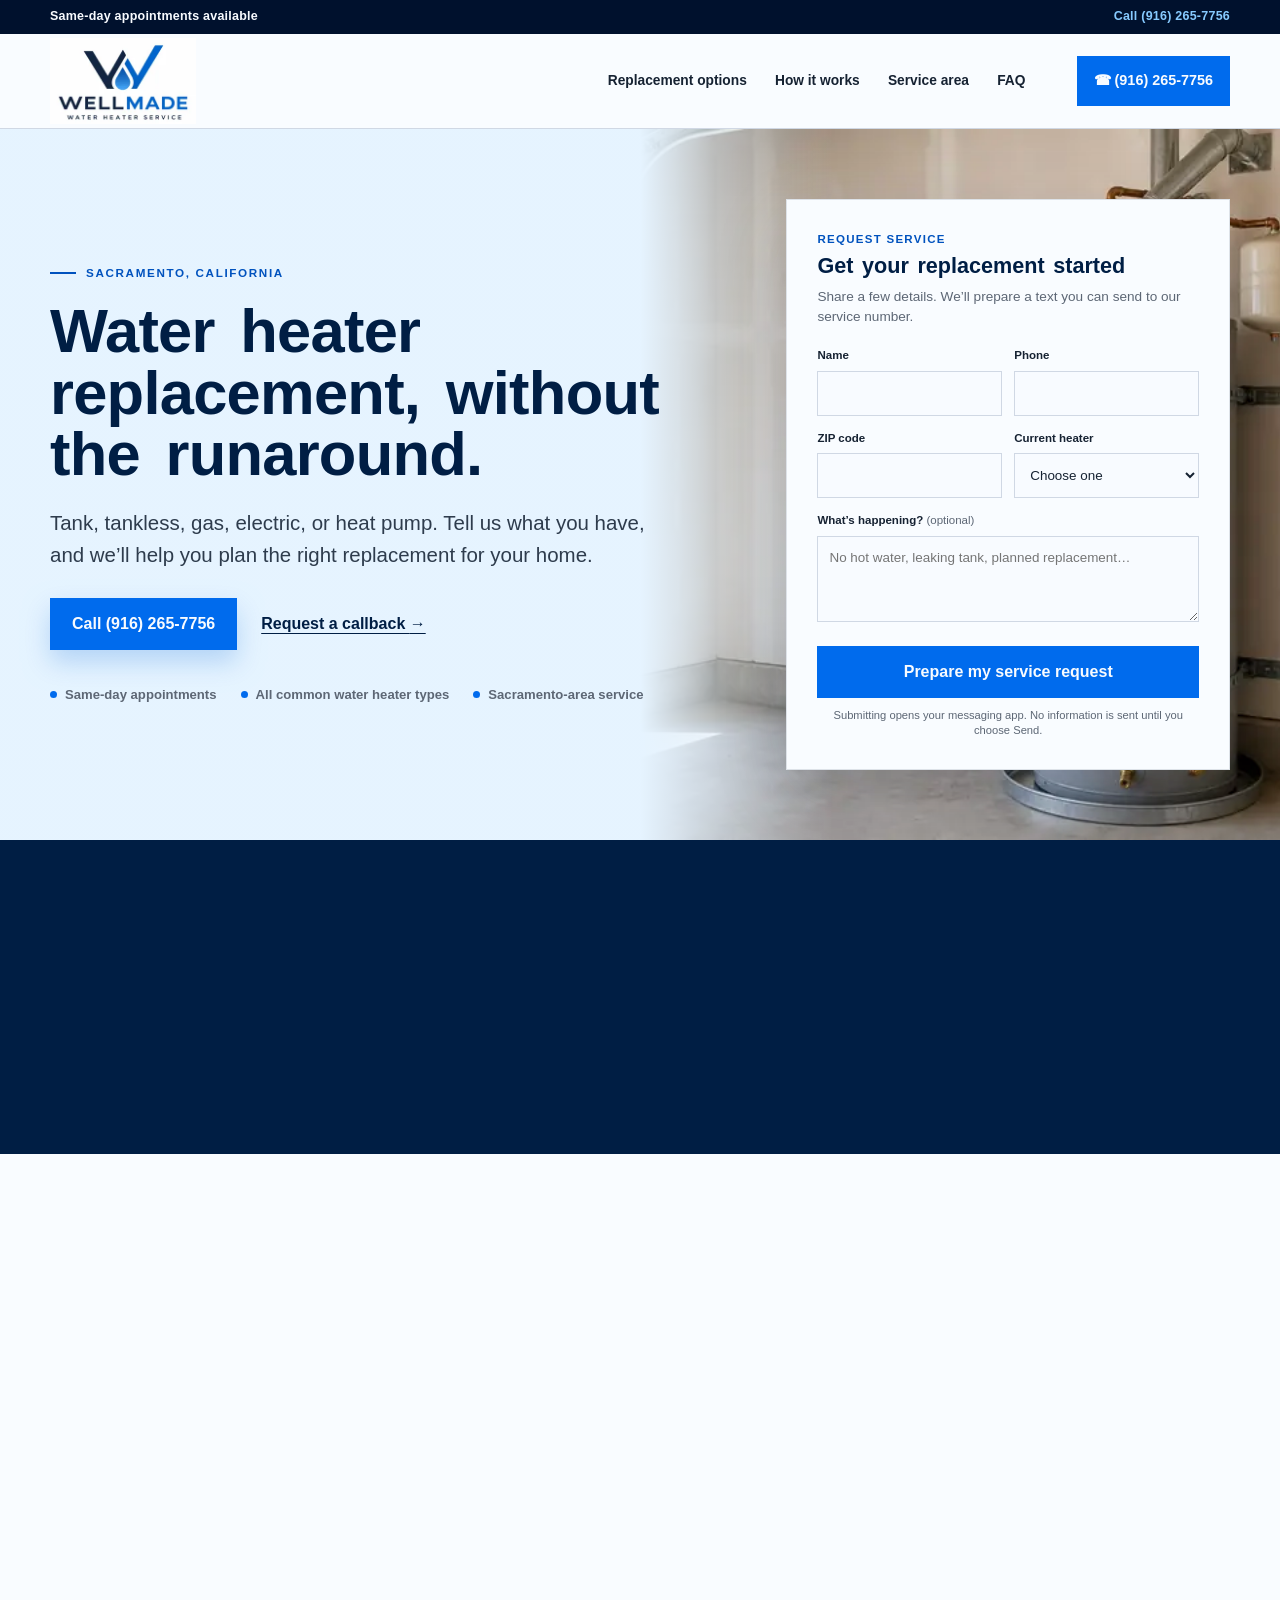
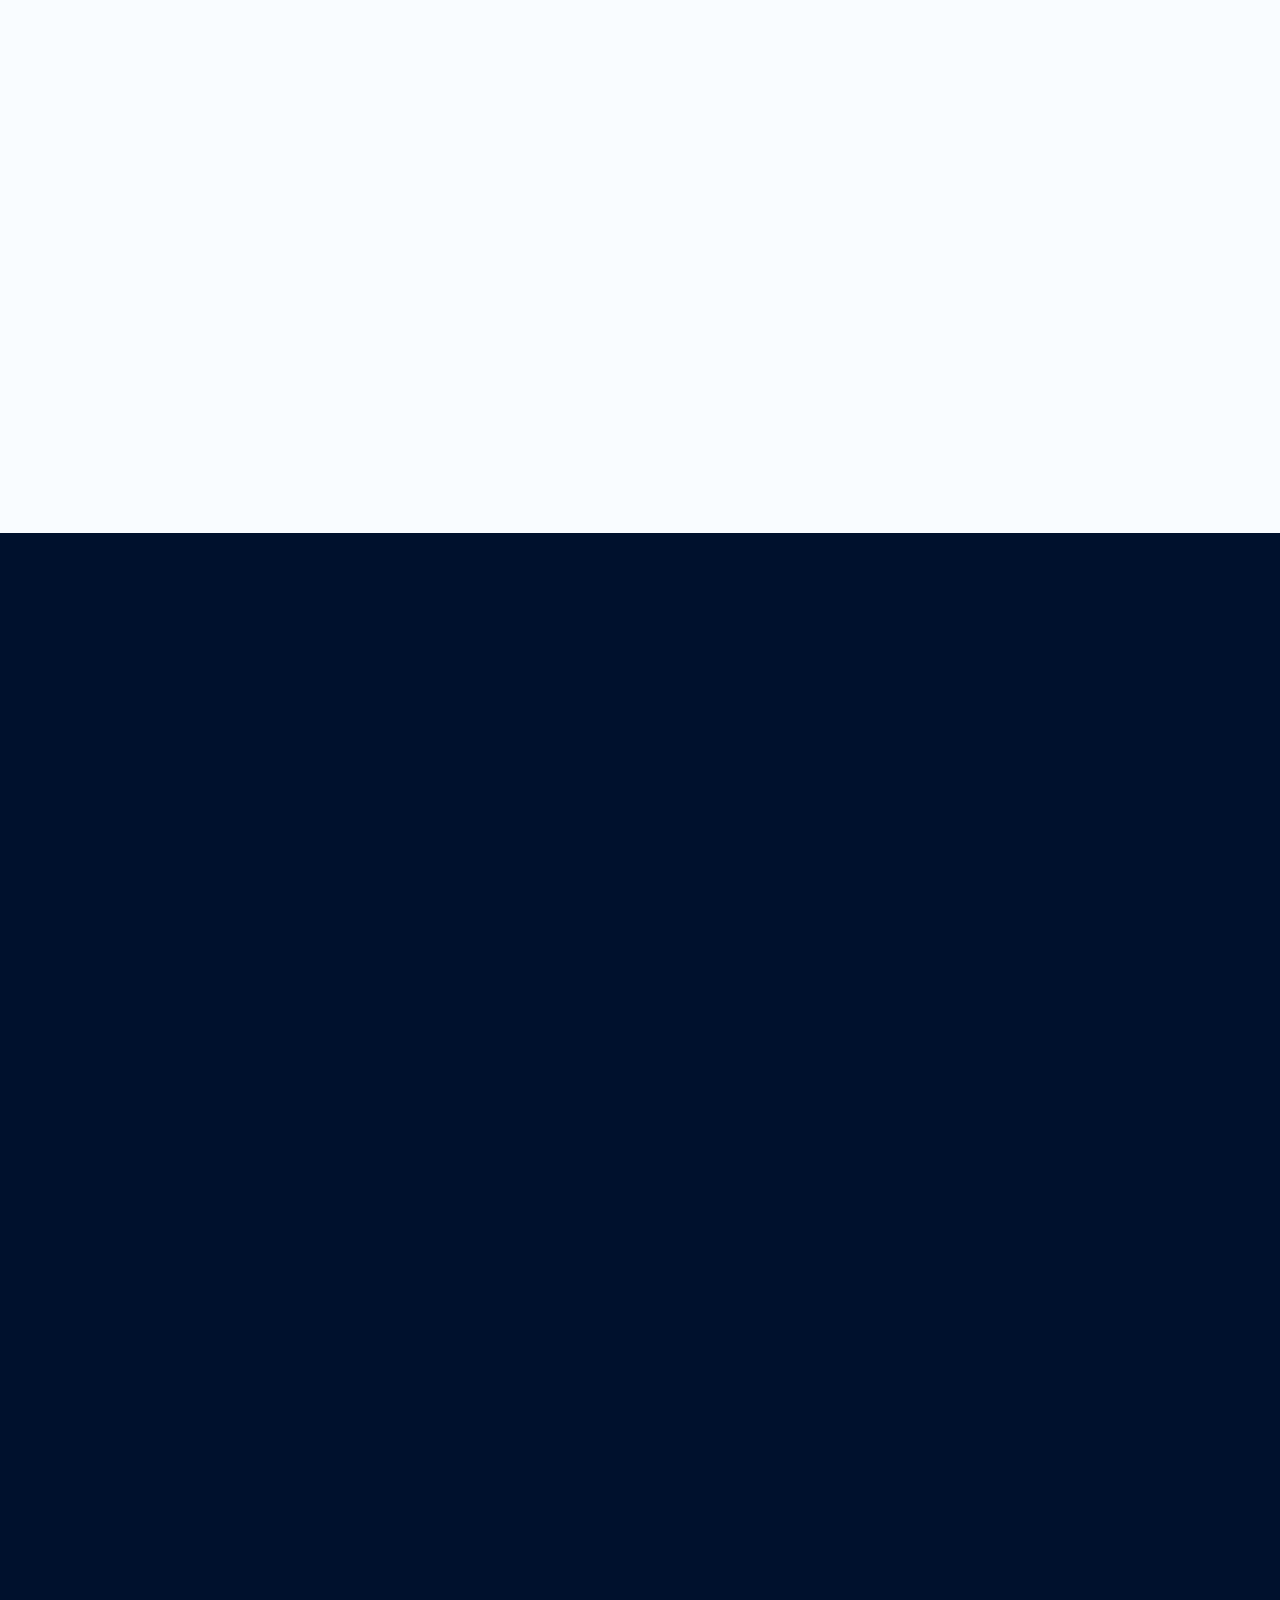
==== index.html @ f8473eed "Reduce above-fold rendering work" ====
<!doctype html>
<html lang="en">
<head>
  <meta charset="utf-8">
  <meta name="viewport" content="width=device-width, initial-scale=1">
  <title>Water Heater Replacement Sacramento, CA | Same-Day Service</title>
  <meta name="description" content="Need a new water heater in Sacramento? Wellmade replaces tank, tankless, gas, electric, and heat pump water heaters. Same-day appointments available. Call (916) 265-7756.">
  <link rel="canonical" href="https://replacewaterheaters.com/">
  <meta name="robots" content="index,follow,max-image-preview:large">
  <meta property="og:type" content="website">
  <meta property="og:title" content="Water Heater Replacement in Sacramento | Wellmade">
  <meta property="og:description" content="Straightforward water heater replacement with same-day appointments available in the Sacramento area.">
  <meta property="og:url" content="https://replacewaterheaters.com/">
  <meta property="og:image" content="https://replacewaterheaters.com/assets/water-heater-hero-1536.webp">
  <meta name="theme-color" content="#075bd8">
  <link rel="icon" type="image/png" href="/assets/favicon.png">
  <link rel="preload" href="/assets/water-heater-hero-800.webp" as="image" type="image/webp" media="(max-width: 760px)" fetchpriority="high">
  <link rel="preload" href="/assets/water-heater-hero-1536.webp" as="image" type="image/webp" media="(min-width: 761px)" fetchpriority="high">
  <link rel="stylesheet" href="/styles.css">
  <script type="application/ld+json">
  {
    "@context": "https://schema.org",
    "@type": "HomeAndConstructionBusiness",
    "name": "Wellmade Water Heater Service",
    "url": "https://replacewaterheaters.com/",
    "logo": "https://replacewaterheaters.com/assets/wellmade-water-heater-logo.png",
    "image": "https://replacewaterheaters.com/assets/water-heater-hero.png",
    "telephone": "+1-916-265-7756",
    "areaServed": [
      {"@type":"City","name":"Sacramento"},
      {"@type":"City","name":"Roseville"},
      {"@type":"City","name":"Folsom"},
      {"@type":"City","name":"Rancho Cordova"}
    ],
    "knowsAbout": ["Water heater replacement", "Water heater installation", "Tankless water heaters", "Gas water heaters", "Electric water heaters", "Heat pump water heaters"],
    "contactPoint": {
      "@type": "ContactPoint",
      "telephone": "+1-916-265-7756",
      "contactType": "customer service",
      "areaServed": "US-CA",
      "availableLanguage": "English"
    }
  }
  </script>
  <script type="application/ld+json">
  {
    "@context": "https://schema.org",
    "@type": "FAQPage",
    "mainEntity": [
      {
        "@type": "Question",
        "name": "Can you replace a water heater the same day in Sacramento?",
        "acceptedAnswer": {"@type":"Answer","text":"Same-day appointments are available based on scheduling and equipment availability. Call early or send a request with your current water heater type and ZIP code."}
      },
      {
        "@type": "Question",
        "name": "What types of water heaters do you replace?",
        "acceptedAnswer": {"@type":"Answer","text":"Wellmade replaces traditional tank, tankless, gas, electric, and heat pump water heaters for Sacramento-area homes."}
      },
      {
        "@type": "Question",
        "name": "What affects water heater replacement cost?",
        "acceptedAnswer": {"@type":"Answer","text":"Cost depends on the heater type and capacity, installation location, existing connections, venting or electrical requirements, removal, and any work needed for the new installation."}
      },
      {
        "@type": "Question",
        "name": "Do you remove the old water heater?",
        "acceptedAnswer": {"@type":"Answer","text":"Old-unit removal can be included with the replacement. Confirm access and removal details when requesting your estimate."}
      }
    ]
  }
  </script>
</head>
<body>
  <a class="skip-link" href="#main">Skip to main content</a>

  <div class="service-bar">
    <div class="shell service-bar__inner">
      <span>Same-day appointments available</span>
      <a href="tel:+19162657756">Call (916) 265-7756</a>
    </div>
  </div>

  <header class="site-header">
    <div class="shell header-inner">
      <a class="brand" href="/" aria-label="Wellmade Water Heater Service home">
        <img src="/assets/wellmade-water-heater-logo-300.webp" alt="Wellmade Water Heater Service" width="300" height="300">
      </a>
      <nav class="desktop-nav" aria-label="Primary navigation">
        <a href="#options">Replacement options</a>
        <a href="#process">How it works</a>
        <a href="#service-area">Service area</a>
        <a href="#faq">FAQ</a>
      </nav>
      <a class="header-call" href="tel:+19162657756" aria-label="Call (916) 265-7756">
        <span aria-hidden="true">☎</span> (916) 265-7756
      </a>
    </div>
  </header>

  <main id="main">
    <section class="hero" aria-labelledby="hero-title">
      <picture class="hero__image">
        <source media="(max-width: 760px)" srcset="/assets/water-heater-hero-800.webp" type="image/webp">
        <img src="/assets/water-heater-hero-1536.webp" alt="New residential water heater installed in a clean garage" width="1536" height="1024" fetchpriority="high">
      </picture>
      <div class="shell hero__grid">
        <div class="hero__copy">
          <p class="eyebrow"><span></span>Sacramento, California</p>
          <h1 id="hero-title">Water heater replacement, without the runaround.</h1>
          <p class="hero__lead">Tank, tankless, gas, electric, or heat pump. Tell us what you have, and we’ll help you plan the right replacement for your home.</p>
          <div class="hero__actions">
            <a class="button button--primary" href="tel:+19162657756">Call (916) 265-7756</a>
            <a class="text-link" href="#request">Request a callback <span aria-hidden="true">→</span></a>
          </div>
          <ul class="hero__facts" aria-label="Service highlights">
            <li>Same-day appointments</li>
            <li>All common water heater types</li>
            <li>Sacramento-area service</li>
          </ul>
        </div>

        <form class="request-form" id="request" novalidate>
          <div class="form-heading">
            <p class="form-kicker">Request service</p>
            <h2>Get your replacement started</h2>
            <p>Share a few details. We’ll prepare a text you can send to our service number.</p>
          </div>
          <div class="field-row">
            <div class="field">
              <label for="name">Name</label>
              <input id="name" name="name" autocomplete="name" required>
            </div>
            <div class="field">
              <label for="phone">Phone</label>
              <input id="phone" name="phone" type="tel" inputmode="tel" autocomplete="tel" required>
            </div>
          </div>
          <div class="field-row">
            <div class="field">
              <label for="zip">ZIP code</label>
              <input id="zip" name="zip" inputmode="numeric" autocomplete="postal-code" pattern="[0-9]{5}" required>
            </div>
            <div class="field">
              <label for="heater">Current heater</label>
              <select id="heater" name="heater" required>
                <option value="">Choose one</option>
                <option>Gas tank</option>
                <option>Electric tank</option>
                <option>Tankless</option>
                <option>Heat pump</option>
                <option>Not sure</option>
              </select>
            </div>
          </div>
          <div class="field">
            <label for="message">What’s happening? <span>(optional)</span></label>
            <textarea id="message" name="message" rows="3" placeholder="No hot water, leaking tank, planned replacement…"></textarea>
          </div>
          <p class="form-error" id="form-error" role="alert" hidden>Please complete the required fields and enter a 5-digit ZIP code.</p>
          <button class="button button--submit" type="submit">Prepare my service request</button>
          <p class="form-note">Submitting opens your messaging app. No information is sent until you choose Send.</p>
        </form>
      </div>
    </section>

    <section class="intent-strip" aria-label="Water heater replacement services">
      <div class="shell intent-strip__grid">
        <p>One focused service</p>
        <strong>Remove the old unit</strong>
        <strong>Install the replacement</strong>
        <strong>Test the new system</strong>
      </div>
    </section>

    <section class="section options" id="options">
      <div class="shell">
        <div class="section-heading section-heading--split">
          <div>
            <p class="eyebrow"><span></span>Replacement options</p>
            <h2>The right water heater for the way your home uses hot water.</h2>
          </div>
          <p>Replacement is not always a like-for-like decision. Household size, available utilities, installation space, and how quickly you need hot water all shape the right choice.</p>
        </div>

        <div class="option-list">
          <article class="option-row">
            <span class="option-number">01</span>
            <div><h3>Gas tank</h3><p>A familiar option for many Sacramento homes, with quick recovery and straightforward capacity choices.</p></div>
            <span class="option-tag">Traditional</span>
          </article>
          <article class="option-row">
            <span class="option-number">02</span>
            <div><h3>Electric tank</h3><p>A practical replacement where electric service and installation space already support the unit.</p></div>
            <span class="option-tag">Simple setup</span>
          </article>
          <article class="option-row">
            <span class="option-number">03</span>
            <div><h3>Tankless</h3><p>Hot water on demand with a compact footprint. The existing gas, venting, electrical, and water connections determine installation scope.</p></div>
            <span class="option-tag">On demand</span>
          </article>
          <article class="option-row">
            <span class="option-number">04</span>
            <div><h3>Heat pump</h3><p>An efficient electric option that needs the right room volume, clearances, condensate routing, and electrical supply.</p></div>
            <span class="option-tag">High efficiency</span>
          </article>
        </div>
      </div>
    </section>

    <section class="section process" id="process">
      <div class="shell process__grid">
        <div class="process__intro">
          <p class="eyebrow eyebrow--light"><span></span>How it works</p>
          <h2>From cold water to a clear replacement plan.</h2>
          <p>Start with the information you already have. A photo of the current unit and its surrounding connections can help make the first conversation more useful.</p>
          <a class="button button--light" href="tel:+19162657756">Talk through your replacement</a>
        </div>
        <ol class="steps">
          <li><span>1</span><div><h3>Tell us about the current unit</h3><p>Share the heater type, location, ZIP code, and whether it is leaking or no longer producing hot water.</p></div></li>
          <li><span>2</span><div><h3>Review the replacement scope</h3><p>We look at access, connections, venting or electrical needs, removal, and the type of replacement you want.</p></div></li>
          <li><span>3</span><div><h3>Replace and test</h3><p>The old unit is disconnected and removed, the replacement is installed, and the system is checked before use.</p></div></li>
        </ol>
      </div>
    </section>

    <section class="section cost" id="cost">
      <div class="shell cost__grid">
        <div>
          <p class="eyebrow"><span></span>Replacement cost</p>
          <h2>What changes the price of a water heater replacement?</h2>
        </div>
        <div class="cost__content">
          <p>The equipment is only one part of the job. Two homes using the same water heater can have different installation requirements.</p>
          <ul class="check-list">
            <li>Tank, tankless, gas, electric, or heat pump</li>
            <li>Capacity and household hot-water demand</li>
            <li>Garage, closet, attic, exterior, or utility-room access</li>
            <li>Existing water, gas, venting, drain, and electrical connections</li>
            <li>Old-unit removal and site preparation</li>
          </ul>
          <p class="cost__callout">For a useful first conversation, have a photo of the current unit, its data label, and the full installation area ready.</p>
        </div>
      </div>
    </section>

    <section class="section service-area" id="service-area">
      <div class="shell service-area__grid">
        <div class="service-area__copy">
          <p class="eyebrow eyebrow--light"><span></span>Service area</p>
          <h2>Water heater replacement across the Sacramento area.</h2>
          <p>Call to confirm current scheduling for your ZIP code. We serve Sacramento and surrounding communities based on daily route availability.</p>
          <a class="button button--light" href="tel:+19162657756">Check availability</a>
        </div>
        <div class="city-list" aria-label="Cities served">
          <span>Sacramento</span><span>Roseville</span><span>Folsom</span><span>Rancho Cordova</span>
          <span>Citrus Heights</span><span>Rocklin</span><span>Carmichael</span><span>Fair Oaks</span>
          <span>Orangevale</span><span>Elk Grove</span><span>Lincoln</span><span>Granite Bay</span>
        </div>
      </div>
    </section>

    <section class="section faq" id="faq">
      <div class="shell faq__grid">
        <div>
          <p class="eyebrow"><span></span>Common questions</p>
          <h2>Before you schedule.</h2>
        </div>
        <div class="faq-list">
          <details>
            <summary>Can you replace a water heater the same day?</summary>
            <p>Same-day appointments are available based on scheduling and equipment availability. Call early or send your current heater type and ZIP code through the request form.</p>
          </details>
          <details>
            <summary>What types of water heaters do you replace?</summary>
            <p>We replace traditional tank, tankless, gas, electric, and heat pump water heaters for Sacramento-area homes.</p>
          </details>
          <details>
            <summary>What affects replacement cost?</summary>
            <p>Heater type and capacity, installation location, existing connections, venting or electrical requirements, removal, and required site preparation all affect the scope.</p>
          </details>
          <details>
            <summary>Do you remove the old water heater?</summary>
            <p>Old-unit removal can be included with the replacement. Confirm access and removal details when requesting your estimate.</p>
          </details>
          <details>
            <summary>What should I send with my request?</summary>
            <p>Your name, phone, ZIP code, heater type, and a short description are enough to start. Photos of the unit, data label, connections, and surrounding space are also useful.</p>
          </details>
        </div>
      </div>
    </section>

    <section class="final-cta">
      <div class="shell final-cta__inner">
        <div>
          <p class="eyebrow eyebrow--light"><span></span>Need hot water back?</p>
          <h2>Start with one call.</h2>
        </div>
        <a class="final-cta__phone" href="tel:+19162657756"><span>Call now</span>(916) 265-7756</a>
      </div>
    </section>
  </main>

  <footer class="site-footer">
    <div class="shell footer__grid">
      <div class="footer-brand">
        <img src="/assets/wellmade-water-heater-logo-300.webp" alt="Wellmade Water Heater Service" width="300" height="300" loading="lazy" decoding="async">
        <p>Water heater replacement in Sacramento and surrounding communities.</p>
      </div>
      <div><h2>Services</h2><a href="#options">Tank replacements</a><a href="#options">Tankless replacements</a><a href="#options">Heat pump replacements</a></div>
      <div><h2>Contact</h2><a href="tel:+19162657756">(916) 265-7756</a><a href="#request">Request service</a></div>
    </div>
    <div class="shell footer-bottom"><span>© <span id="year">2026</span> Wellmade Water Heater Service</span><a href="/sitemap.xml">Sitemap</a></div>
  </footer>

  <div class="mobile-cta" aria-label="Quick contact">
    <a href="tel:+19162657756">Call now</a>
    <a href="#request">Request service</a>
  </div>

  <script src="/script.js" defer></script>
</body>
</html>
---- styles.css ----
:root {
  --navy: oklch(24% 0.08 254);
  --navy-deep: oklch(18% 0.065 254);
  --blue: oklch(55% 0.22 255);
  --blue-dark: oklch(46% 0.19 255);
  --sky: oklch(96% 0.025 250);
  --ink: oklch(25% 0.035 255);
  --muted: oklch(51% 0.025 255);
  --line: oklch(88% 0.018 255);
  --paper: oklch(99% 0.006 255);
  --white: oklch(98.8% 0.006 255);
  --success: oklch(49% 0.12 155);
  --shell: min(1180px, calc(100vw - 40px));
  --shadow: 0 24px 70px oklch(18% 0.05 255 / 0.16);
}

* { box-sizing: border-box; }
html { scroll-behavior: smooth; }
body { margin: 0; font-family: Arial, Helvetica, sans-serif; color: var(--ink); background: var(--paper); line-height: 1.6; }
img { display: block; max-width: 100%; }
a { color: inherit; }
button, input, select, textarea { font: inherit; }
button, a { -webkit-tap-highlight-color: transparent; }
:focus-visible { outline: 3px solid oklch(76% 0.16 250); outline-offset: 3px; }
.shell { width: var(--shell); margin-inline: auto; }
.skip-link { position: fixed; z-index: 100; left: 16px; top: 12px; padding: 10px 14px; background: var(--paper); color: var(--navy); transform: translateY(-150%); }
.skip-link:focus { transform: translateY(0); }

.service-bar { background: var(--navy-deep); color: var(--white); font-size: 0.78rem; font-weight: 600; letter-spacing: 0.02em; }
.service-bar__inner { min-height: 34px; display: flex; justify-content: space-between; align-items: center; }
.service-bar a { color: oklch(82% 0.12 250); text-decoration: none; }
.site-header { position: relative; z-index: 20; background: var(--paper); border-bottom: 1px solid var(--line); }
.header-inner { height: 94px; display: flex; align-items: center; gap: clamp(20px, 4vw, 52px); }
.brand { position: relative; flex: 0 0 150px; width: 150px; height: 86px; overflow: hidden; color: var(--navy); text-decoration: none; }
.brand img { position: absolute; width: 146px; height: 146px; max-width: none; left: 0; top: -27px; }
.desktop-nav { display: flex; align-items: center; gap: clamp(16px, 2.2vw, 30px); margin-left: auto; }
.desktop-nav a { font-size: 0.86rem; font-weight: 600; text-decoration: none; color: var(--ink); }
.desktop-nav a:hover { color: var(--blue-dark); }
.header-call { flex: 0 0 auto; padding: 13px 17px; background: var(--blue); color: var(--white); text-decoration: none; font-weight: 700; font-size: 0.9rem; }

.hero { min-height: 680px; position: relative; overflow: hidden; background: linear-gradient(90deg, var(--sky) 0 55%, transparent 55%); }
.hero__image { position: absolute; inset: 0 0 0 50%; overflow: hidden; }
.hero__image img { width: 100%; height: 100%; object-fit: cover; object-position: center; }
.hero__image::after { content: ""; position: absolute; inset: 0; background: linear-gradient(90deg, var(--sky) 0%, transparent 30%); }
.hero__grid { min-height: 680px; position: relative; display: grid; grid-template-columns: minmax(0, 1.05fr) minmax(370px, 0.72fr); align-items: center; gap: clamp(40px, 7vw, 100px); padding-block: 70px; }
.hero__copy { max-width: 650px; }
.eyebrow { display: flex; align-items: center; gap: 10px; margin: 0 0 18px; color: var(--blue-dark); font-size: 0.73rem; font-weight: 800; letter-spacing: 0.14em; text-transform: uppercase; }
.eyebrow span { width: 26px; height: 2px; background: currentColor; }
.eyebrow--light { color: oklch(95% 0.025 250); }
h1, h2, h3, p { margin-top: 0; }
h1 { max-width: 680px; margin-bottom: 22px; color: var(--navy); font-size: clamp(2.4rem, 4.8vw, 4.3rem); line-height: 1; letter-spacing: -0.012em; word-spacing: 0.15em; font-weight: 800; text-wrap: balance; }
.hero__lead { max-width: 610px; margin-bottom: 28px; color: oklch(35% 0.035 255); font-size: clamp(1.05rem, 1.7vw, 1.28rem); line-height: 1.55; }
.hero__actions { display: flex; align-items: center; gap: 24px; flex-wrap: wrap; }
.button { min-height: 52px; display: inline-flex; align-items: center; justify-content: center; border: 0; padding: 13px 22px; font-weight: 700; text-decoration: none; cursor: pointer; transition: transform 180ms cubic-bezier(.22,1,.36,1), background 180ms ease; }
.button:hover { transform: translateY(-2px); }
.button--primary { background: var(--blue); color: var(--white); box-shadow: 0 12px 26px oklch(51% 0.2 255 / 0.22); }
.button--primary:hover, .button--submit:hover { background: var(--blue-dark); }
.text-link { color: var(--navy); font-weight: 700; text-underline-offset: 4px; }
.hero__facts { display: flex; flex-wrap: wrap; gap: 14px 24px; margin: 34px 0 0; padding: 0; list-style: none; font-size: 0.82rem; font-weight: 600; color: var(--muted); }
.hero__facts li { display: flex; gap: 8px; align-items: center; }
.hero__facts li::before { content: ""; width: 7px; height: 7px; background: var(--blue); border-radius: 50%; }

.request-form { align-self: center; padding: 30px; background: var(--paper); box-shadow: var(--shadow); border: 1px solid oklch(91% 0.01 255); }
.form-kicker { margin-bottom: 5px; color: var(--blue-dark); font-size: 0.72rem; font-weight: 800; letter-spacing: 0.11em; text-transform: uppercase; }
.form-heading h2 { margin-bottom: 8px; font-size: 1.35rem; line-height: 1.18; color: var(--navy); letter-spacing: 0; word-spacing: 0.12em; }
.form-heading > p:last-child { margin-bottom: 20px; color: var(--muted); font-size: 0.85rem; line-height: 1.45; }
.field-row { display: grid; grid-template-columns: 1fr 1fr; gap: 12px; }
.field { margin-bottom: 13px; }
.field label { display: block; margin-bottom: 6px; font-size: 0.72rem; font-weight: 700; color: var(--ink); }
.field label span { color: var(--muted); font-weight: 500; }
.field input, .field select, .field textarea { width: 100%; min-height: 45px; border: 1px solid var(--line); border-radius: 0; background: var(--white); color: var(--ink); padding: 10px 11px; font-size: 0.84rem; }
.field textarea { resize: vertical; }
.field input:focus, .field select:focus, .field textarea:focus { border-color: var(--blue); outline: 2px solid oklch(87% 0.07 250); outline-offset: 0; }
.button--submit { width: 100%; margin-top: 3px; background: var(--blue); color: var(--white); }
.form-note { margin: 10px 0 0; color: var(--muted); font-size: 0.7rem; line-height: 1.4; text-align: center; }
.form-error { margin: 0 0 10px; color: oklch(48% 0.19 25); font-size: 0.78rem; font-weight: 600; }

.intent-strip { background: var(--navy); color: var(--white); }
.intent-strip__grid { min-height: 90px; display: grid; grid-template-columns: 1.1fr repeat(3, 1fr); align-items: center; gap: 20px; }
.intent-strip p { margin: 0; color: oklch(78% 0.08 250); font-size: 0.72rem; font-weight: 800; letter-spacing: 0.12em; text-transform: uppercase; }
.intent-strip strong { padding-left: 20px; border-left: 1px solid oklch(60% 0.05 255 / 0.45); font-size: 0.87rem; }

.intent-strip, .section, .final-cta, .site-footer { content-visibility: auto; contain-intrinsic-size: auto 800px; }
.section { padding-block: clamp(80px, 10vw, 140px); }
.section-heading--split { display: grid; grid-template-columns: minmax(0, 1.15fr) minmax(300px, 0.65fr); gap: 8vw; align-items: end; margin-bottom: 58px; }
.section-heading h2, .cost h2, .faq h2 { margin-bottom: 0; color: var(--navy); font-size: clamp(2rem, 3.8vw, 3.65rem); line-height: 1.07; letter-spacing: -0.008em; word-spacing: 0.17em; text-wrap: balance; }
.section-heading--split > p { margin: 0; color: var(--muted); font-size: 1rem; }
.option-list { border-top: 1px solid var(--line); }
.option-row { display: grid; grid-template-columns: 70px minmax(0, 1fr) auto; gap: 28px; align-items: center; padding: 30px 0; border-bottom: 1px solid var(--line); }
.option-number { color: var(--blue); font-size: 0.78rem; font-weight: 800; }
.option-row h3 { margin-bottom: 4px; color: var(--navy); font-size: 1.25rem; }
.option-row p { max-width: 670px; margin: 0; color: var(--muted); font-size: 0.92rem; }
.option-tag { padding: 6px 10px; background: var(--sky); color: var(--blue-dark); font-size: 0.7rem; font-weight: 800; text-transform: uppercase; letter-spacing: 0.08em; }

.process { background: var(--navy-deep); color: var(--white); }
.process__grid { display: grid; grid-template-columns: 0.8fr 1fr; gap: 9vw; }
.process__intro h2, .service-area h2 { margin-bottom: 22px; font-size: clamp(2.1rem, 4vw, 3.8rem); line-height: 1.07; letter-spacing: -0.008em; word-spacing: 0.17em; color: var(--white); }
.process__intro > p:not(.eyebrow), .service-area__copy > p:not(.eyebrow) { color: oklch(95% 0.015 255); max-width: 520px; }
.button--light { margin-top: 14px; background: var(--white); color: var(--navy); }
.steps { margin: 0; padding: 0; list-style: none; }
.steps li { display: grid; grid-template-columns: 54px 1fr; gap: 20px; padding: 28px 0; border-top: 1px solid oklch(55% 0.05 255 / 0.38); }
.steps li:last-child { border-bottom: 1px solid oklch(55% 0.05 255 / 0.38); }
.steps li > span { width: 38px; height: 38px; display: grid; place-items: center; background: var(--blue); font-size: 0.8rem; font-weight: 800; }
.steps h3 { margin-bottom: 6px; font-size: 1.08rem; }
.steps p { margin: 0; color: oklch(75% 0.025 255); font-size: 0.9rem; }

.cost { background: var(--sky); }
.cost__grid { display: grid; grid-template-columns: 0.9fr 1fr; gap: 9vw; }
.cost__content > p { color: var(--muted); font-size: 1rem; }
.check-list { margin: 30px 0; padding: 0; list-style: none; border-top: 1px solid var(--line); }
.check-list li { position: relative; padding: 15px 0 15px 28px; border-bottom: 1px solid var(--line); font-weight: 600; font-size: 0.9rem; }
.check-list li::before { content: "✓"; position: absolute; left: 0; color: var(--blue); font-weight: 800; }
.cost__callout { padding: 22px; background: var(--paper); color: var(--ink) !important; font-weight: 600; border: 1px solid var(--line); }

.service-area { background: var(--blue-dark); color: var(--white); }
.service-area__grid { display: grid; grid-template-columns: 0.8fr 1fr; gap: 8vw; align-items: center; }
.city-list { display: grid; grid-template-columns: repeat(3, 1fr); border-top: 1px solid oklch(80% 0.08 250 / 0.45); border-left: 1px solid oklch(80% 0.08 250 / 0.45); }
.city-list span { padding: 18px 14px; border-right: 1px solid oklch(80% 0.08 250 / 0.45); border-bottom: 1px solid oklch(80% 0.08 250 / 0.45); font-size: 0.82rem; font-weight: 700; }

.faq__grid { display: grid; grid-template-columns: 0.65fr 1fr; gap: 9vw; }
.faq-list { border-top: 1px solid var(--line); }
.faq details { border-bottom: 1px solid var(--line); }
.faq summary { position: relative; padding: 22px 44px 22px 0; cursor: pointer; list-style: none; color: var(--navy); font-weight: 700; }
.faq summary::-webkit-details-marker { display: none; }
.faq summary::after { content: "+"; position: absolute; right: 4px; top: 17px; color: var(--blue); font-size: 1.5rem; font-weight: 400; }
.faq details[open] summary::after { content: "−"; }
.faq details p { max-width: 650px; padding: 0 42px 22px 0; margin: 0; color: var(--muted); font-size: 0.9rem; }

.final-cta { padding-block: 65px; background: var(--navy); color: var(--white); }
.final-cta__inner { display: flex; align-items: end; justify-content: space-between; gap: 30px; }
.final-cta h2 { margin: 0; font-size: clamp(2.15rem, 4.3vw, 4.3rem); line-height: 1.04; letter-spacing: -0.008em; word-spacing: 0.17em; }
.final-cta__phone { text-decoration: none; color: var(--white); font-size: clamp(1.5rem, 3vw, 2.7rem); font-weight: 800; letter-spacing: -0.03em; text-align: right; }
.final-cta__phone span { display: block; margin-bottom: 2px; color: oklch(78% 0.1 250); font-size: 0.7rem; letter-spacing: 0.12em; text-transform: uppercase; }

.site-footer { padding: 58px 0 26px; background: var(--paper); }
.footer__grid { display: grid; grid-template-columns: 1.7fr 1fr 1fr; gap: 50px; }
.footer-brand img { width: 150px; height: 92px; object-fit: contain; object-position: left center; }
.footer-brand p { max-width: 330px; color: var(--muted); font-size: 0.85rem; }
.footer__grid h2 { margin-bottom: 14px; color: var(--navy); font-size: 0.78rem; letter-spacing: 0.1em; text-transform: uppercase; }
.footer__grid > div:not(.footer-brand) { display: flex; flex-direction: column; align-items: flex-start; }
.footer__grid a { margin-bottom: 8px; color: var(--muted); font-size: 0.83rem; text-underline-offset: 4px; }
.footer-bottom { display: flex; justify-content: space-between; gap: 20px; padding-top: 25px; margin-top: 36px; border-top: 1px solid var(--line); color: var(--muted); font-size: 0.72rem; }
.mobile-cta { display: none; }

@media (max-width: 980px) {
  .desktop-nav { display: none; }
  .header-call { margin-left: auto; }
  .hero { background: var(--sky); }
  .hero__image { inset: 0 0 0 58%; opacity: 0.55; }
  .hero__grid { grid-template-columns: minmax(0, 1fr) minmax(340px, 0.72fr); gap: 30px; }
  h1 { font-size: clamp(2.4rem, 5.2vw, 3.7rem); }
  .process__grid, .service-area__grid { gap: 5vw; }
}

@media (max-width: 760px) {
  :root { --shell: min(100% - 30px, 620px); }
  body { padding-bottom: 62px; }
  .service-bar__inner { justify-content: center; }
  .service-bar__inner span { display: none; }
  .header-inner { height: 84px; }
  .brand { flex-basis: 134px; width: 134px; height: 80px; }
  .brand img { width: 130px; height: 130px; top: -25px; }
  .header-call { padding: 10px 12px; font-size: 0; }
  .header-call span { font-size: 1.1rem; }
  .hero { min-height: auto; background: var(--sky); }
  .hero__image { position: relative; inset: auto; height: 320px; opacity: 1; }
  .hero__image img { object-position: 63% center; }
  .hero__image::after { background: linear-gradient(0deg, var(--sky), transparent 35%); }
  .hero__grid { min-height: auto; display: flex; flex-direction: column; align-items: stretch; padding: 0 0 48px; margin-top: -38px; }
  .hero__copy { position: relative; z-index: 2; }
  h1 { font-size: clamp(2.25rem, 9.5vw, 3.5rem); }
  .hero__lead { font-size: 1rem; }
  .hero__actions .button { width: 100%; }
  .text-link { width: 100%; text-align: center; }
  .hero__facts { gap: 10px; flex-direction: column; }
  .request-form { padding: 24px 18px; }
  .field-row { grid-template-columns: 1fr; gap: 0; }
  .intent-strip__grid { min-height: auto; padding-block: 22px; display: grid; grid-template-columns: 1fr; gap: 10px; }
  .intent-strip strong { padding: 8px 0; border-left: 0; border-top: 1px solid oklch(60% 0.05 255 / 0.4); }
  .section { padding-block: 76px; }
  .section-heading--split, .process__grid, .cost__grid, .service-area__grid, .faq__grid { grid-template-columns: 1fr; gap: 42px; }
  .section-heading--split { margin-bottom: 40px; }
  .section-heading h2, .cost h2, .faq h2, .process__intro h2, .service-area h2 { font-size: clamp(2rem, 9.5vw, 3.1rem); }
  .option-row { grid-template-columns: 40px 1fr; gap: 16px; align-items: start; }
  .option-tag { grid-column: 2; justify-self: start; }
  .city-list { grid-template-columns: repeat(2, 1fr); }
  .final-cta__inner { align-items: flex-start; flex-direction: column; }
  .final-cta__phone { text-align: left; }
  .footer__grid { grid-template-columns: 1fr 1fr; }
  .footer-brand { grid-column: 1 / -1; }
  .mobile-cta { position: fixed; z-index: 50; inset: auto 0 0; height: 62px; display: grid; grid-template-columns: 1fr 1fr; background: var(--paper); box-shadow: 0 -10px 30px oklch(20% 0.04 255 / 0.15); }
  .mobile-cta a { display: grid; place-items: center; text-decoration: none; font-size: 0.82rem; font-weight: 800; }
  .mobile-cta a:first-child { background: var(--blue); color: var(--white); }
  .mobile-cta a:last-child { color: var(--navy); }
}

@media (prefers-reduced-motion: reduce) {
  html { scroll-behavior: auto; }
  *, *::before, *::after { scroll-behavior: auto !important; transition-duration: 0.01ms !important; }
}
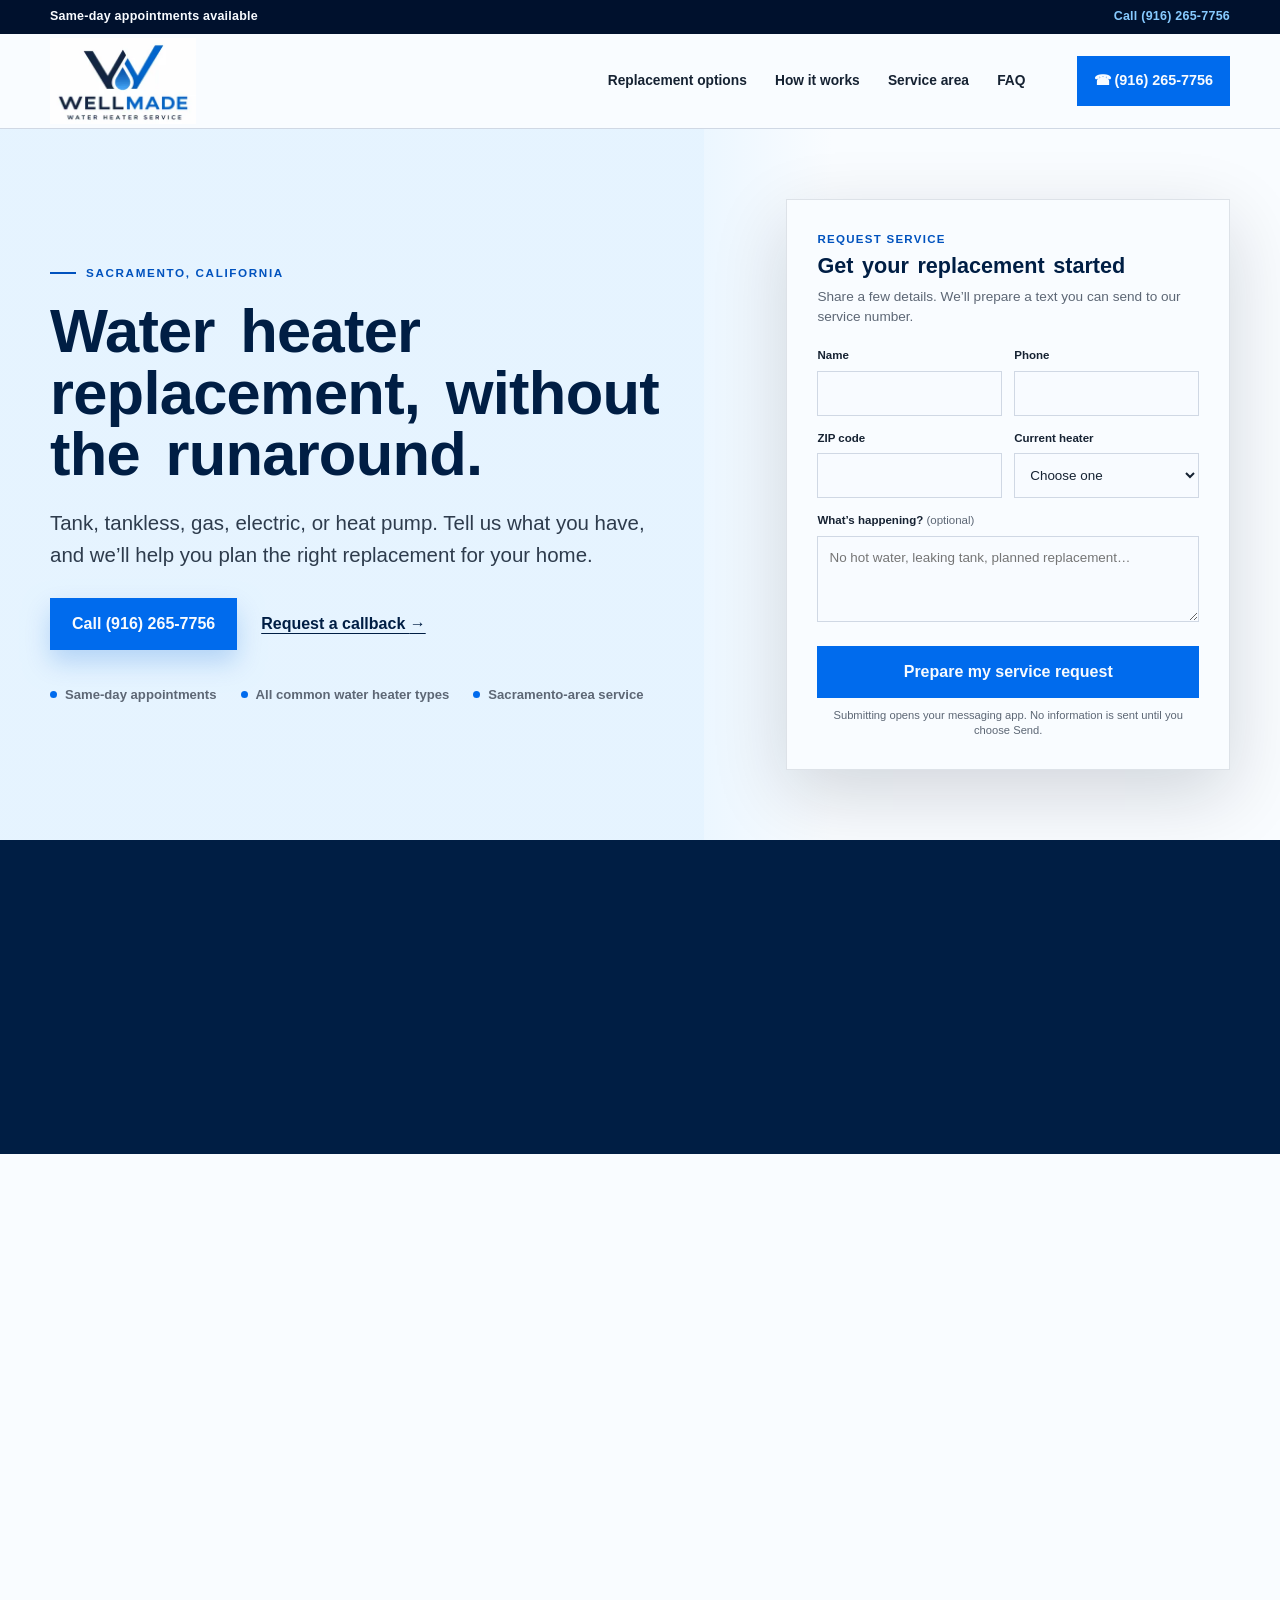
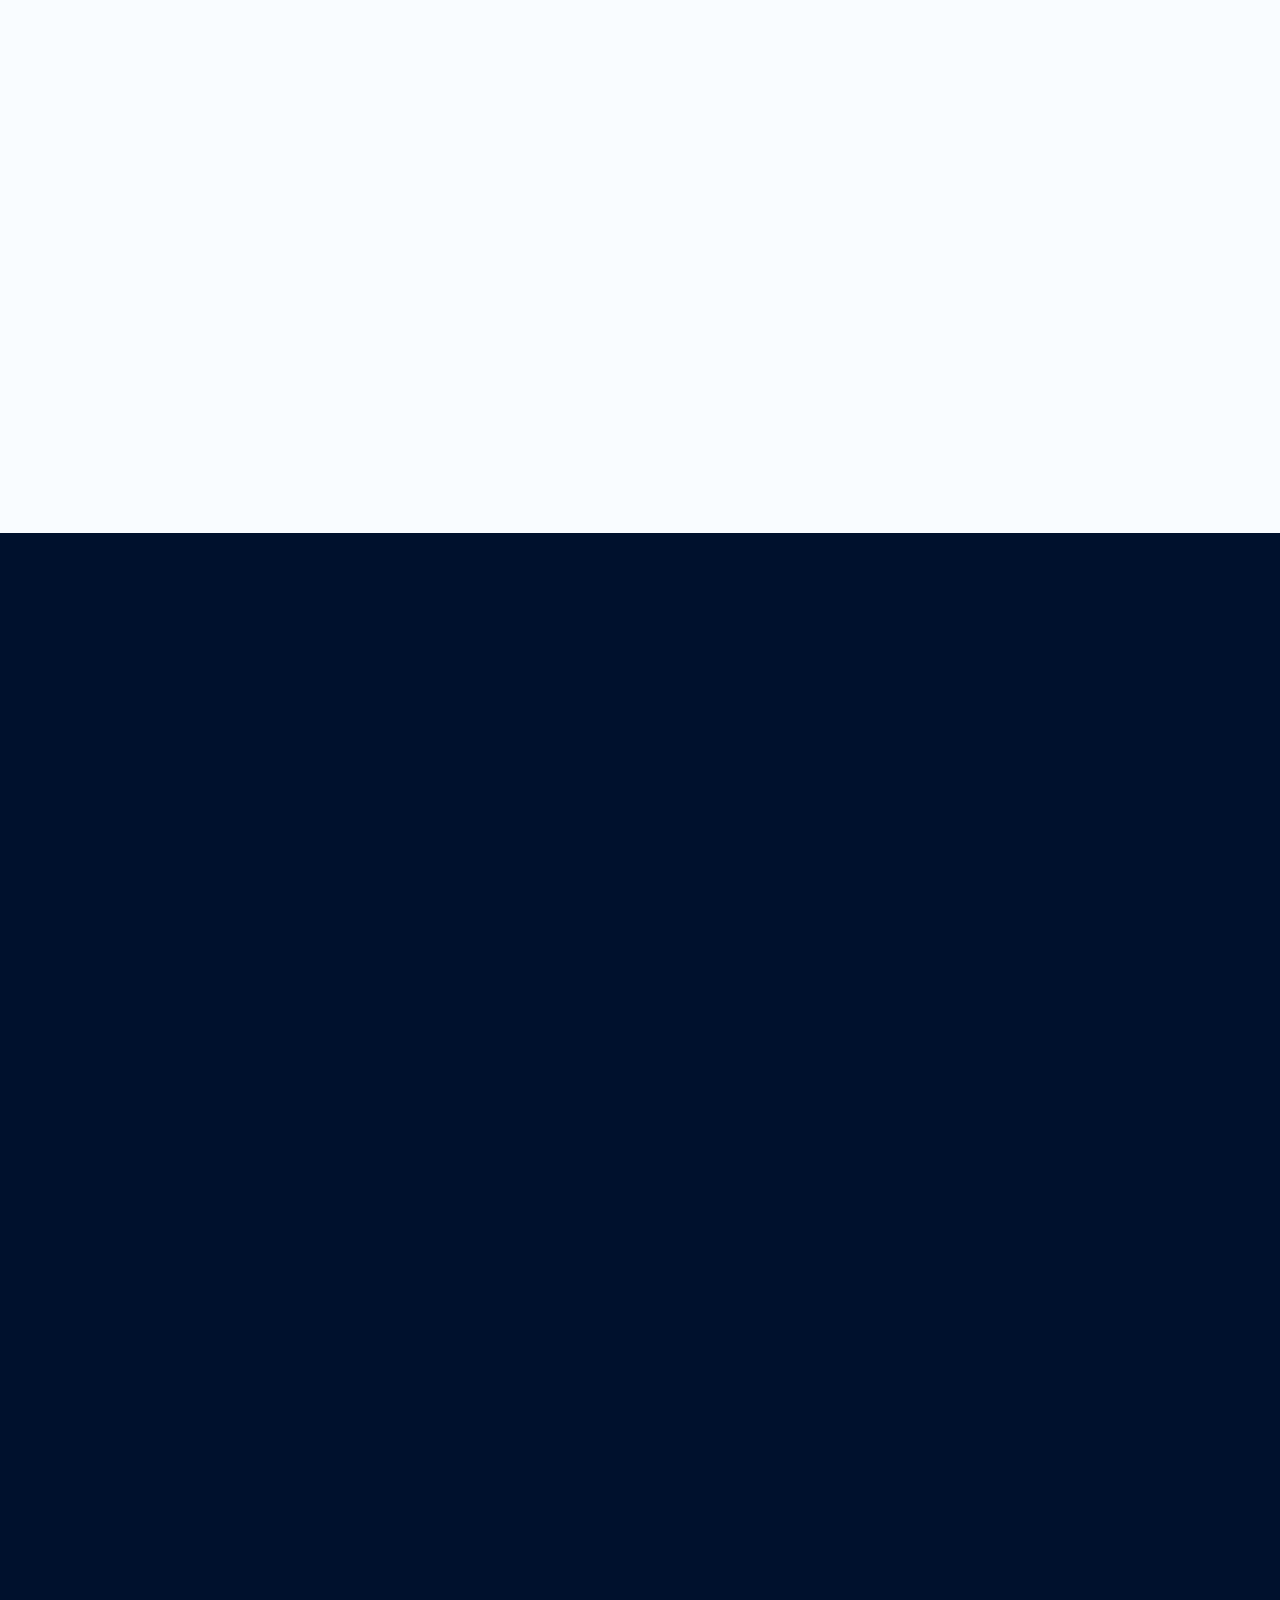
==== commit 23467d3e: "Inline critical above-fold styles" ====
--- a/index.html
+++ b/index.html
@@ -16,7 +16,16 @@
   <link rel="icon" type="image/png" href="/assets/favicon.png">
   <link rel="preload" href="/assets/water-heater-hero-800.webp" as="image" type="image/webp" media="(max-width: 760px)" fetchpriority="high">
   <link rel="preload" href="/assets/water-heater-hero-1536.webp" as="image" type="image/webp" media="(min-width: 761px)" fetchpriority="high">
-  <link rel="stylesheet" href="/styles.css">
+  <style>
+    :root{--navy:oklch(24% .08 254);--navy-deep:oklch(18% .065 254);--blue:oklch(55% .22 255);--blue-dark:oklch(46% .19 255);--sky:oklch(96% .025 250);--ink:oklch(25% .035 255);--muted:oklch(51% .025 255);--line:oklch(88% .018 255);--paper:oklch(99% .006 255);--white:oklch(98.8% .006 255);--shell:min(1180px,calc(100vw - 40px));--shadow:0 24px 70px oklch(18% .05 255/.16)}
+    *{box-sizing:border-box}html{scroll-behavior:smooth}body{margin:0;font-family:Arial,Helvetica,sans-serif;color:var(--ink);background:var(--paper);line-height:1.6}img{display:block;max-width:100%}a{color:inherit}.shell{width:var(--shell);margin-inline:auto}.skip-link{position:fixed;z-index:100;left:16px;top:12px;transform:translateY(-150%)}
+    .service-bar{background:var(--navy-deep);color:var(--white);font-size:.78rem;font-weight:600}.service-bar__inner{min-height:34px;display:flex;justify-content:space-between;align-items:center}.service-bar a{color:oklch(82% .12 250);text-decoration:none}.site-header{position:relative;z-index:20;background:var(--paper);border-bottom:1px solid var(--line)}.header-inner{height:94px;display:flex;align-items:center;gap:clamp(20px,4vw,52px)}.brand{position:relative;flex:0 0 150px;width:150px;height:86px;overflow:hidden}.brand img{position:absolute;width:146px;height:146px;max-width:none;left:0;top:-27px}.desktop-nav{display:flex;align-items:center;gap:clamp(16px,2.2vw,30px);margin-left:auto}.desktop-nav a{font-size:.86rem;font-weight:600;text-decoration:none}.header-call{flex:0 0 auto;padding:13px 17px;background:var(--blue);color:var(--white);text-decoration:none;font-weight:700;font-size:.9rem}
+    .hero{min-height:680px;position:relative;overflow:hidden;background:linear-gradient(90deg,var(--sky) 0 55%,transparent 55%)}.hero__image{position:absolute;inset:0 0 0 50%;overflow:hidden}.hero__image img{width:100%;height:100%;object-fit:cover;object-position:center}.hero__image:after{content:"";position:absolute;inset:0;background:linear-gradient(90deg,var(--sky),transparent 30%)}.hero__grid{min-height:680px;position:relative;display:grid;grid-template-columns:minmax(0,1.05fr) minmax(370px,.72fr);align-items:center;gap:clamp(40px,7vw,100px);padding-block:70px}.hero__copy{max-width:650px}.eyebrow{display:flex;align-items:center;gap:10px;margin:0 0 18px;color:var(--blue-dark);font-size:.73rem;font-weight:800;letter-spacing:.14em;text-transform:uppercase}.eyebrow span{width:26px;height:2px;background:currentColor}h1,p{margin-top:0}h1{max-width:680px;margin-bottom:22px;color:var(--navy);font-size:clamp(2.4rem,4.8vw,4.3rem);line-height:1;letter-spacing:-.012em;word-spacing:.15em;font-weight:800;text-wrap:balance}.hero__lead{max-width:610px;margin-bottom:28px;color:oklch(35% .035 255);font-size:clamp(1.05rem,1.7vw,1.28rem);line-height:1.55}.hero__actions{display:flex;align-items:center;gap:24px;flex-wrap:wrap}.button{min-height:52px;display:inline-flex;align-items:center;justify-content:center;border:0;padding:13px 22px;font-weight:700;text-decoration:none}.button--primary{background:var(--blue);color:var(--white);box-shadow:0 12px 26px oklch(51% .2 255/.22)}.text-link{color:var(--navy);font-weight:700;text-underline-offset:4px}.hero__facts{display:flex;flex-wrap:wrap;gap:14px 24px;margin:34px 0 0;padding:0;list-style:none;font-size:.82rem;font-weight:600;color:var(--muted)}
+    .request-form{align-self:center;padding:30px;background:var(--paper);box-shadow:var(--shadow);border:1px solid oklch(91% .01 255)}.request-form input,.request-form select,.request-form textarea{width:100%;min-height:45px}.field-row{display:grid;grid-template-columns:1fr 1fr;gap:12px}.field{margin-bottom:13px}.field label{display:block;margin-bottom:6px;font-size:.72rem;font-weight:700}.button--submit{width:100%;background:var(--blue);color:var(--white)}
+    .mobile-cta{display:none}@media(max-width:980px){.desktop-nav{display:none}.header-call{margin-left:auto}.hero{background:var(--sky)}.hero__image{inset:0 0 0 58%;opacity:.55}.hero__grid{grid-template-columns:minmax(0,1fr) minmax(340px,.72fr);gap:30px}}@media(max-width:760px){:root{--shell:min(100% - 30px,620px)}body{padding-bottom:62px}.service-bar__inner{justify-content:center}.service-bar__inner span{display:none}.header-inner{height:84px}.brand{flex-basis:134px;width:134px;height:80px}.brand img{width:130px;height:130px;top:-25px}.header-call{padding:10px 12px;font-size:0}.header-call span{font-size:1.1rem}.hero{min-height:auto}.hero__image{position:relative;inset:auto;height:320px;opacity:1}.hero__image img{object-position:63% center}.hero__image:after{background:linear-gradient(0deg,var(--sky),transparent 35%)}.hero__grid{min-height:auto;display:flex;flex-direction:column;align-items:stretch;padding:0 0 48px;margin-top:-38px}.hero__copy{position:relative;z-index:2}h1{font-size:clamp(2.25rem,9.5vw,3.5rem)}.hero__lead{font-size:1rem}.hero__actions .button{width:100%}.text-link{width:100%;text-align:center}.hero__facts{gap:10px;flex-direction:column}.request-form{padding:24px 18px}.field-row{grid-template-columns:1fr;gap:0}.mobile-cta{position:fixed;z-index:50;inset:auto 0 0;height:62px;display:grid;grid-template-columns:1fr 1fr;background:var(--paper)}.mobile-cta a{display:grid;place-items:center;text-decoration:none;font-size:.82rem;font-weight:800}.mobile-cta a:first-child{background:var(--blue);color:var(--white)}}
+  </style>
+  <link rel="preload" href="/styles.css" as="style" onload="this.onload=null;this.rel='stylesheet'">
+  <noscript><link rel="stylesheet" href="/styles.css"></noscript>
   <script type="application/ld+json">
   {
     "@context": "https://schema.org",
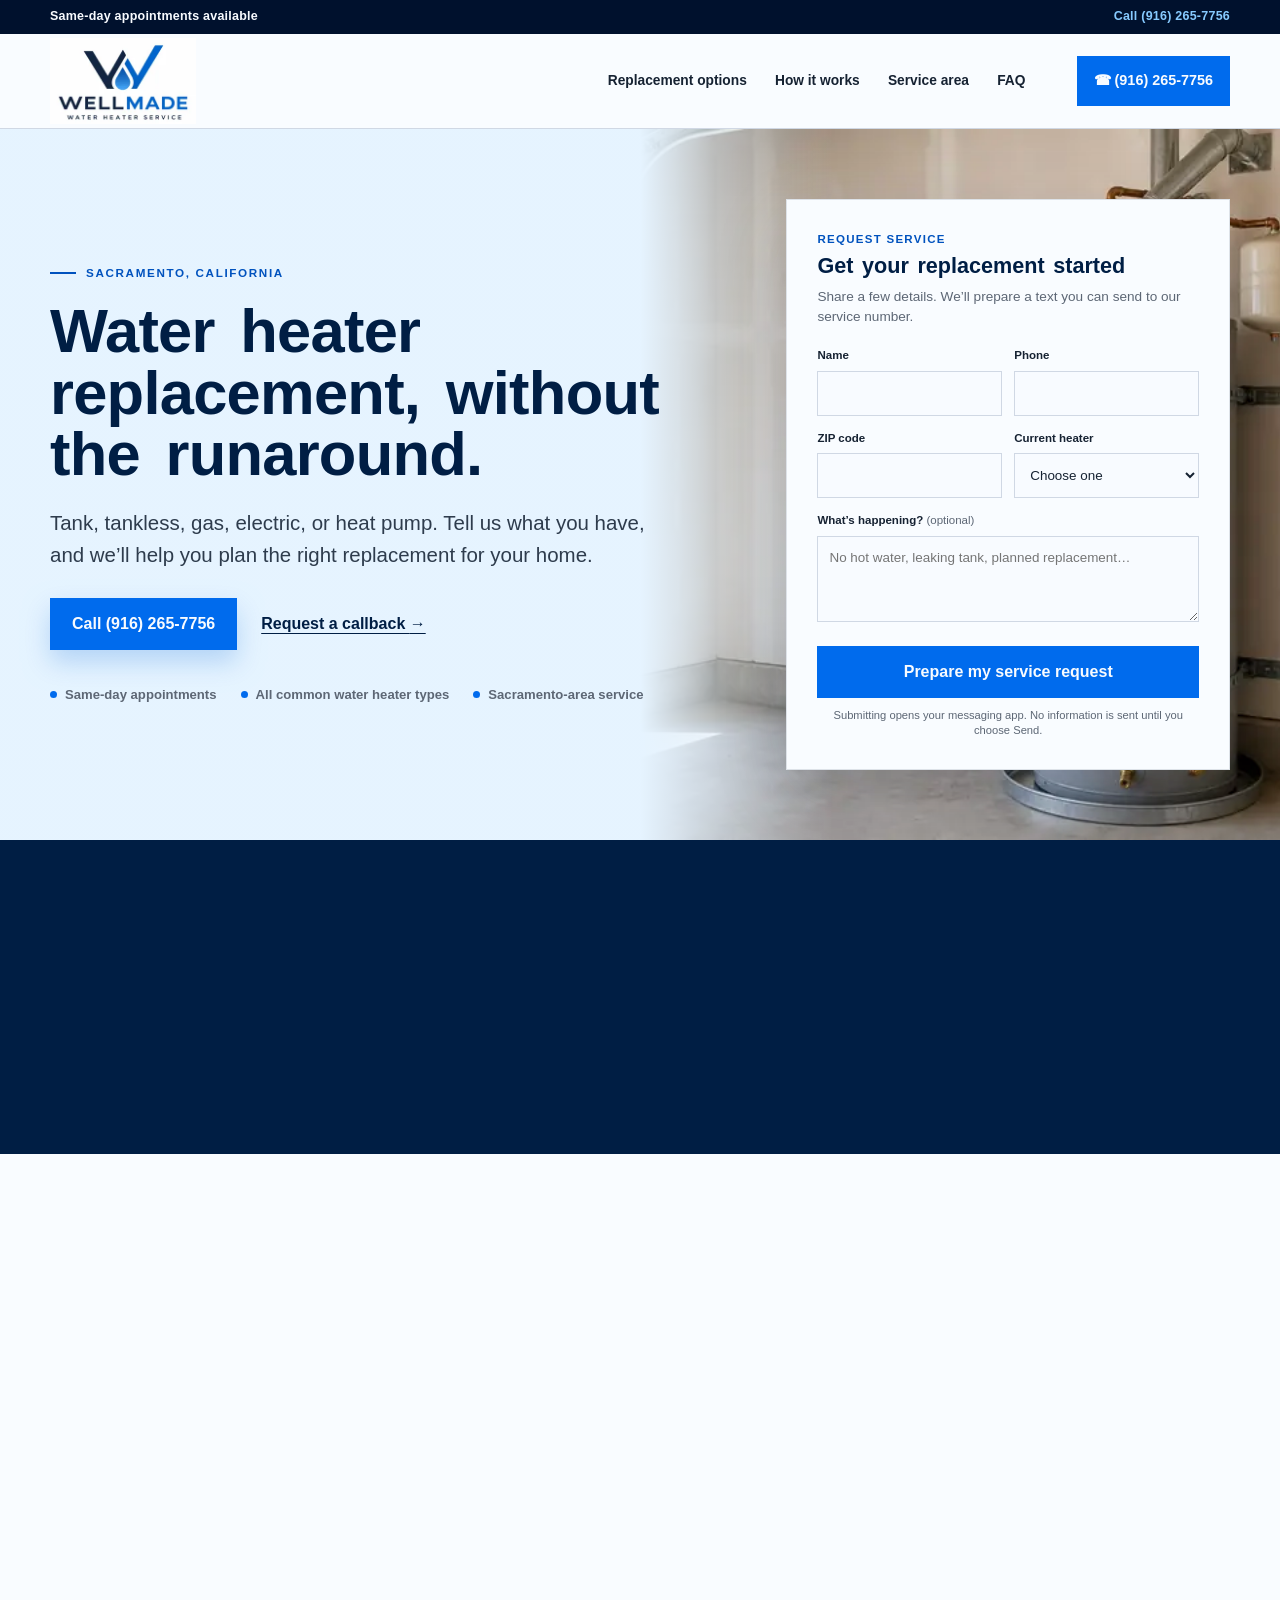
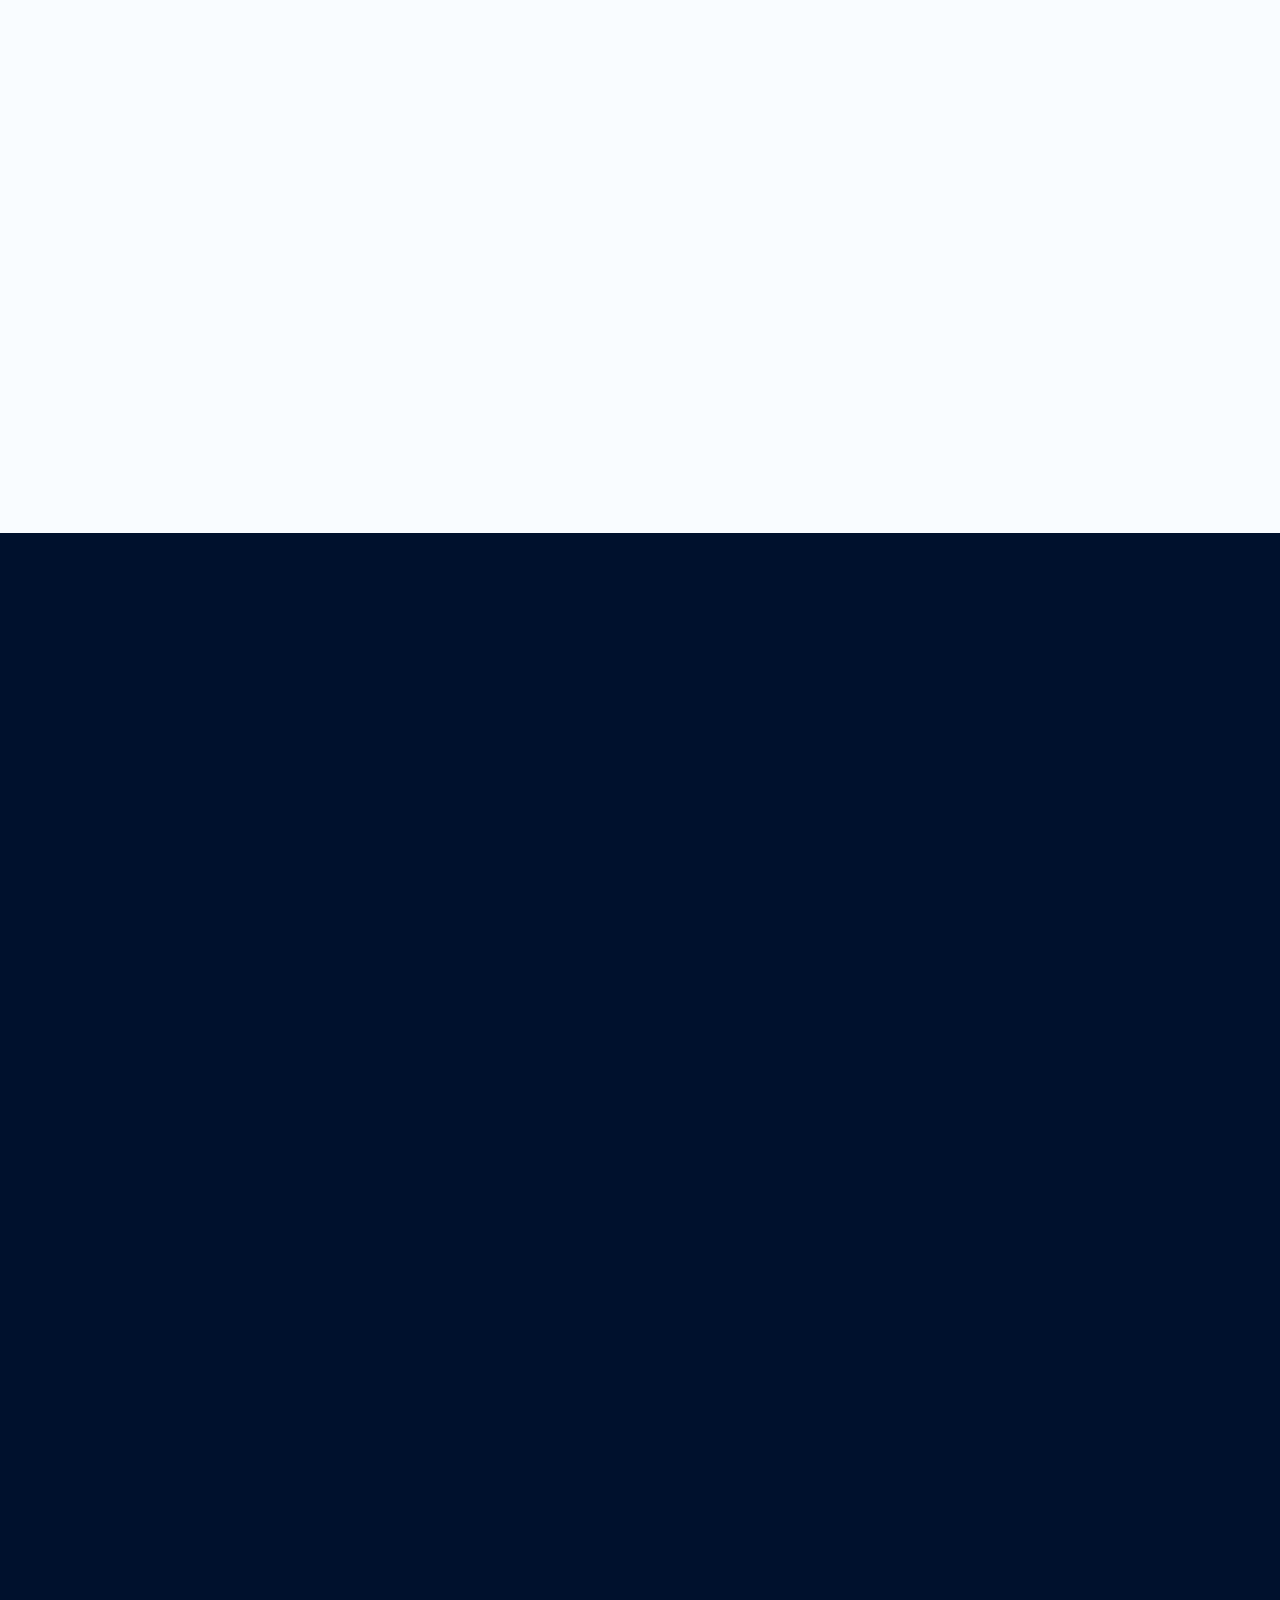
==== commit c2809e58: "Preserve CTA contrast during critical render" ====
--- a/index.html
+++ b/index.html
@@ -20,7 +20,7 @@
     :root{--navy:oklch(24% .08 254);--navy-deep:oklch(18% .065 254);--blue:oklch(55% .22 255);--blue-dark:oklch(46% .19 255);--sky:oklch(96% .025 250);--ink:oklch(25% .035 255);--muted:oklch(51% .025 255);--line:oklch(88% .018 255);--paper:oklch(99% .006 255);--white:oklch(98.8% .006 255);--shell:min(1180px,calc(100vw - 40px));--shadow:0 24px 70px oklch(18% .05 255/.16)}
     *{box-sizing:border-box}html{scroll-behavior:smooth}body{margin:0;font-family:Arial,Helvetica,sans-serif;color:var(--ink);background:var(--paper);line-height:1.6}img{display:block;max-width:100%}a{color:inherit}.shell{width:var(--shell);margin-inline:auto}.skip-link{position:fixed;z-index:100;left:16px;top:12px;transform:translateY(-150%)}
     .service-bar{background:var(--navy-deep);color:var(--white);font-size:.78rem;font-weight:600}.service-bar__inner{min-height:34px;display:flex;justify-content:space-between;align-items:center}.service-bar a{color:oklch(82% .12 250);text-decoration:none}.site-header{position:relative;z-index:20;background:var(--paper);border-bottom:1px solid var(--line)}.header-inner{height:94px;display:flex;align-items:center;gap:clamp(20px,4vw,52px)}.brand{position:relative;flex:0 0 150px;width:150px;height:86px;overflow:hidden}.brand img{position:absolute;width:146px;height:146px;max-width:none;left:0;top:-27px}.desktop-nav{display:flex;align-items:center;gap:clamp(16px,2.2vw,30px);margin-left:auto}.desktop-nav a{font-size:.86rem;font-weight:600;text-decoration:none}.header-call{flex:0 0 auto;padding:13px 17px;background:var(--blue);color:var(--white);text-decoration:none;font-weight:700;font-size:.9rem}
-    .hero{min-height:680px;position:relative;overflow:hidden;background:linear-gradient(90deg,var(--sky) 0 55%,transparent 55%)}.hero__image{position:absolute;inset:0 0 0 50%;overflow:hidden}.hero__image img{width:100%;height:100%;object-fit:cover;object-position:center}.hero__image:after{content:"";position:absolute;inset:0;background:linear-gradient(90deg,var(--sky),transparent 30%)}.hero__grid{min-height:680px;position:relative;display:grid;grid-template-columns:minmax(0,1.05fr) minmax(370px,.72fr);align-items:center;gap:clamp(40px,7vw,100px);padding-block:70px}.hero__copy{max-width:650px}.eyebrow{display:flex;align-items:center;gap:10px;margin:0 0 18px;color:var(--blue-dark);font-size:.73rem;font-weight:800;letter-spacing:.14em;text-transform:uppercase}.eyebrow span{width:26px;height:2px;background:currentColor}h1,p{margin-top:0}h1{max-width:680px;margin-bottom:22px;color:var(--navy);font-size:clamp(2.4rem,4.8vw,4.3rem);line-height:1;letter-spacing:-.012em;word-spacing:.15em;font-weight:800;text-wrap:balance}.hero__lead{max-width:610px;margin-bottom:28px;color:oklch(35% .035 255);font-size:clamp(1.05rem,1.7vw,1.28rem);line-height:1.55}.hero__actions{display:flex;align-items:center;gap:24px;flex-wrap:wrap}.button{min-height:52px;display:inline-flex;align-items:center;justify-content:center;border:0;padding:13px 22px;font-weight:700;text-decoration:none}.button--primary{background:var(--blue);color:var(--white);box-shadow:0 12px 26px oklch(51% .2 255/.22)}.text-link{color:var(--navy);font-weight:700;text-underline-offset:4px}.hero__facts{display:flex;flex-wrap:wrap;gap:14px 24px;margin:34px 0 0;padding:0;list-style:none;font-size:.82rem;font-weight:600;color:var(--muted)}
+    .hero{min-height:680px;position:relative;overflow:hidden;background:linear-gradient(90deg,var(--sky) 0 55%,transparent 55%)}.hero__image{position:absolute;inset:0 0 0 50%;overflow:hidden}.hero__image img{width:100%;height:100%;object-fit:cover;object-position:center}.hero__image:after{content:"";position:absolute;inset:0;background:linear-gradient(90deg,var(--sky),transparent 30%)}.hero__grid{min-height:680px;position:relative;display:grid;grid-template-columns:minmax(0,1.05fr) minmax(370px,.72fr);align-items:center;gap:clamp(40px,7vw,100px);padding-block:70px}.hero__copy{max-width:650px}.eyebrow{display:flex;align-items:center;gap:10px;margin:0 0 18px;color:var(--blue-dark);font-size:.73rem;font-weight:800;letter-spacing:.14em;text-transform:uppercase}.eyebrow span{width:26px;height:2px;background:currentColor}h1,p{margin-top:0}h1{max-width:680px;margin-bottom:22px;color:var(--navy);font-size:clamp(2.4rem,4.8vw,4.3rem);line-height:1;letter-spacing:-.012em;word-spacing:.15em;font-weight:800;text-wrap:balance}.hero__lead{max-width:610px;margin-bottom:28px;color:oklch(35% .035 255);font-size:clamp(1.05rem,1.7vw,1.28rem);line-height:1.55}.hero__actions{display:flex;align-items:center;gap:24px;flex-wrap:wrap}.button{min-height:52px;display:inline-flex;align-items:center;justify-content:center;border:0;padding:13px 22px;font-weight:700;text-decoration:none}.button--primary{background:var(--blue);color:var(--white);box-shadow:0 12px 26px oklch(51% .2 255/.22)}.button--light{background:var(--white);color:var(--navy)}.text-link{color:var(--navy);font-weight:700;text-underline-offset:4px}.hero__facts{display:flex;flex-wrap:wrap;gap:14px 24px;margin:34px 0 0;padding:0;list-style:none;font-size:.82rem;font-weight:600;color:var(--muted)}
     .request-form{align-self:center;padding:30px;background:var(--paper);box-shadow:var(--shadow);border:1px solid oklch(91% .01 255)}.request-form input,.request-form select,.request-form textarea{width:100%;min-height:45px}.field-row{display:grid;grid-template-columns:1fr 1fr;gap:12px}.field{margin-bottom:13px}.field label{display:block;margin-bottom:6px;font-size:.72rem;font-weight:700}.button--submit{width:100%;background:var(--blue);color:var(--white)}
     .mobile-cta{display:none}@media(max-width:980px){.desktop-nav{display:none}.header-call{margin-left:auto}.hero{background:var(--sky)}.hero__image{inset:0 0 0 58%;opacity:.55}.hero__grid{grid-template-columns:minmax(0,1fr) minmax(340px,.72fr);gap:30px}}@media(max-width:760px){:root{--shell:min(100% - 30px,620px)}body{padding-bottom:62px}.service-bar__inner{justify-content:center}.service-bar__inner span{display:none}.header-inner{height:84px}.brand{flex-basis:134px;width:134px;height:80px}.brand img{width:130px;height:130px;top:-25px}.header-call{padding:10px 12px;font-size:0}.header-call span{font-size:1.1rem}.hero{min-height:auto}.hero__image{position:relative;inset:auto;height:320px;opacity:1}.hero__image img{object-position:63% center}.hero__image:after{background:linear-gradient(0deg,var(--sky),transparent 35%)}.hero__grid{min-height:auto;display:flex;flex-direction:column;align-items:stretch;padding:0 0 48px;margin-top:-38px}.hero__copy{position:relative;z-index:2}h1{font-size:clamp(2.25rem,9.5vw,3.5rem)}.hero__lead{font-size:1rem}.hero__actions .button{width:100%}.text-link{width:100%;text-align:center}.hero__facts{gap:10px;flex-direction:column}.request-form{padding:24px 18px}.field-row{grid-template-columns:1fr;gap:0}.mobile-cta{position:fixed;z-index:50;inset:auto 0 0;height:62px;display:grid;grid-template-columns:1fr 1fr;background:var(--paper)}.mobile-cta a{display:grid;place-items:center;text-decoration:none;font-size:.82rem;font-weight:800}.mobile-cta a:first-child{background:var(--blue);color:var(--white)}}
   </style>
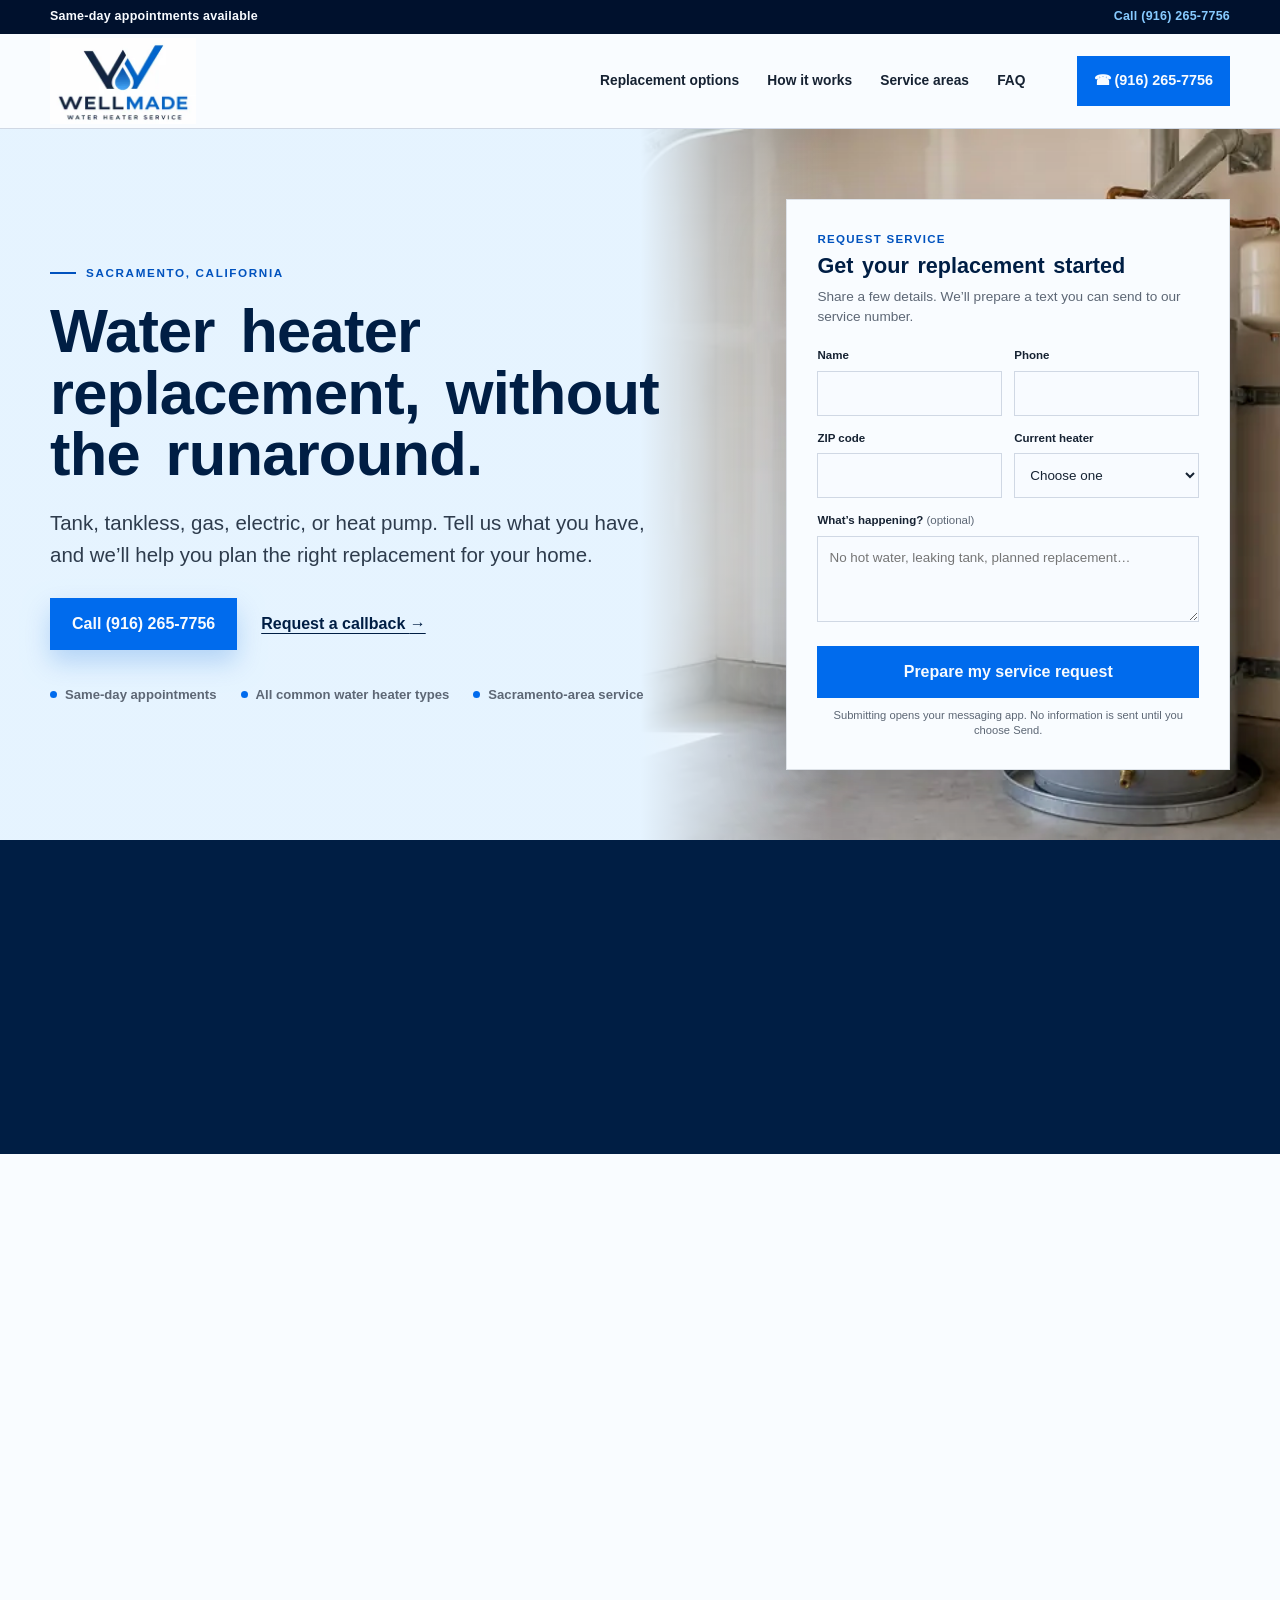
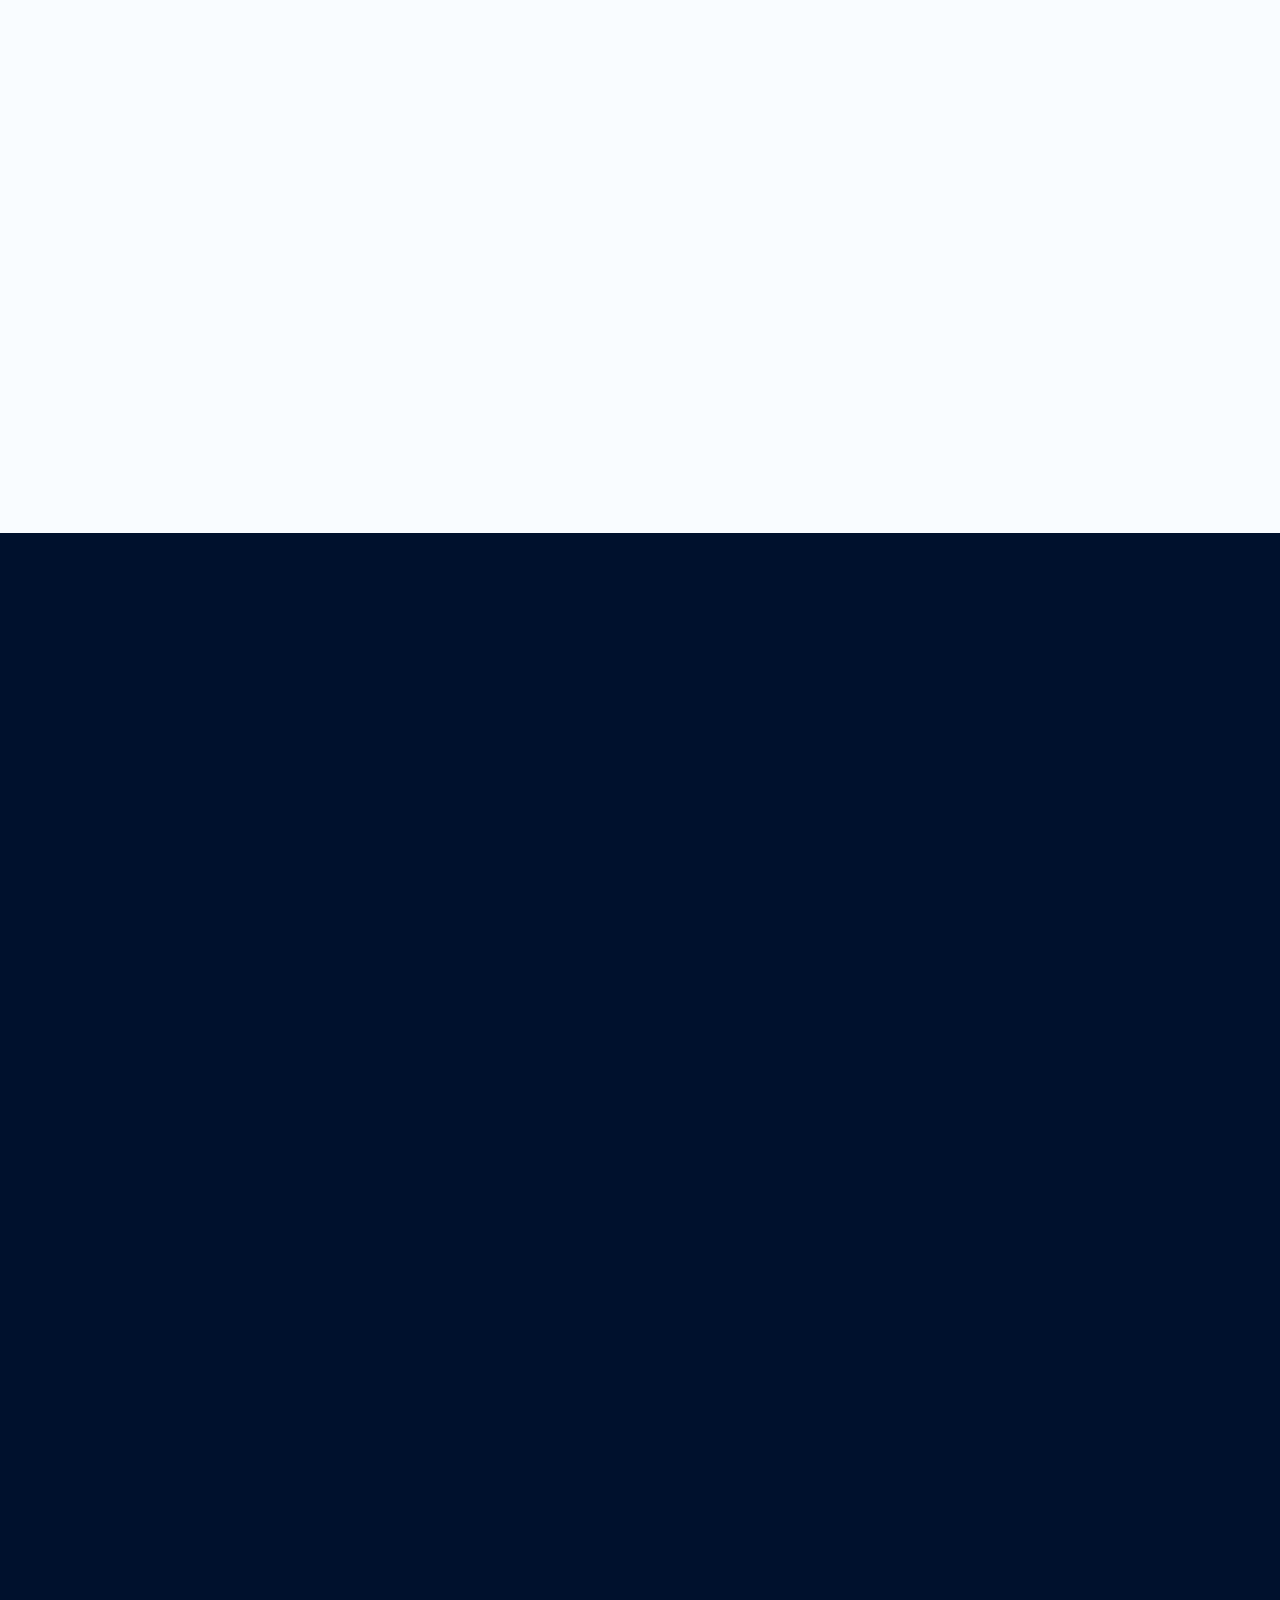
==== commit 2187ccc0: "Add Roseville and Folsom SEO landing pages" ====
--- a/index.html
+++ b/index.html
@@ -98,7 +98,7 @@
       <nav class="desktop-nav" aria-label="Primary navigation">
         <a href="#options">Replacement options</a>
         <a href="#process">How it works</a>
-        <a href="#service-area">Service area</a>
+        <a href="/service-areas/">Service areas</a>
         <a href="#faq">FAQ</a>
       </nav>
       <a class="header-call" href="tel:+19162657756" aria-label="Call (916) 265-7756">
@@ -259,7 +259,7 @@
           <p class="eyebrow eyebrow--light"><span></span>Service area</p>
           <h2>Water heater replacement across the Sacramento area.</h2>
           <p>Call to confirm current scheduling for your ZIP code. We serve Sacramento and surrounding communities based on daily route availability.</p>
-          <a class="button button--light" href="tel:+19162657756">Check availability</a>
+          <a class="button button--light" href="/service-areas/">Explore service areas</a>
         </div>
         <div class="city-list" aria-label="Cities served">
           <span>Sacramento</span><span>Roseville</span><span>Folsom</span><span>Rancho Cordova</span>
@@ -318,6 +318,7 @@
         <p>Water heater replacement in Sacramento and surrounding communities.</p>
       </div>
       <div><h2>Services</h2><a href="#options">Tank replacements</a><a href="#options">Tankless replacements</a><a href="#options">Heat pump replacements</a></div>
+      <div><h2>Service areas</h2><a href="/service-areas/roseville-ca/">Roseville</a><a href="/service-areas/folsom-ca/">Folsom</a><a href="/service-areas/">All service areas</a></div>
       <div><h2>Contact</h2><a href="tel:+19162657756">(916) 265-7756</a><a href="#request">Request service</a></div>
     </div>
     <div class="shell footer-bottom"><span>© <span id="year">2026</span> Wellmade Water Heater Service</span><a href="/sitemap.xml">Sitemap</a></div>
--- a/styles.css
+++ b/styles.css
@@ -133,7 +133,7 @@
 .final-cta__phone span { display: block; margin-bottom: 2px; color: oklch(78% 0.1 250); font-size: 0.7rem; letter-spacing: 0.12em; text-transform: uppercase; }
 
 .site-footer { padding: 58px 0 26px; background: var(--paper); }
-.footer__grid { display: grid; grid-template-columns: 1.7fr 1fr 1fr; gap: 50px; }
+.footer__grid { display: grid; grid-template-columns: 1.7fr repeat(3, 1fr); gap: 50px; }
 .footer-brand img { width: 150px; height: 92px; object-fit: contain; object-position: left center; }
 .footer-brand p { max-width: 330px; color: var(--muted); font-size: 0.85rem; }
 .footer__grid h2 { margin-bottom: 14px; color: var(--navy); font-size: 0.78rem; letter-spacing: 0.1em; text-transform: uppercase; }
@@ -141,6 +141,59 @@
 .footer__grid a { margin-bottom: 8px; color: var(--muted); font-size: 0.83rem; text-underline-offset: 4px; }
 .footer-bottom { display: flex; justify-content: space-between; gap: 20px; padding-top: 25px; margin-top: 36px; border-top: 1px solid var(--line); color: var(--muted); font-size: 0.72rem; }
 .mobile-cta { display: none; }
+
+/* Service-area and city landing pages */
+.page-hero { padding-block: clamp(72px, 9vw, 118px); background: var(--sky); }
+.breadcrumbs { margin: 0 0 28px; padding: 0; display: flex; flex-wrap: wrap; gap: 8px; list-style: none; color: var(--muted); font-size: 0.78rem; }
+.breadcrumbs li:not(:last-child)::after { content: "/"; margin-left: 8px; color: oklch(70% 0.02 255); }
+.breadcrumbs a { text-underline-offset: 3px; }
+.page-hero__grid { display: grid; grid-template-columns: minmax(0, 1.05fr) minmax(340px, 0.62fr); gap: clamp(46px, 8vw, 110px); align-items: center; }
+.page-hero__grid > *, .content-grid > * { min-width: 0; }
+.page-hero h1 { max-width: 760px; }
+.page-hero__copy > p:not(.eyebrow) { max-width: 660px; color: oklch(35% 0.035 255); font-size: clamp(1rem, 1.5vw, 1.18rem); }
+.page-hero__actions { display: flex; gap: 20px; flex-wrap: wrap; margin-top: 28px; align-items: center; }
+.page-hero__note { padding: 28px; background: var(--navy); color: var(--white); }
+.page-hero__note strong { display: block; margin-bottom: 8px; font-size: 1.15rem; }
+.page-hero__note p { margin: 0; color: oklch(87% 0.025 255); font-size: 0.9rem; }
+.content-grid { display: grid; grid-template-columns: minmax(0, 0.72fr) minmax(0, 1fr); gap: clamp(48px, 9vw, 120px); align-items: start; }
+.content-grid h2, .areas-heading h2 { color: var(--navy); font-size: clamp(2rem, 3.6vw, 3.45rem); line-height: 1.08; text-wrap: balance; }
+.prose { max-width: 72ch; }
+.prose h3 { margin: 32px 0 10px; color: var(--navy); font-size: 1.2rem; }
+.prose p, .prose li { color: var(--muted); }
+.prose strong { color: var(--ink); }
+.fact-list { margin: 0; padding: 0; list-style: none; border-top: 1px solid var(--line); }
+.fact-list li { padding: 18px 0; border-bottom: 1px solid var(--line); }
+.fact-list strong { display: block; color: var(--navy); }
+.local-detail { background: var(--navy-deep); color: var(--white); }
+.local-detail .content-grid h2 { color: var(--white); }
+.local-detail .prose p, .local-detail .prose li { color: oklch(84% 0.025 255); }
+.local-detail .prose strong { color: var(--white); }
+.source-note { margin-top: 22px; font-size: 0.78rem; }
+.source-note a { color: oklch(84% 0.12 250); text-underline-offset: 3px; }
+.area-directory { display: grid; grid-template-columns: repeat(auto-fit, minmax(270px, 1fr)); border-top: 1px solid var(--line); border-left: 1px solid var(--line); }
+.area-link { min-height: 230px; display: flex; flex-direction: column; justify-content: space-between; gap: 28px; padding: 30px; border-right: 1px solid var(--line); border-bottom: 1px solid var(--line); text-decoration: none; transition: background 180ms ease, color 180ms ease; }
+.area-link:hover { background: var(--navy); color: var(--white); }
+.area-link__place { color: var(--blue-dark); font-size: 0.72rem; font-weight: 800; letter-spacing: 0.12em; text-transform: uppercase; }
+.area-link:hover .area-link__place { color: oklch(82% 0.12 250); }
+.area-link h2 { margin: 0; color: inherit; font-size: 1.55rem; line-height: 1.15; }
+.area-link p { margin: 8px 0 0; color: var(--muted); font-size: 0.88rem; }
+.area-link:hover p { color: oklch(84% 0.025 255); }
+.area-link__arrow { font-size: 1.35rem; }
+.area-link--pending { cursor: default; }
+.area-link--pending:hover { background: inherit; color: inherit; }
+.related-links { display: flex; flex-wrap: wrap; gap: 10px; margin-top: 26px; }
+.related-links a { padding: 9px 12px; border: 1px solid var(--line); color: var(--navy); font-size: 0.82rem; font-weight: 700; text-decoration: none; }
+.related-links a:hover { border-color: var(--blue); color: var(--blue-dark); }
+.page-form { background: var(--paper); }
+
+@media (max-width: 760px) {
+  body { overflow-x: hidden; }
+  .page-hero { padding-block: 48px 64px; }
+  .page-hero__grid, .content-grid { width: 100%; max-width: 100%; grid-template-columns: minmax(0, 1fr); gap: 38px; }
+  .page-hero__copy, .page-hero__copy > p, .page-hero h1 { width: 100%; max-width: 100%; overflow-wrap: break-word; }
+  .page-hero__actions .button, .page-hero__actions .text-link { width: 100%; text-align: center; }
+  .area-link { min-height: 190px; }
+}
 
 @media (max-width: 980px) {
   .desktop-nav { display: none; }
--- a/styles.css
+++ b/styles.css
@@ -133,7 +133,7 @@
 .final-cta__phone span { display: block; margin-bottom: 2px; color: oklch(78% 0.1 250); font-size: 0.7rem; letter-spacing: 0.12em; text-transform: uppercase; }
 
 .site-footer { padding: 58px 0 26px; background: var(--paper); }
-.footer__grid { display: grid; grid-template-columns: 1.7fr 1fr 1fr; gap: 50px; }
+.footer__grid { display: grid; grid-template-columns: 1.7fr repeat(3, 1fr); gap: 50px; }
 .footer-brand img { width: 150px; height: 92px; object-fit: contain; object-position: left center; }
 .footer-brand p { max-width: 330px; color: var(--muted); font-size: 0.85rem; }
 .footer__grid h2 { margin-bottom: 14px; color: var(--navy); font-size: 0.78rem; letter-spacing: 0.1em; text-transform: uppercase; }
@@ -141,6 +141,59 @@
 .footer__grid a { margin-bottom: 8px; color: var(--muted); font-size: 0.83rem; text-underline-offset: 4px; }
 .footer-bottom { display: flex; justify-content: space-between; gap: 20px; padding-top: 25px; margin-top: 36px; border-top: 1px solid var(--line); color: var(--muted); font-size: 0.72rem; }
 .mobile-cta { display: none; }
+
+/* Service-area and city landing pages */
+.page-hero { padding-block: clamp(72px, 9vw, 118px); background: var(--sky); }
+.breadcrumbs { margin: 0 0 28px; padding: 0; display: flex; flex-wrap: wrap; gap: 8px; list-style: none; color: var(--muted); font-size: 0.78rem; }
+.breadcrumbs li:not(:last-child)::after { content: "/"; margin-left: 8px; color: oklch(70% 0.02 255); }
+.breadcrumbs a { text-underline-offset: 3px; }
+.page-hero__grid { display: grid; grid-template-columns: minmax(0, 1.05fr) minmax(340px, 0.62fr); gap: clamp(46px, 8vw, 110px); align-items: center; }
+.page-hero__grid > *, .content-grid > * { min-width: 0; }
+.page-hero h1 { max-width: 760px; }
+.page-hero__copy > p:not(.eyebrow) { max-width: 660px; color: oklch(35% 0.035 255); font-size: clamp(1rem, 1.5vw, 1.18rem); }
+.page-hero__actions { display: flex; gap: 20px; flex-wrap: wrap; margin-top: 28px; align-items: center; }
+.page-hero__note { padding: 28px; background: var(--navy); color: var(--white); }
+.page-hero__note strong { display: block; margin-bottom: 8px; font-size: 1.15rem; }
+.page-hero__note p { margin: 0; color: oklch(87% 0.025 255); font-size: 0.9rem; }
+.content-grid { display: grid; grid-template-columns: minmax(0, 0.72fr) minmax(0, 1fr); gap: clamp(48px, 9vw, 120px); align-items: start; }
+.content-grid h2, .areas-heading h2 { color: var(--navy); font-size: clamp(2rem, 3.6vw, 3.45rem); line-height: 1.08; text-wrap: balance; }
+.prose { max-width: 72ch; }
+.prose h3 { margin: 32px 0 10px; color: var(--navy); font-size: 1.2rem; }
+.prose p, .prose li { color: var(--muted); }
+.prose strong { color: var(--ink); }
+.fact-list { margin: 0; padding: 0; list-style: none; border-top: 1px solid var(--line); }
+.fact-list li { padding: 18px 0; border-bottom: 1px solid var(--line); }
+.fact-list strong { display: block; color: var(--navy); }
+.local-detail { background: var(--navy-deep); color: var(--white); }
+.local-detail .content-grid h2 { color: var(--white); }
+.local-detail .prose p, .local-detail .prose li { color: oklch(84% 0.025 255); }
+.local-detail .prose strong { color: var(--white); }
+.source-note { margin-top: 22px; font-size: 0.78rem; }
+.source-note a { color: oklch(84% 0.12 250); text-underline-offset: 3px; }
+.area-directory { display: grid; grid-template-columns: repeat(auto-fit, minmax(270px, 1fr)); border-top: 1px solid var(--line); border-left: 1px solid var(--line); }
+.area-link { min-height: 230px; display: flex; flex-direction: column; justify-content: space-between; gap: 28px; padding: 30px; border-right: 1px solid var(--line); border-bottom: 1px solid var(--line); text-decoration: none; transition: background 180ms ease, color 180ms ease; }
+.area-link:hover { background: var(--navy); color: var(--white); }
+.area-link__place { color: var(--blue-dark); font-size: 0.72rem; font-weight: 800; letter-spacing: 0.12em; text-transform: uppercase; }
+.area-link:hover .area-link__place { color: oklch(82% 0.12 250); }
+.area-link h2 { margin: 0; color: inherit; font-size: 1.55rem; line-height: 1.15; }
+.area-link p { margin: 8px 0 0; color: var(--muted); font-size: 0.88rem; }
+.area-link:hover p { color: oklch(84% 0.025 255); }
+.area-link__arrow { font-size: 1.35rem; }
+.area-link--pending { cursor: default; }
+.area-link--pending:hover { background: inherit; color: inherit; }
+.related-links { display: flex; flex-wrap: wrap; gap: 10px; margin-top: 26px; }
+.related-links a { padding: 9px 12px; border: 1px solid var(--line); color: var(--navy); font-size: 0.82rem; font-weight: 700; text-decoration: none; }
+.related-links a:hover { border-color: var(--blue); color: var(--blue-dark); }
+.page-form { background: var(--paper); }
+
+@media (max-width: 760px) {
+  body { overflow-x: hidden; }
+  .page-hero { padding-block: 48px 64px; }
+  .page-hero__grid, .content-grid { width: 100%; max-width: 100%; grid-template-columns: minmax(0, 1fr); gap: 38px; }
+  .page-hero__copy, .page-hero__copy > p, .page-hero h1 { width: 100%; max-width: 100%; overflow-wrap: break-word; }
+  .page-hero__actions .button, .page-hero__actions .text-link { width: 100%; text-align: center; }
+  .area-link { min-height: 190px; }
+}
 
 @media (max-width: 980px) {
   .desktop-nav { display: none; }
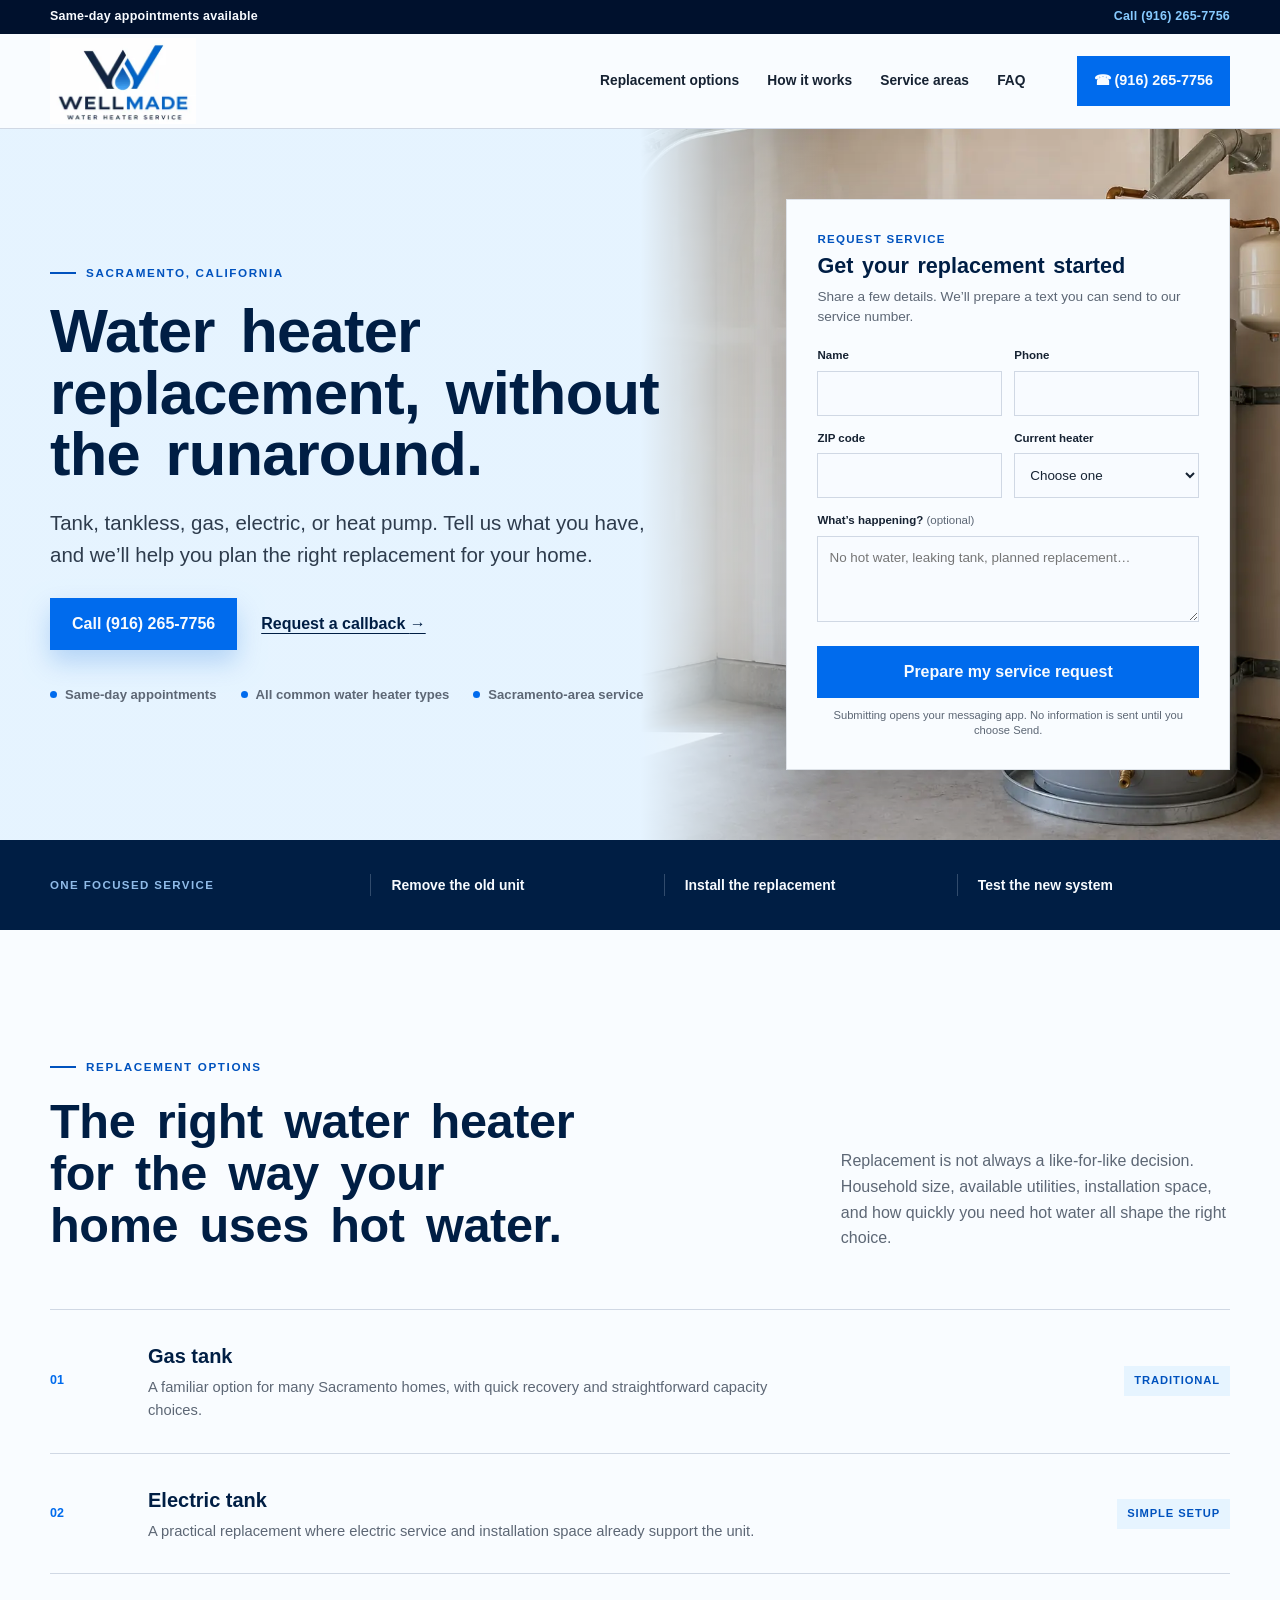
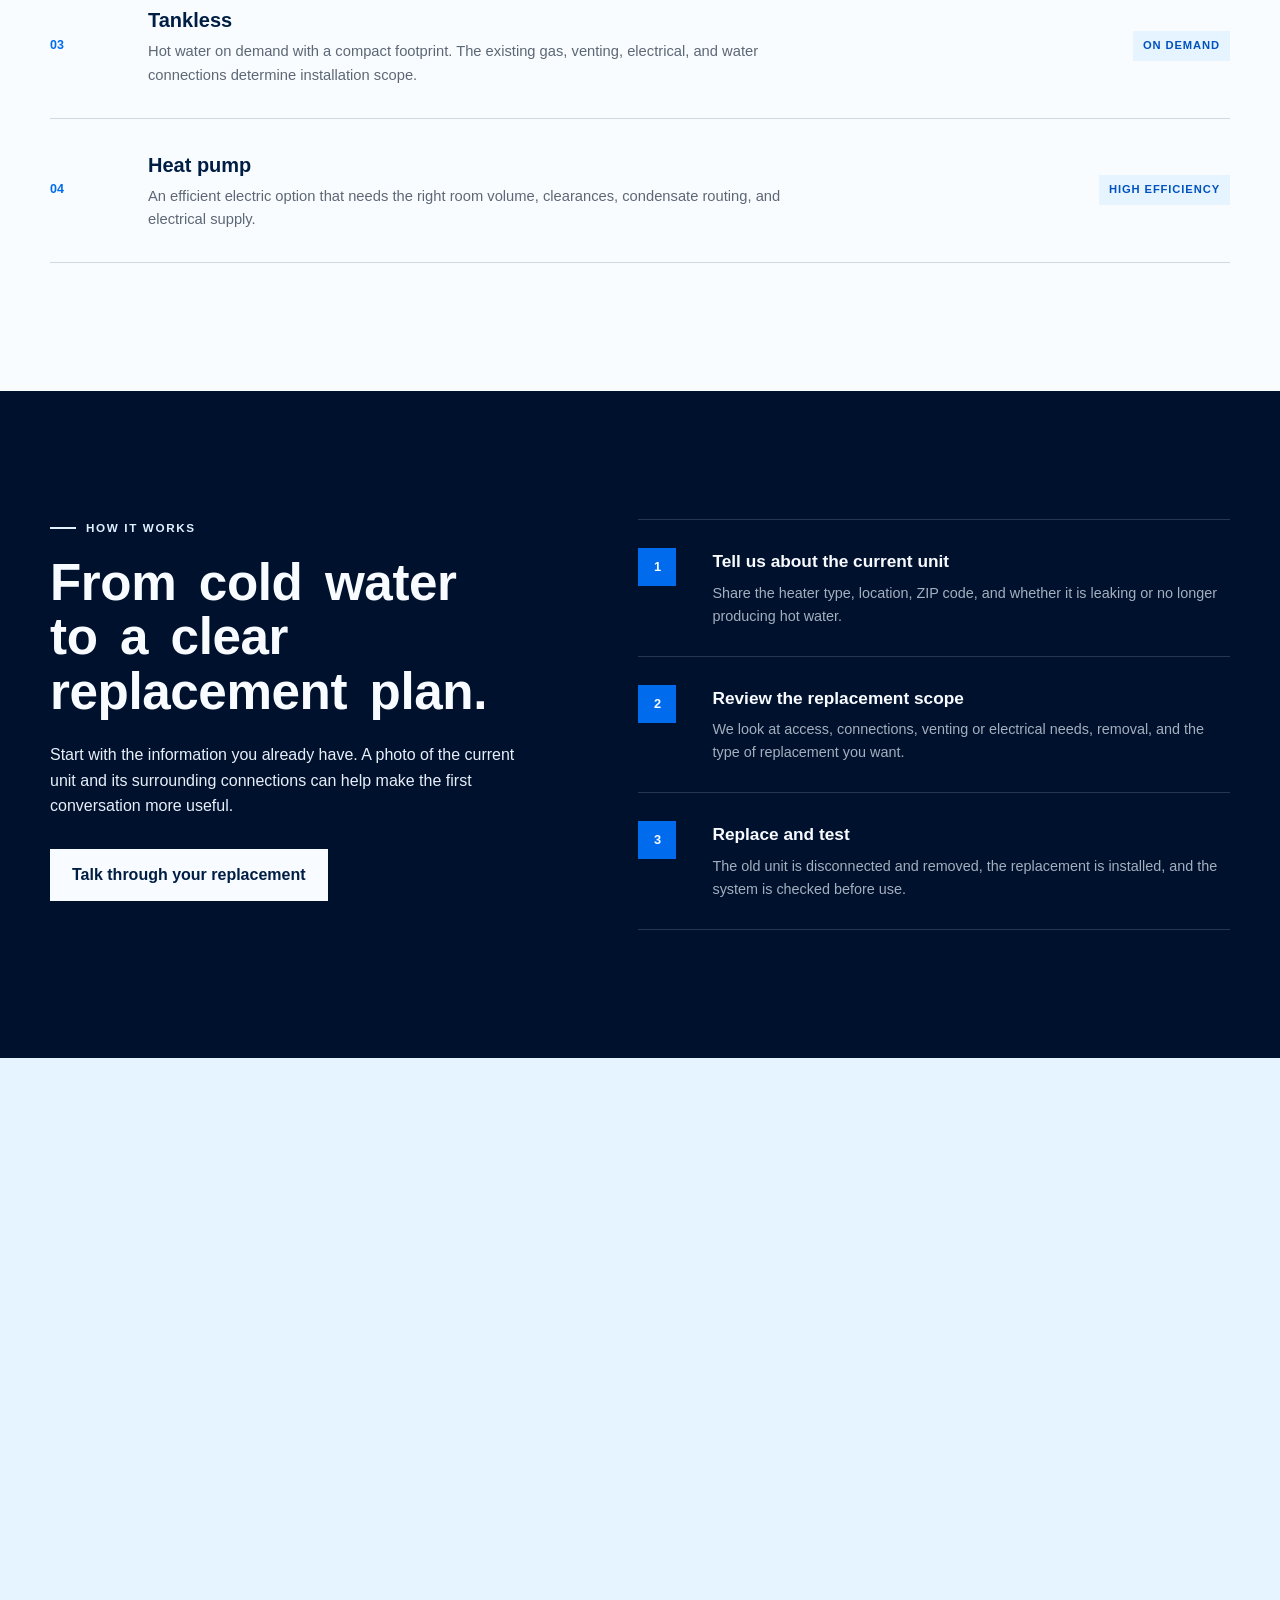
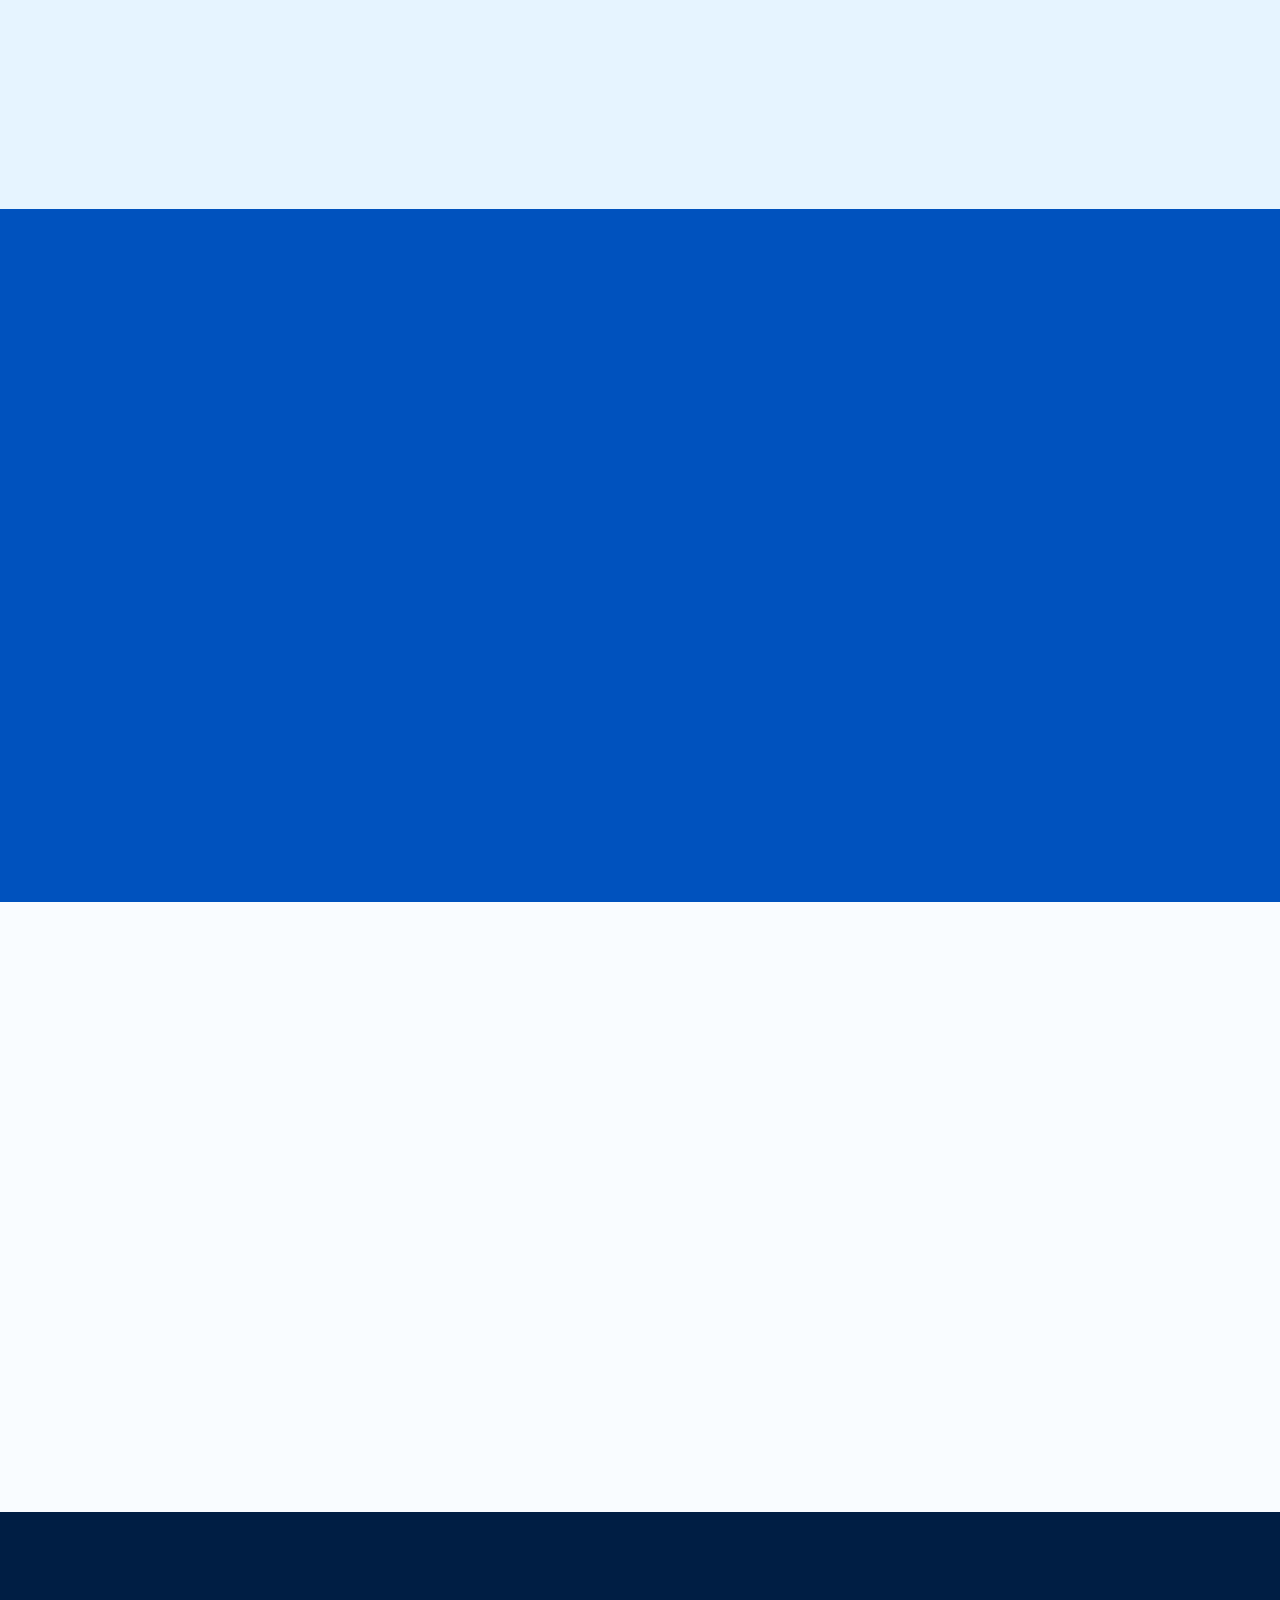
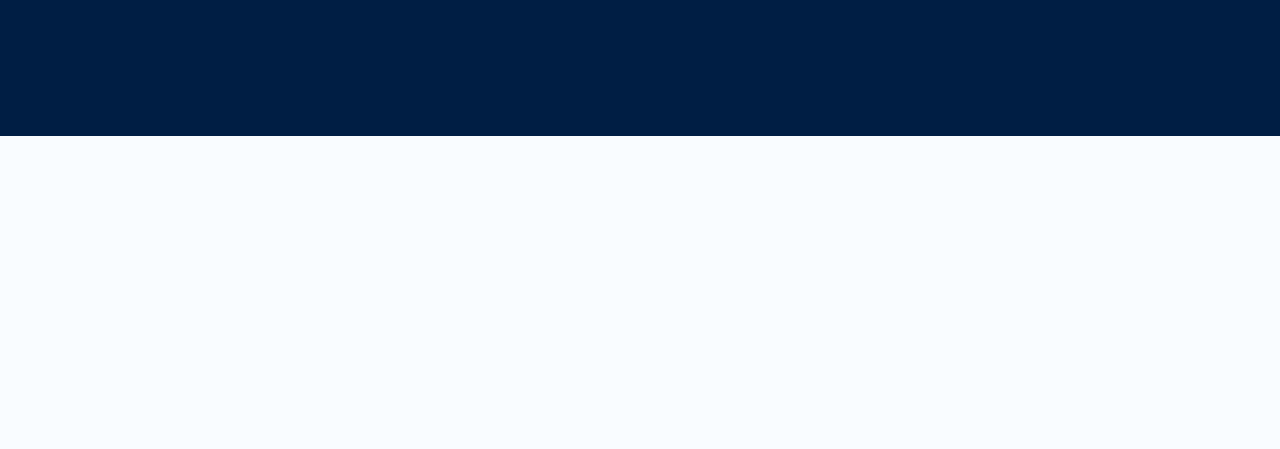
==== commit 6035f661: "Enforce replacement-only water heater SEO intent" ====
--- a/index.html
+++ b/index.html
@@ -4,7 +4,7 @@
   <meta charset="utf-8">
   <meta name="viewport" content="width=device-width, initial-scale=1">
   <title>Water Heater Replacement Sacramento, CA | Same-Day Service</title>
-  <meta name="description" content="Need a new water heater in Sacramento? Wellmade replaces tank, tankless, gas, electric, and heat pump water heaters. Same-day appointments available. Call (916) 265-7756.">
+  <meta name="description" content="Need to replace a water heater in Sacramento? Wellmade replaces tank, tankless, gas, electric, and heat pump water heaters. Same-day appointments available. Call (916) 265-7756.">
   <link rel="canonical" href="https://replacewaterheaters.com/">
   <meta name="robots" content="index,follow,max-image-preview:large">
   <meta property="og:type" content="website">
@@ -41,7 +41,7 @@
       {"@type":"City","name":"Folsom"},
       {"@type":"City","name":"Rancho Cordova"}
     ],
-    "knowsAbout": ["Water heater replacement", "Water heater installation", "Tankless water heaters", "Gas water heaters", "Electric water heaters", "Heat pump water heaters"],
+    "knowsAbout": ["Water heater replacement", "Water heater installation", "Tankless water heater replacement", "Gas water heater replacement", "Electric water heater replacement", "Heat pump water heater replacement"],
     "contactPoint": {
       "@type": "ContactPoint",
       "telephone": "+1-916-265-7756",
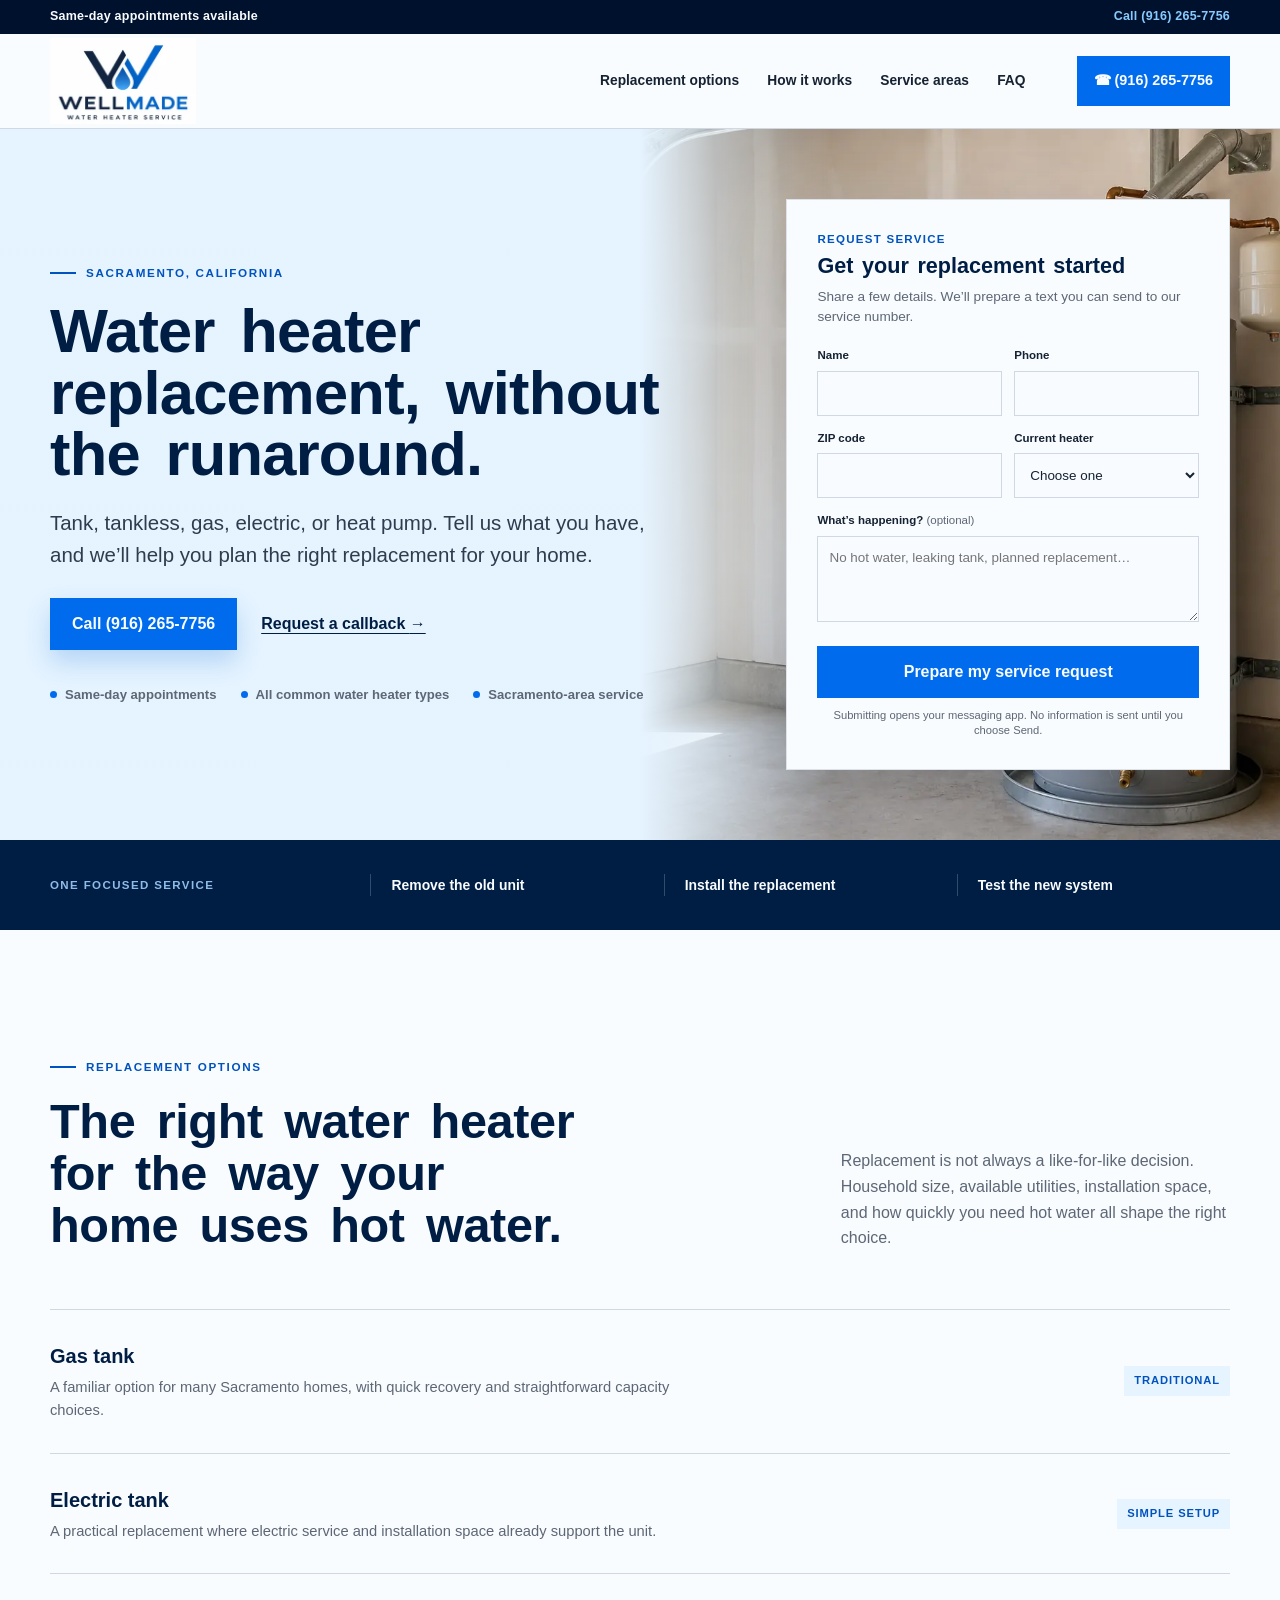
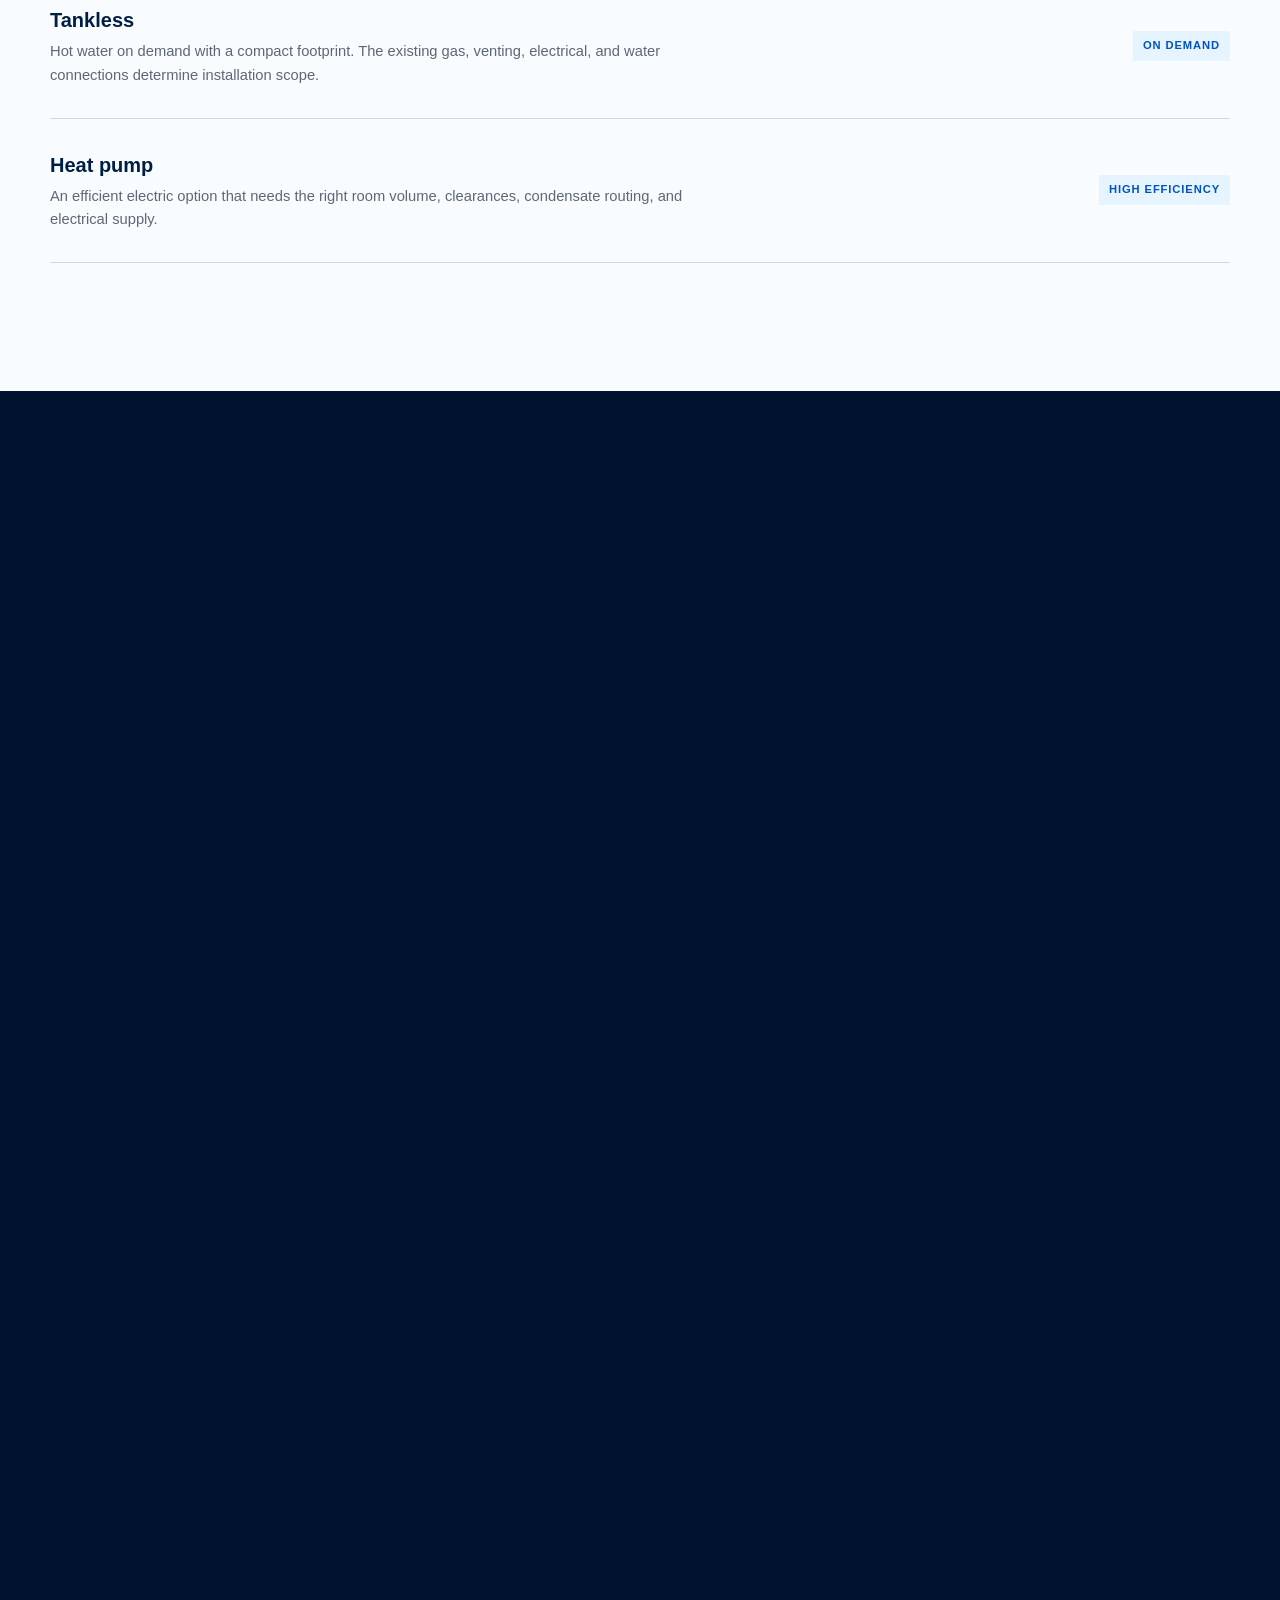
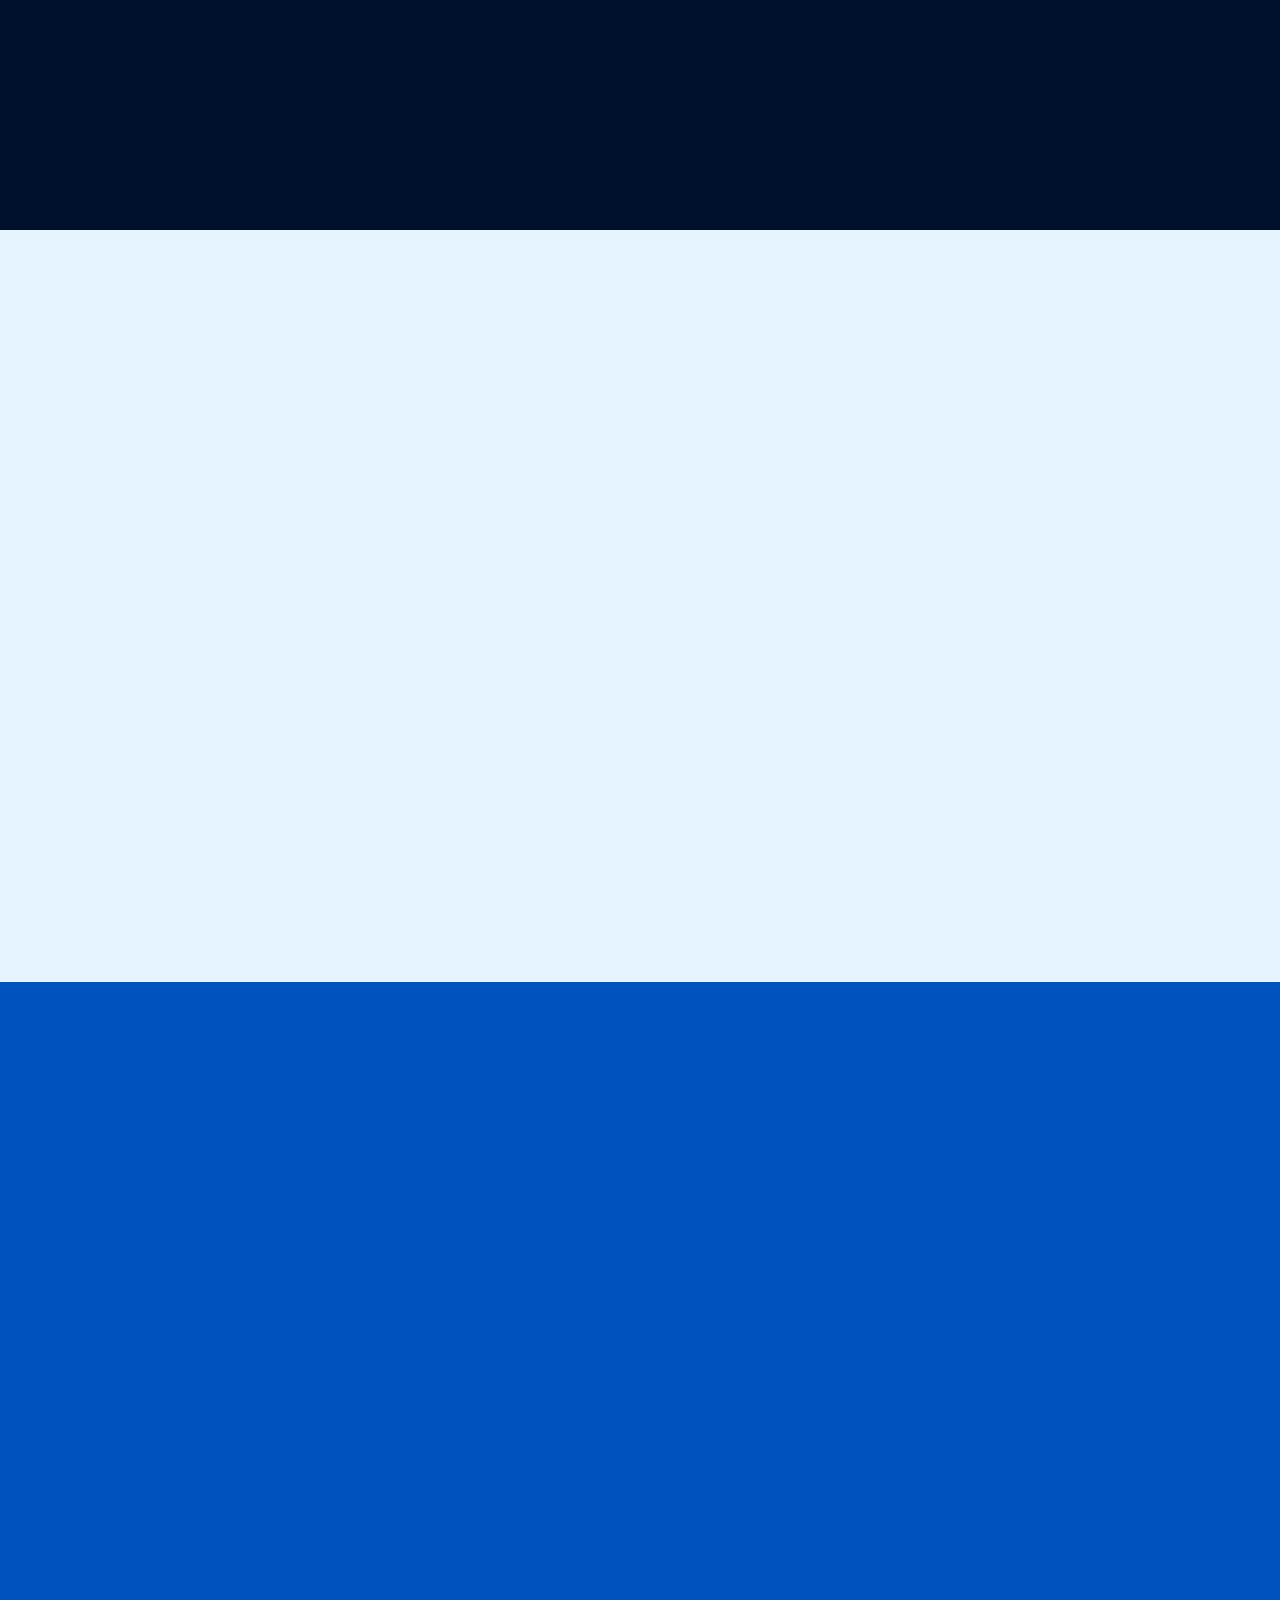
==== commit 382d7913: "Rebuild city pages with distinct layouts" ====
--- a/index.html
+++ b/index.html
@@ -194,22 +194,18 @@
 
         <div class="option-list">
           <article class="option-row">
-            <span class="option-number">01</span>
             <div><h3>Gas tank</h3><p>A familiar option for many Sacramento homes, with quick recovery and straightforward capacity choices.</p></div>
             <span class="option-tag">Traditional</span>
           </article>
           <article class="option-row">
-            <span class="option-number">02</span>
             <div><h3>Electric tank</h3><p>A practical replacement where electric service and installation space already support the unit.</p></div>
             <span class="option-tag">Simple setup</span>
           </article>
           <article class="option-row">
-            <span class="option-number">03</span>
             <div><h3>Tankless</h3><p>Hot water on demand with a compact footprint. The existing gas, venting, electrical, and water connections determine installation scope.</p></div>
             <span class="option-tag">On demand</span>
           </article>
           <article class="option-row">
-            <span class="option-number">04</span>
             <div><h3>Heat pump</h3><p>An efficient electric option that needs the right room volume, clearances, condensate routing, and electrical supply.</p></div>
             <span class="option-tag">High efficiency</span>
           </article>
@@ -226,9 +222,9 @@
           <a class="button button--light" href="tel:+19162657756">Talk through your replacement</a>
         </div>
         <ol class="steps">
-          <li><span>1</span><div><h3>Tell us about the current unit</h3><p>Share the heater type, location, ZIP code, and whether it is leaking or no longer producing hot water.</p></div></li>
-          <li><span>2</span><div><h3>Review the replacement scope</h3><p>We look at access, connections, venting or electrical needs, removal, and the type of replacement you want.</p></div></li>
-          <li><span>3</span><div><h3>Replace and test</h3><p>The old unit is disconnected and removed, the replacement is installed, and the system is checked before use.</p></div></li>
+          <li><div><h3>Tell us about the current unit</h3><p>Share the heater type, location, ZIP code, and whether it is leaking or no longer producing hot water.</p></div></li>
+          <li><div><h3>Review the replacement scope</h3><p>We look at access, connections, venting or electrical needs, removal, and the type of replacement you want.</p></div></li>
+          <li><div><h3>Replace and test</h3><p>The old unit is disconnected and removed, the replacement is installed, and the system is checked before use.</p></div></li>
         </ol>
       </div>
     </section>
--- a/styles.css
+++ b/styles.css
@@ -86,8 +86,7 @@
 .section-heading h2, .cost h2, .faq h2 { margin-bottom: 0; color: var(--navy); font-size: clamp(2rem, 3.8vw, 3.65rem); line-height: 1.07; letter-spacing: -0.008em; word-spacing: 0.17em; text-wrap: balance; }
 .section-heading--split > p { margin: 0; color: var(--muted); font-size: 1rem; }
 .option-list { border-top: 1px solid var(--line); }
-.option-row { display: grid; grid-template-columns: 70px minmax(0, 1fr) auto; gap: 28px; align-items: center; padding: 30px 0; border-bottom: 1px solid var(--line); }
-.option-number { color: var(--blue); font-size: 0.78rem; font-weight: 800; }
+.option-row { display: grid; grid-template-columns: minmax(0, 1fr) auto; gap: 28px; align-items: center; padding: 30px 0; border-bottom: 1px solid var(--line); }
 .option-row h3 { margin-bottom: 4px; color: var(--navy); font-size: 1.25rem; }
 .option-row p { max-width: 670px; margin: 0; color: var(--muted); font-size: 0.92rem; }
 .option-tag { padding: 6px 10px; background: var(--sky); color: var(--blue-dark); font-size: 0.7rem; font-weight: 800; text-transform: uppercase; letter-spacing: 0.08em; }
@@ -98,9 +97,8 @@
 .process__intro > p:not(.eyebrow), .service-area__copy > p:not(.eyebrow) { color: oklch(95% 0.015 255); max-width: 520px; }
 .button--light { margin-top: 14px; background: var(--white); color: var(--navy); }
 .steps { margin: 0; padding: 0; list-style: none; }
-.steps li { display: grid; grid-template-columns: 54px 1fr; gap: 20px; padding: 28px 0; border-top: 1px solid oklch(55% 0.05 255 / 0.38); }
+.steps li { padding: 28px 0; border-top: 1px solid oklch(55% 0.05 255 / 0.38); }
 .steps li:last-child { border-bottom: 1px solid oklch(55% 0.05 255 / 0.38); }
-.steps li > span { width: 38px; height: 38px; display: grid; place-items: center; background: var(--blue); font-size: 0.8rem; font-weight: 800; }
 .steps h3 { margin-bottom: 6px; font-size: 1.08rem; }
 .steps p { margin: 0; color: oklch(75% 0.025 255); font-size: 0.9rem; }
 
@@ -127,9 +125,9 @@
 .faq details p { max-width: 650px; padding: 0 42px 22px 0; margin: 0; color: var(--muted); font-size: 0.9rem; }
 
 .final-cta { padding-block: 65px; background: var(--navy); color: var(--white); }
-.final-cta__inner { display: flex; align-items: end; justify-content: space-between; gap: 30px; }
+.final-cta__inner { display: grid; grid-template-columns: minmax(0, 1fr) max-content; align-items: end; gap: clamp(30px, 6vw, 90px); }
 .final-cta h2 { margin: 0; font-size: clamp(2.15rem, 4.3vw, 4.3rem); line-height: 1.04; letter-spacing: -0.008em; word-spacing: 0.17em; }
-.final-cta__phone { text-decoration: none; color: var(--white); font-size: clamp(1.5rem, 3vw, 2.7rem); font-weight: 800; letter-spacing: -0.03em; text-align: right; }
+.final-cta__phone { min-width: max-content; white-space: nowrap; text-decoration: none; color: var(--white); font-size: clamp(1.5rem, 3vw, 2.7rem); font-weight: 800; letter-spacing: -0.03em; text-align: right; }
 .final-cta__phone span { display: block; margin-bottom: 2px; color: oklch(78% 0.1 250); font-size: 0.7rem; letter-spacing: 0.12em; text-transform: uppercase; }
 
 .site-footer { padding: 58px 0 26px; background: var(--paper); }
@@ -186,6 +184,232 @@
 .related-links a:hover { border-color: var(--blue); color: var(--blue-dark); }
 .page-form { background: var(--paper); }
 
+/* Phase 1 city-page architecture families */
+.city-page .page-hero__note { box-shadow: var(--shadow); }
+.mini-choice, .location-toggle, .jurisdiction-split, .trade-tags { display: flex; flex-wrap: wrap; gap: 8px; margin-top: 20px; }
+.mini-choice span, .location-toggle span, .jurisdiction-split span, .trade-tags span { padding: 7px 10px; border: 1px solid oklch(72% 0.08 250 / .5); color: oklch(90% .04 250); font-size: .72rem; font-weight: 800; text-transform: uppercase; letter-spacing: .05em; }
+.mini-choice b { align-self: center; color: oklch(76% .08 250); font-size: .7rem; text-transform: uppercase; }
+.note-result { margin-top: 18px !important; padding-top: 16px; border-top: 1px solid oklch(65% .06 250 / .45); }
+.decision-fork h2, .scope-checker h2, .location-check h2, .authority-flow h2, .jurisdiction-resolver h2, .readiness h2 { max-width: 820px; margin-bottom: 48px; color: var(--navy); font-size: clamp(2rem, 3.8vw, 3.65rem); line-height: 1.07; text-wrap: balance; }
+.fork-grid { display: grid; grid-template-columns: 1fr 1fr; border: 1px solid var(--line); }
+.fork-grid article { min-width: 0; padding: clamp(28px, 5vw, 58px); }
+.fork-grid article + article { border-left: 1px solid var(--line); }
+.fork-grid .fork-card--accent { background: var(--navy); color: var(--white); }
+.fork-grid h3 { font-size: 1.55rem; line-height: 1.2; color: var(--navy); }
+.fork-grid .fork-card--accent h3 { color: var(--white); }
+.fork-grid p, .fork-grid li { color: var(--muted); font-size: .92rem; }
+.fork-grid .fork-card--accent p, .fork-grid .fork-card--accent li { color: oklch(84% .025 255); }
+.fork-grid ul { padding-left: 18px; }
+.permit-matrix { background: var(--sky); }
+.matrix { display: grid; border: 1px solid var(--line); background: var(--paper); }
+.matrix > div { display: grid; grid-template-columns: .65fr 1fr 1fr; }
+.matrix > div > * { min-width: 0; padding: 18px; border-right: 1px solid var(--line); border-bottom: 1px solid var(--line); }
+.matrix > div > *:last-child { border-right: 0; }
+.matrix__head { background: var(--navy); color: var(--white); }
+.photo-list { display: grid; grid-template-columns: 1fr 1fr; gap: 0; margin: 0; padding: 0; list-style: none; border-top: 1px solid var(--line); border-left: 1px solid var(--line); }
+.photo-list li { padding: 20px; border-right: 1px solid var(--line); border-bottom: 1px solid var(--line); }
+.photo-list b, .photo-list span { display: block; }
+.photo-list span { color: var(--muted); font-size: .82rem; }
+
+.checker-heading { display: grid; grid-template-columns: .5fr 1fr; gap: 8vw; align-items: start; }
+.question-stack { border-top: 1px solid var(--line); }
+.question-stack article { display: grid; grid-template-columns: 1fr auto; gap: 24px; align-items: center; padding: 24px 0; border-bottom: 1px solid var(--line); }
+.question-stack h3 { margin: 0 0 4px; color: var(--navy); }
+.question-stack p { margin: 0; color: var(--muted); font-size: .88rem; }
+.question-stack article > span { padding: 6px 10px; background: var(--sky); color: var(--blue-dark); font-size: .7rem; font-weight: 800; text-transform: uppercase; }
+.result-band, .la-requirements, .authority-packet, .trade-matrix { background: var(--navy-deep); color: var(--white); }
+.result-grid { display: grid; grid-template-columns: 1fr 1fr; border: 1px solid oklch(55% .05 255 / .5); }
+.result-grid article { padding: clamp(28px, 5vw, 52px); }
+.result-grid article + article { border-left: 1px solid oklch(55% .05 255 / .5); }
+.result-grid h2, .la-requirements h2, .authority-packet h2, .trade-matrix h2 { color: var(--white); font-size: clamp(1.8rem, 3vw, 3rem); line-height: 1.1; }
+.result-grid p, .la-requirements p, .authority-packet li, .trade-matrix p { color: oklch(84% .025 255); }
+.packet-grid, .variable-grid, .trade-grid { display: grid; grid-template-columns: repeat(3, 1fr); border-top: 1px solid var(--line); border-left: 1px solid var(--line); }
+.packet-grid article, .variable-grid article, .trade-grid article { padding: 26px; border-right: 1px solid var(--line); border-bottom: 1px solid var(--line); }
+.packet-grid h3, .variable-grid h3 { color: var(--navy); }
+.packet-grid p, .variable-grid p { color: var(--muted); font-size: .88rem; }
+
+.location-cards { display: grid; grid-template-columns: .9fr 1.1fr; gap: 22px; }
+.location-cards article { padding: clamp(28px, 5vw, 50px); border: 1px solid var(--line); }
+.location-cards article:last-child { background: var(--sky); }
+.location-cards article > span { color: var(--blue-dark); font-size: .72rem; font-weight: 800; letter-spacing: .1em; text-transform: uppercase; }
+.location-cards h3 { margin-top: 26px; color: var(--navy); font-size: 1.45rem; }
+.location-cards p { color: var(--muted); }
+.location-cards strong { display: block; padding-top: 18px; border-top: 1px solid var(--line); color: var(--navy); font-size: .86rem; }
+.portal-prep { background: var(--sky); }
+.portal-list { border-top: 1px solid var(--line); }
+.portal-list article { display: grid; grid-template-columns: .4fr 1fr; gap: 20px; padding: 18px 0; border-bottom: 1px solid var(--line); }
+.portal-list b { color: var(--navy); }
+.portal-list span { color: var(--muted); }
+.route-map__intro { max-width: 760px; }
+.route-map ol { display: grid; grid-template-columns: repeat(4, 1fr); margin: 48px 0 0; padding: 0; list-style: none; border-top: 1px solid var(--line); border-left: 1px solid var(--line); }
+.route-map li { min-width: 0; padding: 24px; border-right: 1px solid var(--line); border-bottom: 1px solid var(--line); }
+.route-map li > span { color: var(--blue); font-weight: 800; }
+.route-map p { margin: 28px 0 0; color: var(--muted); font-size: .88rem; }
+
+.flow-line { display: grid; grid-template-columns: 1fr auto 1fr auto 1fr; align-items: center; gap: 18px; }
+.flow-line article { min-height: 235px; padding: 28px; border: 1px solid var(--line); }
+.flow-line article > span { color: var(--blue); font-weight: 800; }
+.flow-line h3 { margin-top: 30px; color: var(--navy); }
+.flow-line p { color: var(--muted); font-size: .86rem; }
+.flow-line i { color: var(--blue); font-size: 1.6rem; font-style: normal; }
+.requirement-pairs { display: grid; grid-template-columns: 1fr 1fr; margin-top: 30px; border-top: 1px solid oklch(55% .05 255 / .5); border-left: 1px solid oklch(55% .05 255 / .5); }
+.requirement-pairs article { padding: 22px; border-right: 1px solid oklch(55% .05 255 / .5); border-bottom: 1px solid oklch(55% .05 255 / .5); }
+.requirement-pairs b, .requirement-pairs span { display: block; }
+.requirement-pairs span { color: oklch(84% .025 255); font-size: .85rem; }
+
+.resolver-grid { display: grid; grid-template-columns: 1fr 1fr; gap: 0; border: 1px solid var(--line); }
+.resolver-grid article { padding: clamp(28px, 5vw, 50px); }
+.resolver-grid article + article { border-left: 1px solid var(--line); }
+.resolver-grid article > span { color: var(--blue-dark); font-size: .72rem; font-weight: 800; letter-spacing: .1em; text-transform: uppercase; }
+.resolver-grid h3 { margin-top: 30px; color: var(--navy); }
+.resolver-grid p { color: var(--muted); }
+.resolver-grid aside { grid-column: 1 / -1; display: grid; grid-template-columns: .4fr 1fr; gap: 24px; padding: 22px; background: var(--sky); border-top: 1px solid var(--line); }
+.resolver-grid aside p { margin: 0; }
+.authority-packet ol { margin: 0; padding: 0; list-style: none; }
+.authority-packet li { display: grid; grid-template-columns: .6fr 1fr; gap: 24px; padding: 18px 0; border-top: 1px solid oklch(55% .05 255 / .45); }
+.authority-packet li:last-child { border-bottom: 1px solid oklch(55% .05 255 / .45); }
+.next-grid { display: grid; grid-template-columns: 1fr 1fr; gap: 20px; }
+.next-grid article { padding: 30px; border-left: 4px solid var(--blue); background: var(--sky); }
+.next-grid h3 { color: var(--navy); }
+.next-grid p { margin: 0; color: var(--muted); }
+
+.score-grid { display: grid; grid-template-columns: repeat(5, 1fr); border-top: 1px solid var(--line); border-left: 1px solid var(--line); }
+.score-grid article { min-width: 0; padding: 24px 18px; border-right: 1px solid var(--line); border-bottom: 1px solid var(--line); }
+.score-grid b { color: var(--blue-dark); text-transform: uppercase; letter-spacing: .08em; }
+.score-grid p { margin: 28px 0 0; color: var(--muted); font-size: .84rem; }
+.score-note { max-width: 760px; margin: 24px 0 0; color: var(--muted); }
+.trade-grid { border-color: oklch(55% .05 255 / .5); }
+.trade-grid article { border-color: oklch(55% .05 255 / .5); }
+.trade-grid h3 { color: var(--white); }
+.compare-rows { border-top: 1px solid var(--line); }
+.compare-rows article { display: grid; grid-template-columns: .45fr 1fr; gap: 26px; padding: 22px 0; border-bottom: 1px solid var(--line); }
+.compare-rows b { color: var(--navy); }
+.compare-rows span { color: var(--muted); }
+
+.estimate-strip { background: var(--sky); }
+.estimate-strip .shell { display: grid; grid-template-columns: .75fr 1fr; gap: 7vw; }
+.estimate-strip h2 { color: var(--navy); font-size: clamp(2rem, 3.4vw, 3.35rem); line-height: 1.08; }
+.estimate-strip ul { margin: 0; padding: 0; list-style: none; border-top: 1px solid var(--line); }
+.estimate-strip li { padding: 14px 0; border-bottom: 1px solid var(--line); font-weight: 600; font-size: .88rem; }
+.estimate-strip .shell > p { grid-column: 2; color: var(--muted); font-size: .87rem; }
+
+/* Six evidence-led city compositions */
+.sd-hero, .la-hero, .fr-hero { padding: clamp(60px,8vw,110px) 0; background: var(--paper); }
+.sd-hero__layout { display:grid; grid-template-columns:.55fr 1fr; gap:8vw; align-items:end; }
+.sd-hero h1, .la-hero h1, .fr-hero h1, .oc-hero h1, .sf-hero h1, .sj-hero h1 { color:inherit; font-size:clamp(2.5rem,5.5vw,5.4rem); line-height:.98; }
+.sd-hero__fork { display:grid; grid-template-columns:.8fr 1.2fr; border-left:4px solid var(--blue); }
+.sd-hero__fork a { min-height:280px; display:flex; flex-direction:column; justify-content:space-between; padding:38px; border:1px solid var(--line); text-decoration:none; }
+.sd-hero__fork a:last-child { background:var(--sky); }
+.sd-hero__fork strong { color:var(--navy); font-size:1.45rem; }
+.sd-hero__fork span { color:var(--muted); }
+.sd-estimate dl { display:grid; grid-template-columns:repeat(3,1fr); margin:42px 0 0; border-top:1px solid var(--line); border-left:1px solid var(--line); }
+.sd-estimate dl div { padding:26px; border-right:1px solid var(--line); border-bottom:1px solid var(--line); }
+.sd-estimate dt { color:var(--navy); font-weight:800; }
+.sd-estimate dd { margin:14px 0 0; color:var(--muted); }
+.sd-faq { background:var(--sky); }
+.editorial-faq { max-width:820px; margin-top:40px; }
+.editorial-faq details { padding:18px 0; border-top:1px solid var(--line); }
+.sd-close { padding:56px 0; }
+.sd-close .shell { display:grid; grid-template-columns:1fr .8fr max-content; gap:38px; align-items:start; }
+.sd-close details summary { cursor:pointer; color:var(--blue-dark); font-weight:800; }
+.sd-close details .request-form { margin-top:18px; }
+.sd-close > .shell > a { white-space:nowrap; font-weight:800; }
+
+.sj-hero, .sf-hero { background:var(--navy-deep); color:var(--white); }
+.sj-hero { padding:70px 0 0; }
+.sj-hero .breadcrumbs, .sf-hero .breadcrumbs { color:oklch(78% .03 255); }
+.sj-hero__copy { max-width:800px; margin:auto; padding:45px 0 80px; text-align:center; }
+.sj-hero__copy .eyebrow { justify-content:center; }
+.sj-hero__copy p { color:oklch(86% .025 255); }
+.sj-hero__checks { display:grid; grid-template-columns:repeat(4,1fr); transform:translateY(28px); background:var(--paper); color:var(--ink); box-shadow:var(--shadow); }
+.sj-hero__checks span { padding:24px; border-right:1px solid var(--line); font-weight:700; }
+.sj-hero__checks span::before { content:'✓'; margin-right:10px; color:var(--blue); }
+.sj-questions .shell { display:grid; grid-template-columns:.55fr 1fr; gap:8vw; }
+.question-index { display:grid; grid-template-columns:1fr 1fr; gap:26px; }
+.question-index details { padding:20px; border:1px solid var(--line); }
+.sj-request { padding:90px 0 0; background:var(--sky); }
+.sj-request > .shell { display:grid; grid-template-columns:.7fr 1fr; gap:8vw; padding-bottom:70px; }
+.sj-phone, .sf-call { display:flex; justify-content:center; gap:30px; padding:18px; background:var(--navy); color:var(--white); }
+.sj-phone a, .sf-call a { white-space:nowrap; font-weight:800; }
+
+.la-hero .shell { display:grid; grid-template-columns:1fr 260px; gap:7vw; }
+.la-hero .breadcrumbs, .la-hero .address-micro { grid-column:1 / -1; }
+.la-hero__title { max-width:900px; }
+.la-hero aside { border-left:5px solid var(--blue); padding-left:24px; }
+.address-micro { max-width:900px; margin-top:30px; }
+.address-micro > div, .oc-resolve > div { display:flex; }
+.address-micro input, .oc-resolve input { min-width:0; flex:1; min-height:52px; padding:12px; border:1px solid var(--line); }
+.la-fieldsets { display:grid; grid-template-columns:1.2fr .9fr .8fr; gap:24px; }
+.la-fieldsets fieldset { padding:30px; border:1px solid var(--line); }
+.la-fieldsets legend { color:var(--navy); font-weight:800; }
+.la-schedule { background:var(--paper); }
+.la-schedule .shell > div { display:grid; grid-template-columns:repeat(3,1fr); gap:34px; margin-top:40px; }
+.la-schedule article { border-top:4px solid var(--blue); padding-top:20px; }
+.la-faq .shell { max-width:850px; }
+.la-faq details { padding:24px 0; border-bottom:1px solid var(--line); }
+.la-close { padding:110px 20px; background:var(--blue-dark); }
+.la-confirm { max-width:680px; margin:auto; padding:40px; background:var(--paper); }
+
+.oc-hero { padding:60px 0 90px; text-align:center; background:oklch(94% .025 80); }
+.oc-hero h1 { max-width:900px; margin-inline:auto; font-size:clamp(2.3rem,4.6vw,4.4rem); }
+.oc-hero > .shell > p { max-width:760px; margin-inline:auto; }
+.oc-resolve { max-width:850px; margin:40px auto 0; text-align:left; }
+.oc-resolve small { display:block; margin-top:8px; color:var(--muted); }
+.oc-hero__paths { display:grid; grid-template-columns:1fr 1fr; max-width:850px; margin:32px auto 0; }
+.oc-hero__paths p { margin:0; padding:20px; border:1px solid oklch(80% .03 80); text-align:left; }
+.oc-hero__paths strong,.oc-hero__paths span { display:block; }
+.oc-questions { padding:80px 0; background:oklch(94% .025 80); }
+.oc-questions nav { display:flex; gap:10px; flex-wrap:wrap; }
+.oc-questions nav a { padding:10px 14px; border:1px solid oklch(78% .03 80); }
+.oc-answers { display:grid; grid-template-columns:repeat(3,1fr); gap:30px; margin-top:36px; }
+.oc-answers details { padding:20px; border-top:3px solid oklch(70% .06 80); }
+.oc-answers summary { color:var(--navy); font-weight:800; cursor:pointer; }
+.oc-dock { padding:32px 0; background:var(--navy-deep); }
+.oc-dock .request-form { display:grid; grid-template-columns:1fr .7fr auto auto; gap:14px; align-items:end; box-shadow:none; }
+.oc-dock .field { margin:0; }
+.oc-dock small { grid-column:1/-1; }
+
+.sf-hero { min-height:720px; padding:70px 0; display:flex; align-items:stretch; }
+.sf-hero .shell { display:flex; flex-direction:column; }
+.sf-hero__layout { flex:1; display:grid; grid-template-columns:1fr .72fr; gap:8vw; align-items:end; }
+.sf-hero header p { color:oklch(85% .03 255); }
+.sf-hero header a { color:oklch(82% .12 250); }
+.sf-status { border-top:1px solid oklch(70% .05 255 / .5); }
+.sf-status p { display:flex; justify-content:space-between; gap:24px; margin:0; padding:18px 0; border-bottom:1px solid oklch(70% .05 255 / .5); }
+.sf-status span { color:oklch(82% .12 250); }
+.sf-faq .shell { display:grid; grid-template-columns:.8fr 1fr; gap:8vw; }
+.sf-faq details { padding:24px; margin-bottom:18px; border:1px solid var(--line); }
+.sf-assess { padding:90px 0 0; background:var(--sky); }
+.sf-assess > .shell { display:grid; grid-template-columns:1fr .85fr; gap:8vw; padding-bottom:70px; }
+
+.fr-hero { max-width:1000px; }
+.fr-hero h1 { max-width:850px; font-size:clamp(2.4rem,4.8vw,4.6rem); }
+.fr-prompt { display:flex; gap:12px; flex-wrap:wrap; margin:34px 0; }
+.fr-prompt a { padding:14px 18px; border:1px solid var(--line); color:var(--navy); font-weight:800; text-decoration:none; }
+.scope-topics { display:grid; grid-template-columns:1fr 1fr; gap:0; margin-top:40px; border-top:1px solid var(--line); border-left:1px solid var(--line); }
+.scope-topics p { margin:0; padding:24px; border-right:1px solid var(--line); border-bottom:1px solid var(--line); }
+.scope-topics b,.scope-topics span { display:block; }
+.scope-topics span { margin-top:10px; color:var(--muted); }
+.fr-utility { padding:80px 0; }
+.fr-utility .shell { display:grid; grid-template-columns:1fr .8fr; gap:8vw; }
+.fr-faq details { padding:18px 0; border-bottom:1px solid var(--line); }
+.fr-close { padding:34px 0; background:var(--paper); border-top:1px solid var(--line); }
+.fr-close .shell { display:flex; align-items:center; gap:28px; }
+.fr-close p { margin:0; margin-right:auto; }
+.fr-close .button { white-space:nowrap; }
+.fr-facts { padding:28px 0; background:var(--blue-dark); color:var(--white); }
+.fr-facts .shell { display:grid; grid-template-columns:1fr 1fr; gap:35px; }
+.fr-facts p { margin:0; }
+.fr-facts strong,.fr-facts span { display:block; }
+.fr-facts span { color:oklch(88% .03 250); }
+.sf-story .shell { display:grid; grid-template-columns:1.1fr .9fr .75fr; align-items:start; gap:30px; }
+.sf-story .shell > div { padding-top:25px; border-top:4px solid var(--blue); }
+.sf-story h2 { color:var(--navy); }
+.sf-story p { color:var(--muted); }
+.sf-permit-memo { padding:90px 20px; background:var(--navy-deep); color:var(--white); }
+.sf-permit-memo > div { max-width:760px; margin:auto; }
+.sf-permit-memo h2 { color:var(--white); font-size:clamp(2rem,3.8vw,3.5rem); }
+
 @media (max-width: 760px) {
   body { overflow-x: hidden; }
   .page-hero { padding-block: 48px 64px; }
@@ -203,6 +427,30 @@
   .hero__grid { grid-template-columns: minmax(0, 1fr) minmax(340px, 0.72fr); gap: 30px; }
   h1 { font-size: clamp(2.4rem, 5.2vw, 3.7rem); }
   .process__grid, .service-area__grid { gap: 5vw; }
+}
+
+@media (max-width: 1100px) {
+  .final-cta__inner { grid-template-columns: minmax(0, 1fr); align-items: start; }
+  .final-cta__phone { min-width: 0; text-align: left; }
+}
+
+@media (max-width: 900px) {
+  .fork-grid, .result-grid, .location-cards, .resolver-grid, .next-grid, .estimate-strip .shell { grid-template-columns: 1fr; }
+  .fork-grid article + article, .result-grid article + article, .location-cards article + article, .resolver-grid article + article { border-left: 0; border-top: 1px solid var(--line); }
+  .checker-heading { grid-template-columns: 1fr; gap: 12px; }
+  .packet-grid, .variable-grid, .trade-grid { grid-template-columns: 1fr; }
+  .route-map ol { grid-template-columns: 1fr 1fr; }
+  .flow-line { grid-template-columns: 1fr; }
+  .flow-line i { transform: rotate(90deg); justify-self: center; }
+  .score-grid { grid-template-columns: repeat(2, 1fr); }
+  .estimate-strip .shell > p { grid-column: 1; }
+  .sd-hero__layout,.sj-request > .shell,.la-hero .shell,.sf-hero__layout,.sf-faq .shell,.sf-assess > .shell,.fr-utility .shell { grid-template-columns:1fr; }
+  .sj-hero__checks { grid-template-columns:1fr 1fr; }
+  .la-hero aside { grid-row:auto; }
+  .la-hero .breadcrumbs,.la-hero .address-micro { grid-column:1; }
+  .oc-dock .request-form { grid-template-columns:1fr 1fr; }
+  .oc-dock small { grid-column:1/-1; }
+  .sd-close .shell { grid-template-columns:1fr 1fr; }
 }
 
 @media (max-width: 760px) {
@@ -234,10 +482,10 @@
   .section-heading--split, .process__grid, .cost__grid, .service-area__grid, .faq__grid { grid-template-columns: 1fr; gap: 42px; }
   .section-heading--split { margin-bottom: 40px; }
   .section-heading h2, .cost h2, .faq h2, .process__intro h2, .service-area h2 { font-size: clamp(2rem, 9.5vw, 3.1rem); }
-  .option-row { grid-template-columns: 40px 1fr; gap: 16px; align-items: start; }
-  .option-tag { grid-column: 2; justify-self: start; }
+  .option-row { grid-template-columns: 1fr; gap: 16px; align-items: start; }
+  .option-tag { justify-self: start; }
   .city-list { grid-template-columns: repeat(2, 1fr); }
-  .final-cta__inner { align-items: flex-start; flex-direction: column; }
+  .final-cta__inner { align-items: start; }
   .final-cta__phone { text-align: left; }
   .footer__grid { grid-template-columns: 1fr 1fr; }
   .footer-brand { grid-column: 1 / -1; }
@@ -245,6 +493,24 @@
   .mobile-cta a { display: grid; place-items: center; text-decoration: none; font-size: 0.82rem; font-weight: 800; }
   .mobile-cta a:first-child { background: var(--blue); color: var(--white); }
   .mobile-cta a:last-child { color: var(--navy); }
+  .matrix { overflow-x: auto; }
+  .matrix > div { min-width: 680px; }
+  .photo-list, .route-map ol, .score-grid { grid-template-columns: 1fr; }
+  .question-stack article { grid-template-columns: 1fr; gap: 14px; }
+  .question-stack article > span { justify-self: start; }
+  .portal-list article, .authority-packet li, .compare-rows article, .requirement-pairs, .resolver-grid aside { grid-template-columns: 1fr; }
+  .final-cta__phone { max-width: 100%; white-space: normal; overflow-wrap: anywhere; font-size: clamp(1.35rem, 8vw, 2.2rem); }
+  .shell.content-grid { width: var(--shell); max-width: var(--shell); }
+  .header-call { min-width: 44px; min-height: 44px; display: grid; place-items: center; }
+  .header-call span { font-size: 1rem; white-space: nowrap; }
+  .sd-hero__fork,.sd-estimate dl,.sj-hero__checks,.question-index,.la-fieldsets,.la-schedule .shell > div,.oc-hero__paths,.oc-answers,.scope-topics { grid-template-columns:1fr; }
+  .sd-hero__fork a { min-height:190px; }
+  .sd-close .shell,.oc-dock .request-form { grid-template-columns:1fr; }
+  .address-micro > div,.oc-resolve > div { flex-direction:column; }
+  .sf-hero { min-height:620px; }
+  .fr-close .shell { align-items:stretch; flex-direction:column; }
+  .fr-close p { margin-right:0; }
+  .fr-facts .shell,.sf-story .shell { grid-template-columns:1fr; }
 }
 
 @media (prefers-reduced-motion: reduce) {
--- a/styles.css
+++ b/styles.css
@@ -86,8 +86,7 @@
 .section-heading h2, .cost h2, .faq h2 { margin-bottom: 0; color: var(--navy); font-size: clamp(2rem, 3.8vw, 3.65rem); line-height: 1.07; letter-spacing: -0.008em; word-spacing: 0.17em; text-wrap: balance; }
 .section-heading--split > p { margin: 0; color: var(--muted); font-size: 1rem; }
 .option-list { border-top: 1px solid var(--line); }
-.option-row { display: grid; grid-template-columns: 70px minmax(0, 1fr) auto; gap: 28px; align-items: center; padding: 30px 0; border-bottom: 1px solid var(--line); }
-.option-number { color: var(--blue); font-size: 0.78rem; font-weight: 800; }
+.option-row { display: grid; grid-template-columns: minmax(0, 1fr) auto; gap: 28px; align-items: center; padding: 30px 0; border-bottom: 1px solid var(--line); }
 .option-row h3 { margin-bottom: 4px; color: var(--navy); font-size: 1.25rem; }
 .option-row p { max-width: 670px; margin: 0; color: var(--muted); font-size: 0.92rem; }
 .option-tag { padding: 6px 10px; background: var(--sky); color: var(--blue-dark); font-size: 0.7rem; font-weight: 800; text-transform: uppercase; letter-spacing: 0.08em; }
@@ -98,9 +97,8 @@
 .process__intro > p:not(.eyebrow), .service-area__copy > p:not(.eyebrow) { color: oklch(95% 0.015 255); max-width: 520px; }
 .button--light { margin-top: 14px; background: var(--white); color: var(--navy); }
 .steps { margin: 0; padding: 0; list-style: none; }
-.steps li { display: grid; grid-template-columns: 54px 1fr; gap: 20px; padding: 28px 0; border-top: 1px solid oklch(55% 0.05 255 / 0.38); }
+.steps li { padding: 28px 0; border-top: 1px solid oklch(55% 0.05 255 / 0.38); }
 .steps li:last-child { border-bottom: 1px solid oklch(55% 0.05 255 / 0.38); }
-.steps li > span { width: 38px; height: 38px; display: grid; place-items: center; background: var(--blue); font-size: 0.8rem; font-weight: 800; }
 .steps h3 { margin-bottom: 6px; font-size: 1.08rem; }
 .steps p { margin: 0; color: oklch(75% 0.025 255); font-size: 0.9rem; }
 
@@ -127,9 +125,9 @@
 .faq details p { max-width: 650px; padding: 0 42px 22px 0; margin: 0; color: var(--muted); font-size: 0.9rem; }
 
 .final-cta { padding-block: 65px; background: var(--navy); color: var(--white); }
-.final-cta__inner { display: flex; align-items: end; justify-content: space-between; gap: 30px; }
+.final-cta__inner { display: grid; grid-template-columns: minmax(0, 1fr) max-content; align-items: end; gap: clamp(30px, 6vw, 90px); }
 .final-cta h2 { margin: 0; font-size: clamp(2.15rem, 4.3vw, 4.3rem); line-height: 1.04; letter-spacing: -0.008em; word-spacing: 0.17em; }
-.final-cta__phone { text-decoration: none; color: var(--white); font-size: clamp(1.5rem, 3vw, 2.7rem); font-weight: 800; letter-spacing: -0.03em; text-align: right; }
+.final-cta__phone { min-width: max-content; white-space: nowrap; text-decoration: none; color: var(--white); font-size: clamp(1.5rem, 3vw, 2.7rem); font-weight: 800; letter-spacing: -0.03em; text-align: right; }
 .final-cta__phone span { display: block; margin-bottom: 2px; color: oklch(78% 0.1 250); font-size: 0.7rem; letter-spacing: 0.12em; text-transform: uppercase; }
 
 .site-footer { padding: 58px 0 26px; background: var(--paper); }
@@ -186,6 +184,232 @@
 .related-links a:hover { border-color: var(--blue); color: var(--blue-dark); }
 .page-form { background: var(--paper); }
 
+/* Phase 1 city-page architecture families */
+.city-page .page-hero__note { box-shadow: var(--shadow); }
+.mini-choice, .location-toggle, .jurisdiction-split, .trade-tags { display: flex; flex-wrap: wrap; gap: 8px; margin-top: 20px; }
+.mini-choice span, .location-toggle span, .jurisdiction-split span, .trade-tags span { padding: 7px 10px; border: 1px solid oklch(72% 0.08 250 / .5); color: oklch(90% .04 250); font-size: .72rem; font-weight: 800; text-transform: uppercase; letter-spacing: .05em; }
+.mini-choice b { align-self: center; color: oklch(76% .08 250); font-size: .7rem; text-transform: uppercase; }
+.note-result { margin-top: 18px !important; padding-top: 16px; border-top: 1px solid oklch(65% .06 250 / .45); }
+.decision-fork h2, .scope-checker h2, .location-check h2, .authority-flow h2, .jurisdiction-resolver h2, .readiness h2 { max-width: 820px; margin-bottom: 48px; color: var(--navy); font-size: clamp(2rem, 3.8vw, 3.65rem); line-height: 1.07; text-wrap: balance; }
+.fork-grid { display: grid; grid-template-columns: 1fr 1fr; border: 1px solid var(--line); }
+.fork-grid article { min-width: 0; padding: clamp(28px, 5vw, 58px); }
+.fork-grid article + article { border-left: 1px solid var(--line); }
+.fork-grid .fork-card--accent { background: var(--navy); color: var(--white); }
+.fork-grid h3 { font-size: 1.55rem; line-height: 1.2; color: var(--navy); }
+.fork-grid .fork-card--accent h3 { color: var(--white); }
+.fork-grid p, .fork-grid li { color: var(--muted); font-size: .92rem; }
+.fork-grid .fork-card--accent p, .fork-grid .fork-card--accent li { color: oklch(84% .025 255); }
+.fork-grid ul { padding-left: 18px; }
+.permit-matrix { background: var(--sky); }
+.matrix { display: grid; border: 1px solid var(--line); background: var(--paper); }
+.matrix > div { display: grid; grid-template-columns: .65fr 1fr 1fr; }
+.matrix > div > * { min-width: 0; padding: 18px; border-right: 1px solid var(--line); border-bottom: 1px solid var(--line); }
+.matrix > div > *:last-child { border-right: 0; }
+.matrix__head { background: var(--navy); color: var(--white); }
+.photo-list { display: grid; grid-template-columns: 1fr 1fr; gap: 0; margin: 0; padding: 0; list-style: none; border-top: 1px solid var(--line); border-left: 1px solid var(--line); }
+.photo-list li { padding: 20px; border-right: 1px solid var(--line); border-bottom: 1px solid var(--line); }
+.photo-list b, .photo-list span { display: block; }
+.photo-list span { color: var(--muted); font-size: .82rem; }
+
+.checker-heading { display: grid; grid-template-columns: .5fr 1fr; gap: 8vw; align-items: start; }
+.question-stack { border-top: 1px solid var(--line); }
+.question-stack article { display: grid; grid-template-columns: 1fr auto; gap: 24px; align-items: center; padding: 24px 0; border-bottom: 1px solid var(--line); }
+.question-stack h3 { margin: 0 0 4px; color: var(--navy); }
+.question-stack p { margin: 0; color: var(--muted); font-size: .88rem; }
+.question-stack article > span { padding: 6px 10px; background: var(--sky); color: var(--blue-dark); font-size: .7rem; font-weight: 800; text-transform: uppercase; }
+.result-band, .la-requirements, .authority-packet, .trade-matrix { background: var(--navy-deep); color: var(--white); }
+.result-grid { display: grid; grid-template-columns: 1fr 1fr; border: 1px solid oklch(55% .05 255 / .5); }
+.result-grid article { padding: clamp(28px, 5vw, 52px); }
+.result-grid article + article { border-left: 1px solid oklch(55% .05 255 / .5); }
+.result-grid h2, .la-requirements h2, .authority-packet h2, .trade-matrix h2 { color: var(--white); font-size: clamp(1.8rem, 3vw, 3rem); line-height: 1.1; }
+.result-grid p, .la-requirements p, .authority-packet li, .trade-matrix p { color: oklch(84% .025 255); }
+.packet-grid, .variable-grid, .trade-grid { display: grid; grid-template-columns: repeat(3, 1fr); border-top: 1px solid var(--line); border-left: 1px solid var(--line); }
+.packet-grid article, .variable-grid article, .trade-grid article { padding: 26px; border-right: 1px solid var(--line); border-bottom: 1px solid var(--line); }
+.packet-grid h3, .variable-grid h3 { color: var(--navy); }
+.packet-grid p, .variable-grid p { color: var(--muted); font-size: .88rem; }
+
+.location-cards { display: grid; grid-template-columns: .9fr 1.1fr; gap: 22px; }
+.location-cards article { padding: clamp(28px, 5vw, 50px); border: 1px solid var(--line); }
+.location-cards article:last-child { background: var(--sky); }
+.location-cards article > span { color: var(--blue-dark); font-size: .72rem; font-weight: 800; letter-spacing: .1em; text-transform: uppercase; }
+.location-cards h3 { margin-top: 26px; color: var(--navy); font-size: 1.45rem; }
+.location-cards p { color: var(--muted); }
+.location-cards strong { display: block; padding-top: 18px; border-top: 1px solid var(--line); color: var(--navy); font-size: .86rem; }
+.portal-prep { background: var(--sky); }
+.portal-list { border-top: 1px solid var(--line); }
+.portal-list article { display: grid; grid-template-columns: .4fr 1fr; gap: 20px; padding: 18px 0; border-bottom: 1px solid var(--line); }
+.portal-list b { color: var(--navy); }
+.portal-list span { color: var(--muted); }
+.route-map__intro { max-width: 760px; }
+.route-map ol { display: grid; grid-template-columns: repeat(4, 1fr); margin: 48px 0 0; padding: 0; list-style: none; border-top: 1px solid var(--line); border-left: 1px solid var(--line); }
+.route-map li { min-width: 0; padding: 24px; border-right: 1px solid var(--line); border-bottom: 1px solid var(--line); }
+.route-map li > span { color: var(--blue); font-weight: 800; }
+.route-map p { margin: 28px 0 0; color: var(--muted); font-size: .88rem; }
+
+.flow-line { display: grid; grid-template-columns: 1fr auto 1fr auto 1fr; align-items: center; gap: 18px; }
+.flow-line article { min-height: 235px; padding: 28px; border: 1px solid var(--line); }
+.flow-line article > span { color: var(--blue); font-weight: 800; }
+.flow-line h3 { margin-top: 30px; color: var(--navy); }
+.flow-line p { color: var(--muted); font-size: .86rem; }
+.flow-line i { color: var(--blue); font-size: 1.6rem; font-style: normal; }
+.requirement-pairs { display: grid; grid-template-columns: 1fr 1fr; margin-top: 30px; border-top: 1px solid oklch(55% .05 255 / .5); border-left: 1px solid oklch(55% .05 255 / .5); }
+.requirement-pairs article { padding: 22px; border-right: 1px solid oklch(55% .05 255 / .5); border-bottom: 1px solid oklch(55% .05 255 / .5); }
+.requirement-pairs b, .requirement-pairs span { display: block; }
+.requirement-pairs span { color: oklch(84% .025 255); font-size: .85rem; }
+
+.resolver-grid { display: grid; grid-template-columns: 1fr 1fr; gap: 0; border: 1px solid var(--line); }
+.resolver-grid article { padding: clamp(28px, 5vw, 50px); }
+.resolver-grid article + article { border-left: 1px solid var(--line); }
+.resolver-grid article > span { color: var(--blue-dark); font-size: .72rem; font-weight: 800; letter-spacing: .1em; text-transform: uppercase; }
+.resolver-grid h3 { margin-top: 30px; color: var(--navy); }
+.resolver-grid p { color: var(--muted); }
+.resolver-grid aside { grid-column: 1 / -1; display: grid; grid-template-columns: .4fr 1fr; gap: 24px; padding: 22px; background: var(--sky); border-top: 1px solid var(--line); }
+.resolver-grid aside p { margin: 0; }
+.authority-packet ol { margin: 0; padding: 0; list-style: none; }
+.authority-packet li { display: grid; grid-template-columns: .6fr 1fr; gap: 24px; padding: 18px 0; border-top: 1px solid oklch(55% .05 255 / .45); }
+.authority-packet li:last-child { border-bottom: 1px solid oklch(55% .05 255 / .45); }
+.next-grid { display: grid; grid-template-columns: 1fr 1fr; gap: 20px; }
+.next-grid article { padding: 30px; border-left: 4px solid var(--blue); background: var(--sky); }
+.next-grid h3 { color: var(--navy); }
+.next-grid p { margin: 0; color: var(--muted); }
+
+.score-grid { display: grid; grid-template-columns: repeat(5, 1fr); border-top: 1px solid var(--line); border-left: 1px solid var(--line); }
+.score-grid article { min-width: 0; padding: 24px 18px; border-right: 1px solid var(--line); border-bottom: 1px solid var(--line); }
+.score-grid b { color: var(--blue-dark); text-transform: uppercase; letter-spacing: .08em; }
+.score-grid p { margin: 28px 0 0; color: var(--muted); font-size: .84rem; }
+.score-note { max-width: 760px; margin: 24px 0 0; color: var(--muted); }
+.trade-grid { border-color: oklch(55% .05 255 / .5); }
+.trade-grid article { border-color: oklch(55% .05 255 / .5); }
+.trade-grid h3 { color: var(--white); }
+.compare-rows { border-top: 1px solid var(--line); }
+.compare-rows article { display: grid; grid-template-columns: .45fr 1fr; gap: 26px; padding: 22px 0; border-bottom: 1px solid var(--line); }
+.compare-rows b { color: var(--navy); }
+.compare-rows span { color: var(--muted); }
+
+.estimate-strip { background: var(--sky); }
+.estimate-strip .shell { display: grid; grid-template-columns: .75fr 1fr; gap: 7vw; }
+.estimate-strip h2 { color: var(--navy); font-size: clamp(2rem, 3.4vw, 3.35rem); line-height: 1.08; }
+.estimate-strip ul { margin: 0; padding: 0; list-style: none; border-top: 1px solid var(--line); }
+.estimate-strip li { padding: 14px 0; border-bottom: 1px solid var(--line); font-weight: 600; font-size: .88rem; }
+.estimate-strip .shell > p { grid-column: 2; color: var(--muted); font-size: .87rem; }
+
+/* Six evidence-led city compositions */
+.sd-hero, .la-hero, .fr-hero { padding: clamp(60px,8vw,110px) 0; background: var(--paper); }
+.sd-hero__layout { display:grid; grid-template-columns:.55fr 1fr; gap:8vw; align-items:end; }
+.sd-hero h1, .la-hero h1, .fr-hero h1, .oc-hero h1, .sf-hero h1, .sj-hero h1 { color:inherit; font-size:clamp(2.5rem,5.5vw,5.4rem); line-height:.98; }
+.sd-hero__fork { display:grid; grid-template-columns:.8fr 1.2fr; border-left:4px solid var(--blue); }
+.sd-hero__fork a { min-height:280px; display:flex; flex-direction:column; justify-content:space-between; padding:38px; border:1px solid var(--line); text-decoration:none; }
+.sd-hero__fork a:last-child { background:var(--sky); }
+.sd-hero__fork strong { color:var(--navy); font-size:1.45rem; }
+.sd-hero__fork span { color:var(--muted); }
+.sd-estimate dl { display:grid; grid-template-columns:repeat(3,1fr); margin:42px 0 0; border-top:1px solid var(--line); border-left:1px solid var(--line); }
+.sd-estimate dl div { padding:26px; border-right:1px solid var(--line); border-bottom:1px solid var(--line); }
+.sd-estimate dt { color:var(--navy); font-weight:800; }
+.sd-estimate dd { margin:14px 0 0; color:var(--muted); }
+.sd-faq { background:var(--sky); }
+.editorial-faq { max-width:820px; margin-top:40px; }
+.editorial-faq details { padding:18px 0; border-top:1px solid var(--line); }
+.sd-close { padding:56px 0; }
+.sd-close .shell { display:grid; grid-template-columns:1fr .8fr max-content; gap:38px; align-items:start; }
+.sd-close details summary { cursor:pointer; color:var(--blue-dark); font-weight:800; }
+.sd-close details .request-form { margin-top:18px; }
+.sd-close > .shell > a { white-space:nowrap; font-weight:800; }
+
+.sj-hero, .sf-hero { background:var(--navy-deep); color:var(--white); }
+.sj-hero { padding:70px 0 0; }
+.sj-hero .breadcrumbs, .sf-hero .breadcrumbs { color:oklch(78% .03 255); }
+.sj-hero__copy { max-width:800px; margin:auto; padding:45px 0 80px; text-align:center; }
+.sj-hero__copy .eyebrow { justify-content:center; }
+.sj-hero__copy p { color:oklch(86% .025 255); }
+.sj-hero__checks { display:grid; grid-template-columns:repeat(4,1fr); transform:translateY(28px); background:var(--paper); color:var(--ink); box-shadow:var(--shadow); }
+.sj-hero__checks span { padding:24px; border-right:1px solid var(--line); font-weight:700; }
+.sj-hero__checks span::before { content:'✓'; margin-right:10px; color:var(--blue); }
+.sj-questions .shell { display:grid; grid-template-columns:.55fr 1fr; gap:8vw; }
+.question-index { display:grid; grid-template-columns:1fr 1fr; gap:26px; }
+.question-index details { padding:20px; border:1px solid var(--line); }
+.sj-request { padding:90px 0 0; background:var(--sky); }
+.sj-request > .shell { display:grid; grid-template-columns:.7fr 1fr; gap:8vw; padding-bottom:70px; }
+.sj-phone, .sf-call { display:flex; justify-content:center; gap:30px; padding:18px; background:var(--navy); color:var(--white); }
+.sj-phone a, .sf-call a { white-space:nowrap; font-weight:800; }
+
+.la-hero .shell { display:grid; grid-template-columns:1fr 260px; gap:7vw; }
+.la-hero .breadcrumbs, .la-hero .address-micro { grid-column:1 / -1; }
+.la-hero__title { max-width:900px; }
+.la-hero aside { border-left:5px solid var(--blue); padding-left:24px; }
+.address-micro { max-width:900px; margin-top:30px; }
+.address-micro > div, .oc-resolve > div { display:flex; }
+.address-micro input, .oc-resolve input { min-width:0; flex:1; min-height:52px; padding:12px; border:1px solid var(--line); }
+.la-fieldsets { display:grid; grid-template-columns:1.2fr .9fr .8fr; gap:24px; }
+.la-fieldsets fieldset { padding:30px; border:1px solid var(--line); }
+.la-fieldsets legend { color:var(--navy); font-weight:800; }
+.la-schedule { background:var(--paper); }
+.la-schedule .shell > div { display:grid; grid-template-columns:repeat(3,1fr); gap:34px; margin-top:40px; }
+.la-schedule article { border-top:4px solid var(--blue); padding-top:20px; }
+.la-faq .shell { max-width:850px; }
+.la-faq details { padding:24px 0; border-bottom:1px solid var(--line); }
+.la-close { padding:110px 20px; background:var(--blue-dark); }
+.la-confirm { max-width:680px; margin:auto; padding:40px; background:var(--paper); }
+
+.oc-hero { padding:60px 0 90px; text-align:center; background:oklch(94% .025 80); }
+.oc-hero h1 { max-width:900px; margin-inline:auto; font-size:clamp(2.3rem,4.6vw,4.4rem); }
+.oc-hero > .shell > p { max-width:760px; margin-inline:auto; }
+.oc-resolve { max-width:850px; margin:40px auto 0; text-align:left; }
+.oc-resolve small { display:block; margin-top:8px; color:var(--muted); }
+.oc-hero__paths { display:grid; grid-template-columns:1fr 1fr; max-width:850px; margin:32px auto 0; }
+.oc-hero__paths p { margin:0; padding:20px; border:1px solid oklch(80% .03 80); text-align:left; }
+.oc-hero__paths strong,.oc-hero__paths span { display:block; }
+.oc-questions { padding:80px 0; background:oklch(94% .025 80); }
+.oc-questions nav { display:flex; gap:10px; flex-wrap:wrap; }
+.oc-questions nav a { padding:10px 14px; border:1px solid oklch(78% .03 80); }
+.oc-answers { display:grid; grid-template-columns:repeat(3,1fr); gap:30px; margin-top:36px; }
+.oc-answers details { padding:20px; border-top:3px solid oklch(70% .06 80); }
+.oc-answers summary { color:var(--navy); font-weight:800; cursor:pointer; }
+.oc-dock { padding:32px 0; background:var(--navy-deep); }
+.oc-dock .request-form { display:grid; grid-template-columns:1fr .7fr auto auto; gap:14px; align-items:end; box-shadow:none; }
+.oc-dock .field { margin:0; }
+.oc-dock small { grid-column:1/-1; }
+
+.sf-hero { min-height:720px; padding:70px 0; display:flex; align-items:stretch; }
+.sf-hero .shell { display:flex; flex-direction:column; }
+.sf-hero__layout { flex:1; display:grid; grid-template-columns:1fr .72fr; gap:8vw; align-items:end; }
+.sf-hero header p { color:oklch(85% .03 255); }
+.sf-hero header a { color:oklch(82% .12 250); }
+.sf-status { border-top:1px solid oklch(70% .05 255 / .5); }
+.sf-status p { display:flex; justify-content:space-between; gap:24px; margin:0; padding:18px 0; border-bottom:1px solid oklch(70% .05 255 / .5); }
+.sf-status span { color:oklch(82% .12 250); }
+.sf-faq .shell { display:grid; grid-template-columns:.8fr 1fr; gap:8vw; }
+.sf-faq details { padding:24px; margin-bottom:18px; border:1px solid var(--line); }
+.sf-assess { padding:90px 0 0; background:var(--sky); }
+.sf-assess > .shell { display:grid; grid-template-columns:1fr .85fr; gap:8vw; padding-bottom:70px; }
+
+.fr-hero { max-width:1000px; }
+.fr-hero h1 { max-width:850px; font-size:clamp(2.4rem,4.8vw,4.6rem); }
+.fr-prompt { display:flex; gap:12px; flex-wrap:wrap; margin:34px 0; }
+.fr-prompt a { padding:14px 18px; border:1px solid var(--line); color:var(--navy); font-weight:800; text-decoration:none; }
+.scope-topics { display:grid; grid-template-columns:1fr 1fr; gap:0; margin-top:40px; border-top:1px solid var(--line); border-left:1px solid var(--line); }
+.scope-topics p { margin:0; padding:24px; border-right:1px solid var(--line); border-bottom:1px solid var(--line); }
+.scope-topics b,.scope-topics span { display:block; }
+.scope-topics span { margin-top:10px; color:var(--muted); }
+.fr-utility { padding:80px 0; }
+.fr-utility .shell { display:grid; grid-template-columns:1fr .8fr; gap:8vw; }
+.fr-faq details { padding:18px 0; border-bottom:1px solid var(--line); }
+.fr-close { padding:34px 0; background:var(--paper); border-top:1px solid var(--line); }
+.fr-close .shell { display:flex; align-items:center; gap:28px; }
+.fr-close p { margin:0; margin-right:auto; }
+.fr-close .button { white-space:nowrap; }
+.fr-facts { padding:28px 0; background:var(--blue-dark); color:var(--white); }
+.fr-facts .shell { display:grid; grid-template-columns:1fr 1fr; gap:35px; }
+.fr-facts p { margin:0; }
+.fr-facts strong,.fr-facts span { display:block; }
+.fr-facts span { color:oklch(88% .03 250); }
+.sf-story .shell { display:grid; grid-template-columns:1.1fr .9fr .75fr; align-items:start; gap:30px; }
+.sf-story .shell > div { padding-top:25px; border-top:4px solid var(--blue); }
+.sf-story h2 { color:var(--navy); }
+.sf-story p { color:var(--muted); }
+.sf-permit-memo { padding:90px 20px; background:var(--navy-deep); color:var(--white); }
+.sf-permit-memo > div { max-width:760px; margin:auto; }
+.sf-permit-memo h2 { color:var(--white); font-size:clamp(2rem,3.8vw,3.5rem); }
+
 @media (max-width: 760px) {
   body { overflow-x: hidden; }
   .page-hero { padding-block: 48px 64px; }
@@ -203,6 +427,30 @@
   .hero__grid { grid-template-columns: minmax(0, 1fr) minmax(340px, 0.72fr); gap: 30px; }
   h1 { font-size: clamp(2.4rem, 5.2vw, 3.7rem); }
   .process__grid, .service-area__grid { gap: 5vw; }
+}
+
+@media (max-width: 1100px) {
+  .final-cta__inner { grid-template-columns: minmax(0, 1fr); align-items: start; }
+  .final-cta__phone { min-width: 0; text-align: left; }
+}
+
+@media (max-width: 900px) {
+  .fork-grid, .result-grid, .location-cards, .resolver-grid, .next-grid, .estimate-strip .shell { grid-template-columns: 1fr; }
+  .fork-grid article + article, .result-grid article + article, .location-cards article + article, .resolver-grid article + article { border-left: 0; border-top: 1px solid var(--line); }
+  .checker-heading { grid-template-columns: 1fr; gap: 12px; }
+  .packet-grid, .variable-grid, .trade-grid { grid-template-columns: 1fr; }
+  .route-map ol { grid-template-columns: 1fr 1fr; }
+  .flow-line { grid-template-columns: 1fr; }
+  .flow-line i { transform: rotate(90deg); justify-self: center; }
+  .score-grid { grid-template-columns: repeat(2, 1fr); }
+  .estimate-strip .shell > p { grid-column: 1; }
+  .sd-hero__layout,.sj-request > .shell,.la-hero .shell,.sf-hero__layout,.sf-faq .shell,.sf-assess > .shell,.fr-utility .shell { grid-template-columns:1fr; }
+  .sj-hero__checks { grid-template-columns:1fr 1fr; }
+  .la-hero aside { grid-row:auto; }
+  .la-hero .breadcrumbs,.la-hero .address-micro { grid-column:1; }
+  .oc-dock .request-form { grid-template-columns:1fr 1fr; }
+  .oc-dock small { grid-column:1/-1; }
+  .sd-close .shell { grid-template-columns:1fr 1fr; }
 }
 
 @media (max-width: 760px) {
@@ -234,10 +482,10 @@
   .section-heading--split, .process__grid, .cost__grid, .service-area__grid, .faq__grid { grid-template-columns: 1fr; gap: 42px; }
   .section-heading--split { margin-bottom: 40px; }
   .section-heading h2, .cost h2, .faq h2, .process__intro h2, .service-area h2 { font-size: clamp(2rem, 9.5vw, 3.1rem); }
-  .option-row { grid-template-columns: 40px 1fr; gap: 16px; align-items: start; }
-  .option-tag { grid-column: 2; justify-self: start; }
+  .option-row { grid-template-columns: 1fr; gap: 16px; align-items: start; }
+  .option-tag { justify-self: start; }
   .city-list { grid-template-columns: repeat(2, 1fr); }
-  .final-cta__inner { align-items: flex-start; flex-direction: column; }
+  .final-cta__inner { align-items: start; }
   .final-cta__phone { text-align: left; }
   .footer__grid { grid-template-columns: 1fr 1fr; }
   .footer-brand { grid-column: 1 / -1; }
@@ -245,6 +493,24 @@
   .mobile-cta a { display: grid; place-items: center; text-decoration: none; font-size: 0.82rem; font-weight: 800; }
   .mobile-cta a:first-child { background: var(--blue); color: var(--white); }
   .mobile-cta a:last-child { color: var(--navy); }
+  .matrix { overflow-x: auto; }
+  .matrix > div { min-width: 680px; }
+  .photo-list, .route-map ol, .score-grid { grid-template-columns: 1fr; }
+  .question-stack article { grid-template-columns: 1fr; gap: 14px; }
+  .question-stack article > span { justify-self: start; }
+  .portal-list article, .authority-packet li, .compare-rows article, .requirement-pairs, .resolver-grid aside { grid-template-columns: 1fr; }
+  .final-cta__phone { max-width: 100%; white-space: normal; overflow-wrap: anywhere; font-size: clamp(1.35rem, 8vw, 2.2rem); }
+  .shell.content-grid { width: var(--shell); max-width: var(--shell); }
+  .header-call { min-width: 44px; min-height: 44px; display: grid; place-items: center; }
+  .header-call span { font-size: 1rem; white-space: nowrap; }
+  .sd-hero__fork,.sd-estimate dl,.sj-hero__checks,.question-index,.la-fieldsets,.la-schedule .shell > div,.oc-hero__paths,.oc-answers,.scope-topics { grid-template-columns:1fr; }
+  .sd-hero__fork a { min-height:190px; }
+  .sd-close .shell,.oc-dock .request-form { grid-template-columns:1fr; }
+  .address-micro > div,.oc-resolve > div { flex-direction:column; }
+  .sf-hero { min-height:620px; }
+  .fr-close .shell { align-items:stretch; flex-direction:column; }
+  .fr-close p { margin-right:0; }
+  .fr-facts .shell,.sf-story .shell { grid-template-columns:1fr; }
 }
 
 @media (prefers-reduced-motion: reduce) {
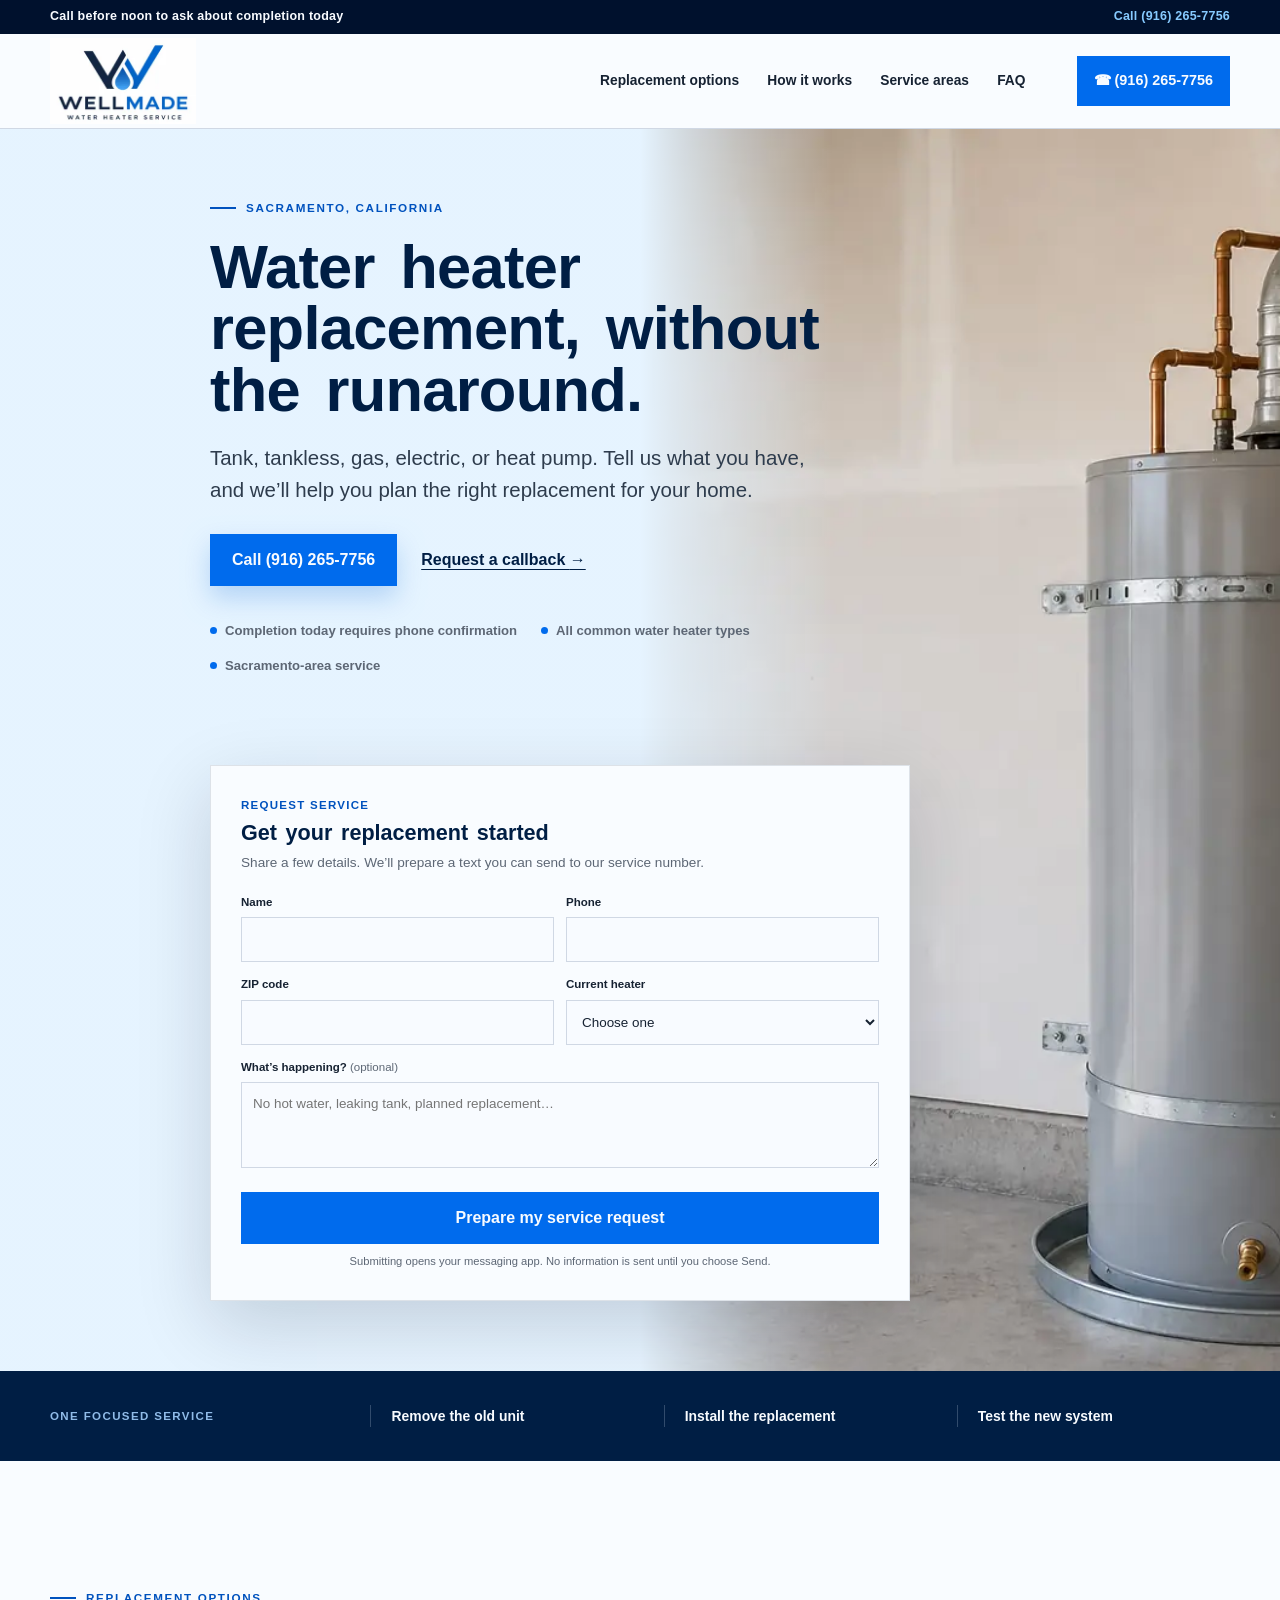
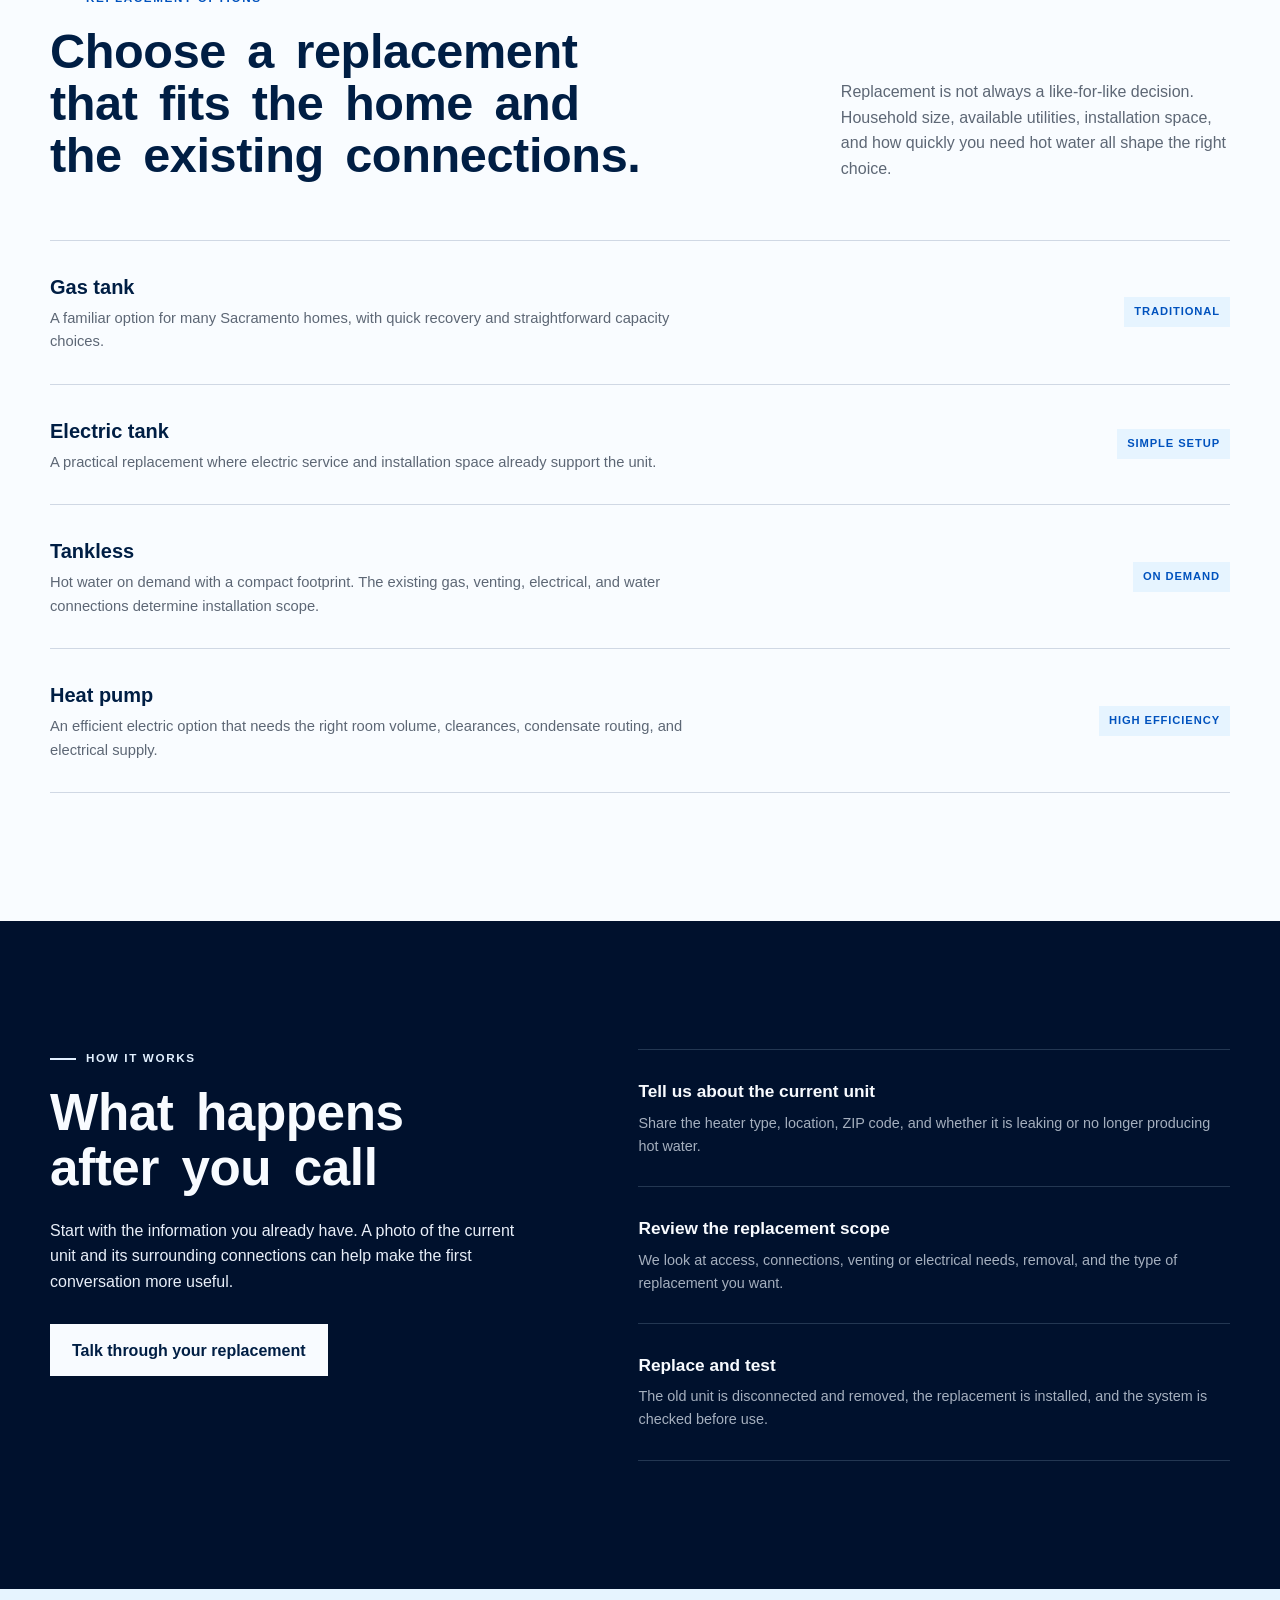
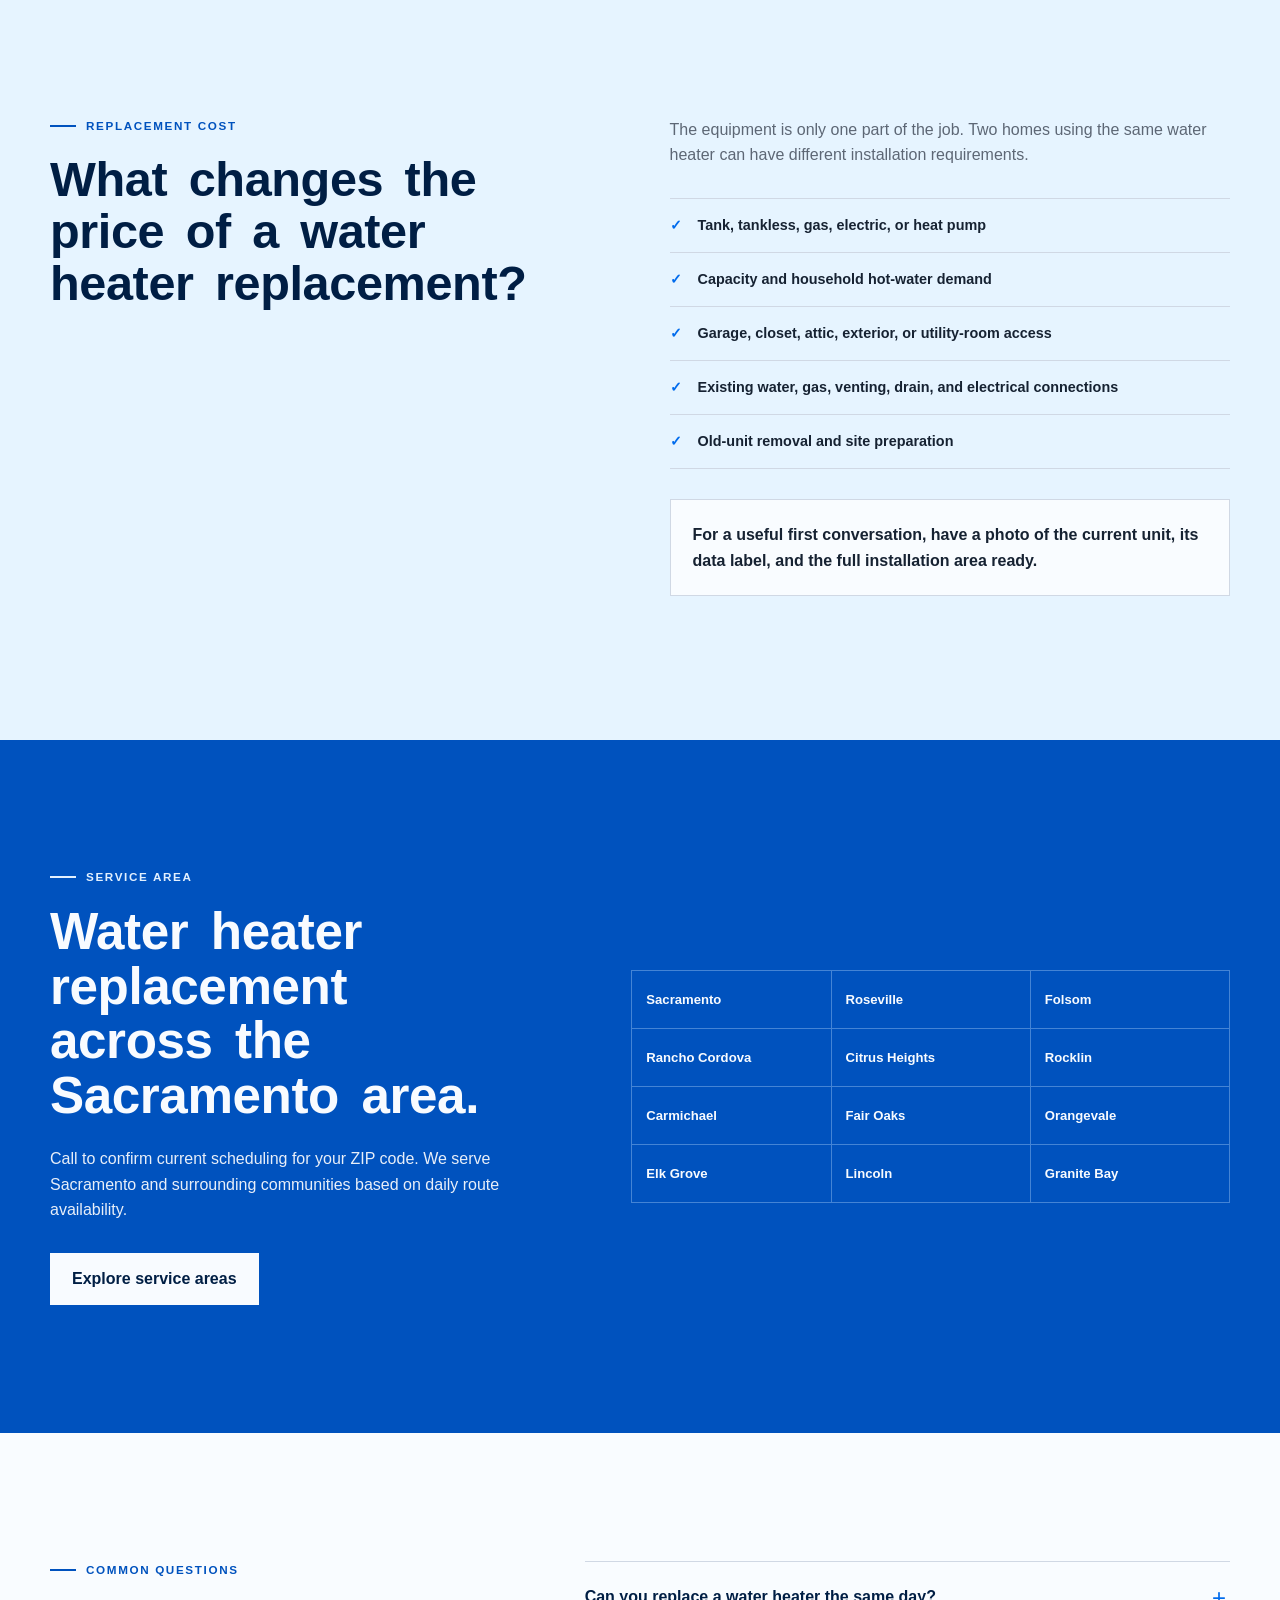
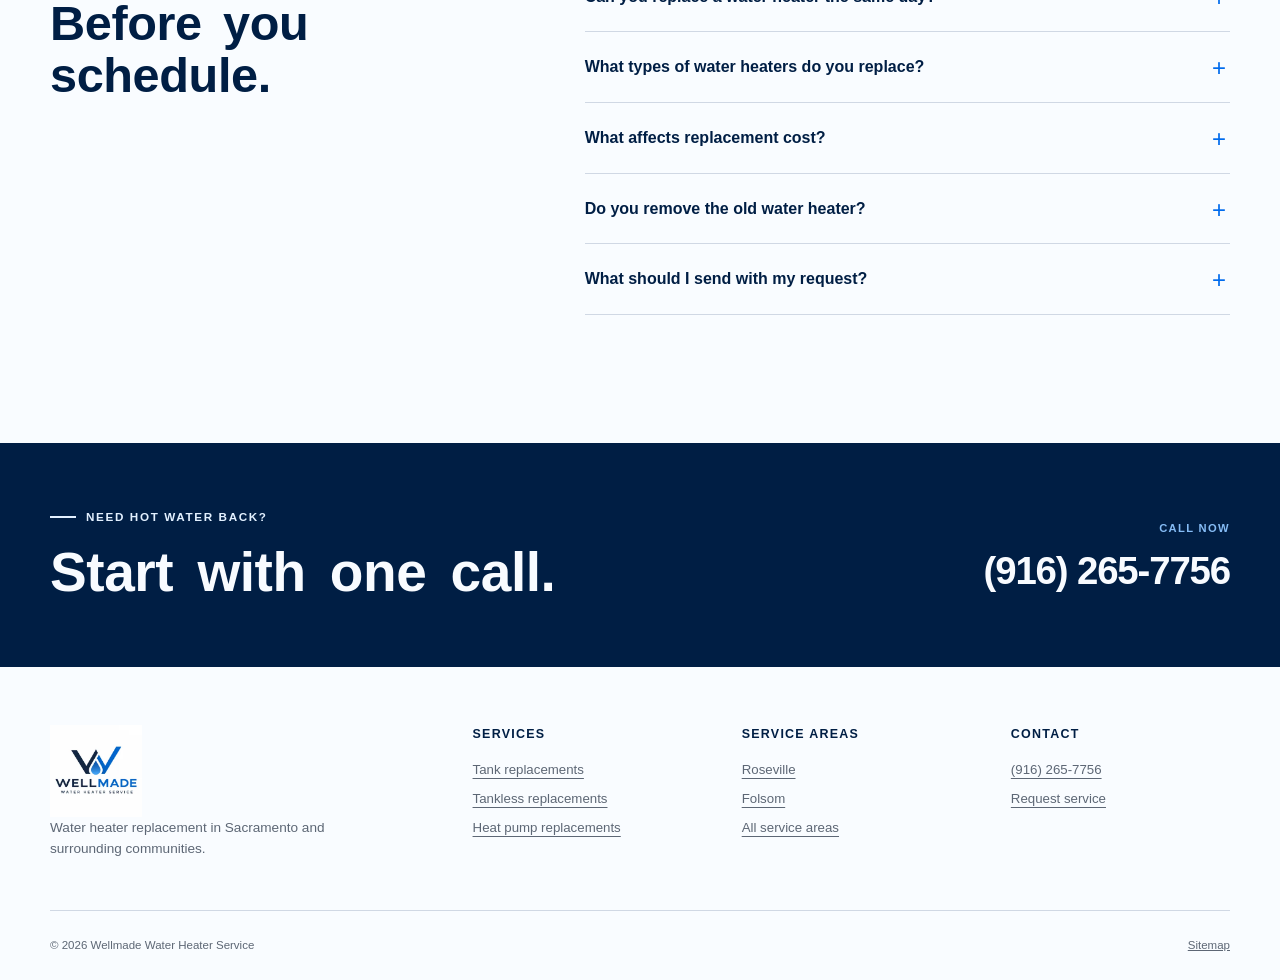
==== commit 14ee3a7c: "Deploy reviewed California service-area pages" ====
--- a/index.html
+++ b/index.html
@@ -3,13 +3,13 @@
 <head>
   <meta charset="utf-8">
   <meta name="viewport" content="width=device-width, initial-scale=1">
-  <title>Water Heater Replacement Sacramento, CA | Same-Day Service</title>
-  <meta name="description" content="Need to replace a water heater in Sacramento? Wellmade replaces tank, tankless, gas, electric, and heat pump water heaters. Same-day appointments available. Call (916) 265-7756.">
+  <title>Water Heater Replacement in Sacramento, CA | Wellmade</title>
+  <meta name="description" content="Water heater replacement in Sacramento for tank, tankless, gas, electric, and heat pump systems. Call before noon to ask about completion today.">
   <link rel="canonical" href="https://replacewaterheaters.com/">
   <meta name="robots" content="index,follow,max-image-preview:large">
   <meta property="og:type" content="website">
   <meta property="og:title" content="Water Heater Replacement in Sacramento | Wellmade">
-  <meta property="og:description" content="Straightforward water heater replacement with same-day appointments available in the Sacramento area.">
+  <meta property="og:description" content="Water heater replacement in the Sacramento area. Call before noon to ask whether completion by evening may be possible.">
   <meta property="og:url" content="https://replacewaterheaters.com/">
   <meta property="og:image" content="https://replacewaterheaters.com/assets/water-heater-hero-1536.webp">
   <meta name="theme-color" content="#075bd8">
@@ -24,68 +24,108 @@
     .request-form{align-self:center;padding:30px;background:var(--paper);box-shadow:var(--shadow);border:1px solid oklch(91% .01 255)}.request-form input,.request-form select,.request-form textarea{width:100%;min-height:45px}.field-row{display:grid;grid-template-columns:1fr 1fr;gap:12px}.field{margin-bottom:13px}.field label{display:block;margin-bottom:6px;font-size:.72rem;font-weight:700}.button--submit{width:100%;background:var(--blue);color:var(--white)}
     .mobile-cta{display:none}@media(max-width:980px){.desktop-nav{display:none}.header-call{margin-left:auto}.hero{background:var(--sky)}.hero__image{inset:0 0 0 58%;opacity:.55}.hero__grid{grid-template-columns:minmax(0,1fr) minmax(340px,.72fr);gap:30px}}@media(max-width:760px){:root{--shell:min(100% - 30px,620px)}body{padding-bottom:62px}.service-bar__inner{justify-content:center}.service-bar__inner span{display:none}.header-inner{height:84px}.brand{flex-basis:134px;width:134px;height:80px}.brand img{width:130px;height:130px;top:-25px}.header-call{padding:10px 12px;font-size:0}.header-call span{font-size:1.1rem}.hero{min-height:auto}.hero__image{position:relative;inset:auto;height:320px;opacity:1}.hero__image img{object-position:63% center}.hero__image:after{background:linear-gradient(0deg,var(--sky),transparent 35%)}.hero__grid{min-height:auto;display:flex;flex-direction:column;align-items:stretch;padding:0 0 48px;margin-top:-38px}.hero__copy{position:relative;z-index:2}h1{font-size:clamp(2.25rem,9.5vw,3.5rem)}.hero__lead{font-size:1rem}.hero__actions .button{width:100%}.text-link{width:100%;text-align:center}.hero__facts{gap:10px;flex-direction:column}.request-form{padding:24px 18px}.field-row{grid-template-columns:1fr;gap:0}.mobile-cta{position:fixed;z-index:50;inset:auto 0 0;height:62px;display:grid;grid-template-columns:1fr 1fr;background:var(--paper)}.mobile-cta a{display:grid;place-items:center;text-decoration:none;font-size:.82rem;font-weight:800}.mobile-cta a:first-child{background:var(--blue);color:var(--white)}}
   </style>
-  <link rel="preload" href="/styles.css" as="style" onload="this.onload=null;this.rel='stylesheet'">
-  <noscript><link rel="stylesheet" href="/styles.css"></noscript>
+  <link rel="preload" href="/styles.css?v=20260810p" as="style" onload="this.onload=null;this.rel='stylesheet'">
+  <noscript><link rel="stylesheet" href="/styles.css?v=20260810p"></noscript>
   <script type="application/ld+json">
-  {
-    "@context": "https://schema.org",
-    "@type": "HomeAndConstructionBusiness",
-    "name": "Wellmade Water Heater Service",
-    "url": "https://replacewaterheaters.com/",
-    "logo": "https://replacewaterheaters.com/assets/wellmade-water-heater-logo.png",
-    "image": "https://replacewaterheaters.com/assets/water-heater-hero.png",
+{
+  "@context": "https://schema.org",
+  "@type": "HomeAndConstructionBusiness",
+  "@id": "https://replacewaterheaters.com/#business",
+  "name": "Wellmade Water Heater Service",
+  "url": "https://replacewaterheaters.com/",
+  "logo": "https://replacewaterheaters.com/assets/wellmade-water-heater-logo.png",
+  "image": "https://replacewaterheaters.com/assets/water-heater-hero.png",
+  "telephone": "+1-916-265-7756",
+  "areaServed": [
+    {
+      "@type": "City",
+      "name": "Sacramento"
+    },
+    {
+      "@type": "City",
+      "name": "Roseville"
+    },
+    {
+      "@type": "City",
+      "name": "Folsom"
+    },
+    {
+      "@type": "City",
+      "name": "Rancho Cordova"
+    }
+  ],
+  "knowsAbout": [
+    "Water heater replacement",
+    "Water heater installation",
+    "Tankless water heater replacement",
+    "Gas water heater replacement",
+    "Electric water heater replacement",
+    "Heat pump water heater replacement"
+  ],
+  "contactPoint": {
+    "@type": "ContactPoint",
     "telephone": "+1-916-265-7756",
-    "areaServed": [
-      {"@type":"City","name":"Sacramento"},
-      {"@type":"City","name":"Roseville"},
-      {"@type":"City","name":"Folsom"},
-      {"@type":"City","name":"Rancho Cordova"}
-    ],
-    "knowsAbout": ["Water heater replacement", "Water heater installation", "Tankless water heater replacement", "Gas water heater replacement", "Electric water heater replacement", "Heat pump water heater replacement"],
-    "contactPoint": {
-      "@type": "ContactPoint",
-      "telephone": "+1-916-265-7756",
-      "contactType": "customer service",
-      "areaServed": "US-CA",
-      "availableLanguage": "English"
+    "contactType": "customer service",
+    "areaServed": "US-CA",
+    "availableLanguage": "English"
+  }
+}
+</script>
+  <script type="application/ld+json">
+{
+  "@context": "https://schema.org",
+  "@type": "FAQPage",
+  "mainEntity": [
+    {
+      "@type": "Question",
+      "name": "Can you replace a water heater the same day?",
+      "acceptedAnswer": {
+        "@type": "Answer",
+        "text": "Call before noon to ask whether completion today may be possible. We confirm timing by phone after checking the route, equipment availability, site conditions, and permit needs."
+      }
+    },
+    {
+      "@type": "Question",
+      "name": "What types of water heaters do you replace?",
+      "acceptedAnswer": {
+        "@type": "Answer",
+        "text": "We replace traditional tank, tankless, gas, electric, and heat pump water heaters for Sacramento-area homes."
+      }
+    },
+    {
+      "@type": "Question",
+      "name": "What affects replacement cost?",
+      "acceptedAnswer": {
+        "@type": "Answer",
+        "text": "Heater type and capacity, installation location, existing connections, venting or electrical requirements, removal, and required site preparation all affect the scope."
+      }
+    },
+    {
+      "@type": "Question",
+      "name": "Do you remove the old water heater?",
+      "acceptedAnswer": {
+        "@type": "Answer",
+        "text": "Old-unit removal can be included with the replacement. Confirm access and removal details when requesting your estimate."
+      }
+    },
+    {
+      "@type": "Question",
+      "name": "What should I send with my request?",
+      "acceptedAnswer": {
+        "@type": "Answer",
+        "text": "Your name, phone, ZIP code, heater type, and a short description are enough to start. Photos of the unit, data label, connections, and surrounding space are also useful."
+      }
     }
-  }
-  </script>
-  <script type="application/ld+json">
-  {
-    "@context": "https://schema.org",
-    "@type": "FAQPage",
-    "mainEntity": [
-      {
-        "@type": "Question",
-        "name": "Can you replace a water heater the same day in Sacramento?",
-        "acceptedAnswer": {"@type":"Answer","text":"Same-day appointments are available based on scheduling and equipment availability. Call early or send a request with your current water heater type and ZIP code."}
-      },
-      {
-        "@type": "Question",
-        "name": "What types of water heaters do you replace?",
-        "acceptedAnswer": {"@type":"Answer","text":"Wellmade replaces traditional tank, tankless, gas, electric, and heat pump water heaters for Sacramento-area homes."}
-      },
-      {
-        "@type": "Question",
-        "name": "What affects water heater replacement cost?",
-        "acceptedAnswer": {"@type":"Answer","text":"Cost depends on the heater type and capacity, installation location, existing connections, venting or electrical requirements, removal, and any work needed for the new installation."}
-      },
-      {
-        "@type": "Question",
-        "name": "Do you remove the old water heater?",
-        "acceptedAnswer": {"@type":"Answer","text":"Old-unit removal can be included with the replacement. Confirm access and removal details when requesting your estimate."}
-      }
-    ]
-  }
-  </script>
+  ]
+}
+</script>
 </head>
 <body>
   <a class="skip-link" href="#main">Skip to main content</a>
 
   <div class="service-bar">
     <div class="shell service-bar__inner">
-      <span>Same-day appointments available</span>
+      <span>Call before noon to ask about completion today</span>
       <a href="tel:+19162657756">Call (916) 265-7756</a>
     </div>
   </div>
@@ -123,7 +163,7 @@
             <a class="text-link" href="#request">Request a callback <span aria-hidden="true">→</span></a>
           </div>
           <ul class="hero__facts" aria-label="Service highlights">
-            <li>Same-day appointments</li>
+            <li>Completion today requires phone confirmation</li>
             <li>All common water heater types</li>
             <li>Sacramento-area service</li>
           </ul>
@@ -187,7 +227,7 @@
         <div class="section-heading section-heading--split">
           <div>
             <p class="eyebrow"><span></span>Replacement options</p>
-            <h2>The right water heater for the way your home uses hot water.</h2>
+            <h2>Choose a replacement that fits the home and the existing connections.</h2>
           </div>
           <p>Replacement is not always a like-for-like decision. Household size, available utilities, installation space, and how quickly you need hot water all shape the right choice.</p>
         </div>
@@ -217,7 +257,7 @@
       <div class="shell process__grid">
         <div class="process__intro">
           <p class="eyebrow eyebrow--light"><span></span>How it works</p>
-          <h2>From cold water to a clear replacement plan.</h2>
+          <h2>What happens after you call</h2>
           <p>Start with the information you already have. A photo of the current unit and its surrounding connections can help make the first conversation more useful.</p>
           <a class="button button--light" href="tel:+19162657756">Talk through your replacement</a>
         </div>
@@ -274,7 +314,7 @@
         <div class="faq-list">
           <details>
             <summary>Can you replace a water heater the same day?</summary>
-            <p>Same-day appointments are available based on scheduling and equipment availability. Call early or send your current heater type and ZIP code through the request form.</p>
+            <p>Call before noon to ask whether completion today may be possible. We confirm timing by phone after checking the route, equipment availability, site conditions, and permit needs.</p>
           </details>
           <details>
             <summary>What types of water heaters do you replace?</summary>
@@ -325,6 +365,6 @@
     <a href="#request">Request service</a>
   </div>
 
-  <script src="/script.js" defer></script>
+  <script src="/script.js?v=20260810b" defer></script>
 </body>
 </html>
--- a/styles.css
+++ b/styles.css
@@ -80,7 +80,7 @@
 .intent-strip p { margin: 0; color: oklch(78% 0.08 250); font-size: 0.72rem; font-weight: 800; letter-spacing: 0.12em; text-transform: uppercase; }
 .intent-strip strong { padding-left: 20px; border-left: 1px solid oklch(60% 0.05 255 / 0.45); font-size: 0.87rem; }
 
-.intent-strip, .section, .final-cta, .site-footer { content-visibility: auto; contain-intrinsic-size: auto 800px; }
+.intent-strip, .section, .final-cta, .site-footer { content-visibility: visible; contain: none; }
 .section { padding-block: clamp(80px, 10vw, 140px); }
 .section-heading--split { display: grid; grid-template-columns: minmax(0, 1.15fr) minmax(300px, 0.65fr); gap: 8vw; align-items: end; margin-bottom: 58px; }
 .section-heading h2, .cost h2, .faq h2 { margin-bottom: 0; color: var(--navy); font-size: clamp(2rem, 3.8vw, 3.65rem); line-height: 1.07; letter-spacing: -0.008em; word-spacing: 0.17em; text-wrap: balance; }
@@ -295,13 +295,15 @@
 
 /* Six evidence-led city compositions */
 .sd-hero, .la-hero, .fr-hero { padding: clamp(60px,8vw,110px) 0; background: var(--paper); }
-.sd-hero__layout { display:grid; grid-template-columns:.55fr 1fr; gap:8vw; align-items:end; }
-.sd-hero h1, .la-hero h1, .fr-hero h1, .oc-hero h1, .sf-hero h1, .sj-hero h1 { color:inherit; font-size:clamp(2.5rem,5.5vw,5.4rem); line-height:.98; }
-.sd-hero__fork { display:grid; grid-template-columns:.8fr 1.2fr; border-left:4px solid var(--blue); }
-.sd-hero__fork a { min-height:280px; display:flex; flex-direction:column; justify-content:space-between; padding:38px; border:1px solid var(--line); text-decoration:none; }
+.sd-hero__layout { display:grid; grid-template-columns:minmax(0,1.15fr) minmax(420px,.85fr); gap:clamp(48px,6vw,92px); align-items:center; }
+.sd-hero h1, .la-hero h1, .fr-hero h1, .oc-hero h1, .sf-hero h1, .sj-hero h1 { color:inherit; max-width:18ch; font-size:clamp(2.65rem,4.35vw,4.75rem); line-height:1.02; letter-spacing:-.035em; text-wrap:balance; }
+.sd-hero header > p:not(.eyebrow) { max-width:66ch; }
+.sd-hero__fork { display:grid; grid-template-columns:repeat(2,minmax(0,1fr)); border:1px solid var(--line); background:var(--paper); }
+.sd-hero__fork a { min-width:0; min-height:240px; display:flex; flex-direction:column; justify-content:space-between; gap:32px; padding:clamp(24px,2.5vw,34px); border:0; text-decoration:none; }
+.sd-hero__fork a + a { border-left:1px solid var(--line); }
 .sd-hero__fork a:last-child { background:var(--sky); }
 .sd-hero__fork strong { color:var(--navy); font-size:1.45rem; }
-.sd-hero__fork span { color:var(--muted); }
+.sd-hero__fork span { color:var(--muted); line-height:1.55; overflow-wrap:normal; word-break:normal; }
 .sd-estimate dl { display:grid; grid-template-columns:repeat(3,1fr); margin:42px 0 0; border-top:1px solid var(--line); border-left:1px solid var(--line); }
 .sd-estimate dl div { padding:26px; border-right:1px solid var(--line); border-bottom:1px solid var(--line); }
 .sd-estimate dt { color:var(--navy); font-weight:800; }
@@ -321,9 +323,7 @@
 .sj-hero__copy { max-width:800px; margin:auto; padding:45px 0 80px; text-align:center; }
 .sj-hero__copy .eyebrow { justify-content:center; }
 .sj-hero__copy p { color:oklch(86% .025 255); }
-.sj-hero__checks { display:grid; grid-template-columns:repeat(4,1fr); transform:translateY(28px); background:var(--paper); color:var(--ink); box-shadow:var(--shadow); }
-.sj-hero__checks span { padding:24px; border-right:1px solid var(--line); font-weight:700; }
-.sj-hero__checks span::before { content:'✓'; margin-right:10px; color:var(--blue); }
+.sj-hero__checks { max-width:760px; margin:0 auto; padding:0 0 44px; color:oklch(83% .03 255); text-align:center; line-height:1.65; }
 .sj-questions .shell { display:grid; grid-template-columns:.55fr 1fr; gap:8vw; }
 .question-index { display:grid; grid-template-columns:1fr 1fr; gap:26px; }
 .question-index details { padding:20px; border:1px solid var(--line); }
@@ -332,11 +332,11 @@
 .sj-phone, .sf-call { display:flex; justify-content:center; gap:30px; padding:18px; background:var(--navy); color:var(--white); }
 .sj-phone a, .sf-call a { white-space:nowrap; font-weight:800; }
 
-.la-hero .shell { display:grid; grid-template-columns:1fr 260px; gap:7vw; }
+.la-hero .shell { display:grid; grid-template-columns:minmax(0,1fr) 300px; column-gap:clamp(44px,6vw,88px); row-gap:28px; align-items:start; }
 .la-hero .breadcrumbs, .la-hero .address-micro { grid-column:1 / -1; }
 .la-hero__title { max-width:900px; }
-.la-hero aside { border-left:5px solid var(--blue); padding-left:24px; }
-.address-micro { max-width:900px; margin-top:30px; }
+.la-hero aside { padding:24px; border:1px solid var(--line); background:var(--sky); }
+.address-micro { max-width:900px; margin-top:4px; }
 .address-micro > div, .oc-resolve > div { display:flex; }
 .address-micro input, .oc-resolve input { min-width:0; flex:1; min-height:52px; padding:12px; border:1px solid var(--line); }
 .la-fieldsets { display:grid; grid-template-columns:1.2fr .9fr .8fr; gap:24px; }
@@ -365,24 +365,26 @@
 .oc-answers details { padding:20px; border-top:3px solid oklch(70% .06 80); }
 .oc-answers summary { color:var(--navy); font-weight:800; cursor:pointer; }
 .oc-dock { padding:32px 0; background:var(--navy-deep); }
-.oc-dock .request-form { display:grid; grid-template-columns:1fr .7fr auto auto; gap:14px; align-items:end; box-shadow:none; }
-.oc-dock .field { margin:0; }
-.oc-dock small { grid-column:1/-1; }
+.oc-dock .request-form { display:block; max-width:760px; margin-inline:auto; box-shadow:none; }
+.oc-dock .button--light { width:100%; margin-top:12px; }
+.oc-dock small { display:block; margin-top:12px; }
 
 .sf-hero { min-height:720px; padding:70px 0; display:flex; align-items:stretch; }
 .sf-hero .shell { display:flex; flex-direction:column; }
 .sf-hero__layout { flex:1; display:grid; grid-template-columns:1fr .72fr; gap:8vw; align-items:end; }
 .sf-hero header p { color:oklch(85% .03 255); }
 .sf-hero header a { color:oklch(82% .12 250); }
-.sf-status { border-top:1px solid oklch(70% .05 255 / .5); }
-.sf-status p { display:flex; justify-content:space-between; gap:24px; margin:0; padding:18px 0; border-bottom:1px solid oklch(70% .05 255 / .5); }
-.sf-status span { color:oklch(82% .12 250); }
+.sf-hero__note { align-self:center; max-width:430px; padding:34px; border:1px solid oklch(70% .05 255 / .55); background:oklch(24% .06 255); }
+.sf-hero__note strong { display:block; max-width:16ch; color:var(--white); font-size:clamp(1.4rem,2.2vw,2rem); line-height:1.15; }
+.sf-hero__note p { margin:22px 0; color:oklch(88% .025 255); line-height:1.65; }
+.sf-hero__note a { color:oklch(86% .12 250); font-weight:800; }
 .sf-faq .shell { display:grid; grid-template-columns:.8fr 1fr; gap:8vw; }
 .sf-faq details { padding:24px; margin-bottom:18px; border:1px solid var(--line); }
 .sf-assess { padding:90px 0 0; background:var(--sky); }
 .sf-assess > .shell { display:grid; grid-template-columns:1fr .85fr; gap:8vw; padding-bottom:70px; }
 
-.fr-hero { max-width:1000px; }
+.fr-hero { max-width:none; }
+.fr-hero .shell { max-width:1000px; margin-inline:auto; }
 .fr-hero h1 { max-width:850px; font-size:clamp(2.4rem,4.8vw,4.6rem); }
 .fr-prompt { display:flex; gap:12px; flex-wrap:wrap; margin:34px 0; }
 .fr-prompt a { padding:14px 18px; border:1px solid var(--line); color:var(--navy); font-weight:800; text-decoration:none; }
@@ -411,12 +413,54 @@
 .sf-permit-memo h2 { color:var(--white); font-size:clamp(2rem,3.8vw,3.5rem); }
 
 @media (max-width: 760px) {
+  html { scroll-behavior: auto; }
   body { overflow-x: hidden; }
   .page-hero { padding-block: 48px 64px; }
   .page-hero__grid, .content-grid { width: 100%; max-width: 100%; grid-template-columns: minmax(0, 1fr); gap: 38px; }
   .page-hero__copy, .page-hero__copy > p, .page-hero h1 { width: 100%; max-width: 100%; overflow-wrap: break-word; }
   .page-hero__actions .button, .page-hero__actions .text-link { width: 100%; text-align: center; }
   .area-link { min-height: 190px; }
+}
+
+/* buyer-facing-quality.v3: dense comparisons read as one editorial sequence, not adjacent panels */
+@media (min-width: 761px) {
+  .hero__grid { grid-template-columns: minmax(0, 1fr); max-width: 860px; }
+  .hero .request-form { width: 100%; max-width: 700px; }
+  .fork-grid, .result-grid, .location-cards, .resolver-grid, .next-grid,
+  .packet-grid, .variable-grid, .trade-grid, .score-grid, .la-fieldsets,
+  .oc-hero__paths, .sj-hero__checks, .scope-topics {
+    display: block;
+    max-width: 900px;
+    border: 0;
+  }
+  .fork-grid article, .result-grid article, .location-cards article,
+  .resolver-grid article, .next-grid article, .packet-grid article,
+  .variable-grid article, .trade-grid article, .score-grid article,
+  .la-fieldsets fieldset, .oc-hero__paths p, .sj-hero__checks span,
+  .scope-topics p {
+    width: 100%;
+    margin: 0;
+    padding: 24px 0;
+    border: 0;
+    background: transparent;
+  }
+  .fork-grid article + article, .result-grid article + article,
+  .location-cards article + article, .resolver-grid article + article,
+  .next-grid article + article, .packet-grid article + article,
+  .variable-grid article + article, .trade-grid article + article,
+  .score-grid article + article, .la-fieldsets fieldset + fieldset,
+  .oc-hero__paths p + p, .sj-hero__checks span + span,
+  .scope-topics p + p {
+    margin-top: 34px;
+  }
+  .fork-grid .fork-card--accent, .location-cards article:last-child {
+    color: inherit;
+    background: transparent;
+  }
+  .fork-grid .fork-card--accent h3 { color: var(--navy); }
+  .fork-grid .fork-card--accent p, .fork-grid .fork-card--accent li { color: var(--muted); }
+  .result-grid h2, .trade-grid h3 { color: var(--white); }
+  .area-directory { grid-template-columns: minmax(0, 1fr); border-left: 0; }
 }
 
 @media (max-width: 980px) {
@@ -479,17 +523,19 @@
   .intent-strip__grid { min-height: auto; padding-block: 22px; display: grid; grid-template-columns: 1fr; gap: 10px; }
   .intent-strip strong { padding: 8px 0; border-left: 0; border-top: 1px solid oklch(60% 0.05 255 / 0.4); }
   .section { padding-block: 76px; }
+  .section { content-visibility: visible; contain: none; }
   .section-heading--split, .process__grid, .cost__grid, .service-area__grid, .faq__grid { grid-template-columns: 1fr; gap: 42px; }
   .section-heading--split { margin-bottom: 40px; }
   .section-heading h2, .cost h2, .faq h2, .process__intro h2, .service-area h2 { font-size: clamp(2rem, 9.5vw, 3.1rem); }
-  .option-row { grid-template-columns: 1fr; gap: 16px; align-items: start; }
+  .option-row { width: 100%; min-width: 0; grid-template-columns: minmax(0, 1fr); gap: 16px; align-items: start; }
+  .option-row > div, .option-row h3, .option-row p { width: 100%; min-width: 0; overflow-wrap: normal; word-break: normal; }
   .option-tag { justify-self: start; }
   .city-list { grid-template-columns: repeat(2, 1fr); }
   .final-cta__inner { align-items: start; }
   .final-cta__phone { text-align: left; }
   .footer__grid { grid-template-columns: 1fr 1fr; }
   .footer-brand { grid-column: 1 / -1; }
-  .mobile-cta { position: fixed; z-index: 50; inset: auto 0 0; height: 62px; display: grid; grid-template-columns: 1fr 1fr; background: var(--paper); box-shadow: 0 -10px 30px oklch(20% 0.04 255 / 0.15); }
+  .mobile-cta { display:none; }
   .mobile-cta a { display: grid; place-items: center; text-decoration: none; font-size: 0.82rem; font-weight: 800; }
   .mobile-cta a:first-child { background: var(--blue); color: var(--white); }
   .mobile-cta a:last-child { color: var(--navy); }
@@ -504,13 +550,47 @@
   .header-call { min-width: 44px; min-height: 44px; display: grid; place-items: center; }
   .header-call span { font-size: 1rem; white-space: nowrap; }
   .sd-hero__fork,.sd-estimate dl,.sj-hero__checks,.question-index,.la-fieldsets,.la-schedule .shell > div,.oc-hero__paths,.oc-answers,.scope-topics { grid-template-columns:1fr; }
-  .sd-hero__fork a { min-height:190px; }
+  .sd-hero__fork a { min-height:auto; }
+  .sd-hero { padding-top:12px; }
+  .sd-hero__fork a { padding:20px; gap:16px; }
+  .sd-hero__fork a + a { border-left:0; border-top:1px solid var(--line); }
   .sd-close .shell,.oc-dock .request-form { grid-template-columns:1fr; }
   .address-micro > div,.oc-resolve > div { flex-direction:column; }
   .sf-hero { min-height:620px; }
   .fr-close .shell { align-items:stretch; flex-direction:column; }
   .fr-close p { margin-right:0; }
   .fr-facts .shell,.sf-story .shell { grid-template-columns:1fr; }
+  .fr-hero { padding-top:38px; padding-bottom:84px; }
+  .fr-prompt { margin:22px 0; gap:10px; }
+  .sf-hero__note { align-self:stretch; max-width:none; padding:24px; }
+  .sj-hero__checks { padding-bottom:32px; text-align:left; }
+  .matrix { overflow:visible; border:0; }
+  .matrix > div { min-width:0; display:grid; grid-template-columns:1fr; margin-bottom:18px; border:1px solid var(--line); }
+  .matrix .matrix__head { display:none; }
+  .matrix [role="row"] > span { padding:14px 16px; border:0; border-bottom:1px solid var(--line); }
+  .matrix [role="row"] > span:last-child { border-bottom:0; }
+  .matrix [role="row"] > span::before { display:block; margin-bottom:4px; color:var(--muted); font-size:.7rem; font-weight:800; letter-spacing:.08em; text-transform:uppercase; }
+  .matrix [role="row"] > span:nth-child(1)::before { content:"Question"; }
+  .matrix [role="row"] > span:nth-child(2)::before { content:"Compatible replacement"; }
+  .matrix [role="row"] > span:nth-child(3)::before { content:"Tankless conversion"; }
+}
+
+/* Keep comparison choices readable as prose at tablet and mobile sizes too. */
+.fork-grid, .result-grid, .location-cards, .resolver-grid, .next-grid,
+.packet-grid, .variable-grid, .trade-grid, .score-grid, .la-fieldsets,
+.oc-hero__paths, .sj-hero__checks, .scope-topics {
+  grid-template-columns: minmax(0, 1fr);
+  border-left: 0;
+  border-right: 0;
+}
+.fork-grid article + article, .result-grid article + article,
+.location-cards article + article, .resolver-grid article + article,
+.packet-grid article + article, .variable-grid article + article,
+.trade-grid article + article, .score-grid article + article,
+.la-fieldsets fieldset + fieldset, .oc-hero__paths p + p,
+.sj-hero__checks span + span, .scope-topics p + p {
+  border-left: 0;
+  margin-top: 28px;
 }
 
 @media (prefers-reduced-motion: reduce) {
--- a/styles.css
+++ b/styles.css
@@ -80,7 +80,7 @@
 .intent-strip p { margin: 0; color: oklch(78% 0.08 250); font-size: 0.72rem; font-weight: 800; letter-spacing: 0.12em; text-transform: uppercase; }
 .intent-strip strong { padding-left: 20px; border-left: 1px solid oklch(60% 0.05 255 / 0.45); font-size: 0.87rem; }
 
-.intent-strip, .section, .final-cta, .site-footer { content-visibility: auto; contain-intrinsic-size: auto 800px; }
+.intent-strip, .section, .final-cta, .site-footer { content-visibility: visible; contain: none; }
 .section { padding-block: clamp(80px, 10vw, 140px); }
 .section-heading--split { display: grid; grid-template-columns: minmax(0, 1.15fr) minmax(300px, 0.65fr); gap: 8vw; align-items: end; margin-bottom: 58px; }
 .section-heading h2, .cost h2, .faq h2 { margin-bottom: 0; color: var(--navy); font-size: clamp(2rem, 3.8vw, 3.65rem); line-height: 1.07; letter-spacing: -0.008em; word-spacing: 0.17em; text-wrap: balance; }
@@ -295,13 +295,15 @@
 
 /* Six evidence-led city compositions */
 .sd-hero, .la-hero, .fr-hero { padding: clamp(60px,8vw,110px) 0; background: var(--paper); }
-.sd-hero__layout { display:grid; grid-template-columns:.55fr 1fr; gap:8vw; align-items:end; }
-.sd-hero h1, .la-hero h1, .fr-hero h1, .oc-hero h1, .sf-hero h1, .sj-hero h1 { color:inherit; font-size:clamp(2.5rem,5.5vw,5.4rem); line-height:.98; }
-.sd-hero__fork { display:grid; grid-template-columns:.8fr 1.2fr; border-left:4px solid var(--blue); }
-.sd-hero__fork a { min-height:280px; display:flex; flex-direction:column; justify-content:space-between; padding:38px; border:1px solid var(--line); text-decoration:none; }
+.sd-hero__layout { display:grid; grid-template-columns:minmax(0,1.15fr) minmax(420px,.85fr); gap:clamp(48px,6vw,92px); align-items:center; }
+.sd-hero h1, .la-hero h1, .fr-hero h1, .oc-hero h1, .sf-hero h1, .sj-hero h1 { color:inherit; max-width:18ch; font-size:clamp(2.65rem,4.35vw,4.75rem); line-height:1.02; letter-spacing:-.035em; text-wrap:balance; }
+.sd-hero header > p:not(.eyebrow) { max-width:66ch; }
+.sd-hero__fork { display:grid; grid-template-columns:repeat(2,minmax(0,1fr)); border:1px solid var(--line); background:var(--paper); }
+.sd-hero__fork a { min-width:0; min-height:240px; display:flex; flex-direction:column; justify-content:space-between; gap:32px; padding:clamp(24px,2.5vw,34px); border:0; text-decoration:none; }
+.sd-hero__fork a + a { border-left:1px solid var(--line); }
 .sd-hero__fork a:last-child { background:var(--sky); }
 .sd-hero__fork strong { color:var(--navy); font-size:1.45rem; }
-.sd-hero__fork span { color:var(--muted); }
+.sd-hero__fork span { color:var(--muted); line-height:1.55; overflow-wrap:normal; word-break:normal; }
 .sd-estimate dl { display:grid; grid-template-columns:repeat(3,1fr); margin:42px 0 0; border-top:1px solid var(--line); border-left:1px solid var(--line); }
 .sd-estimate dl div { padding:26px; border-right:1px solid var(--line); border-bottom:1px solid var(--line); }
 .sd-estimate dt { color:var(--navy); font-weight:800; }
@@ -321,9 +323,7 @@
 .sj-hero__copy { max-width:800px; margin:auto; padding:45px 0 80px; text-align:center; }
 .sj-hero__copy .eyebrow { justify-content:center; }
 .sj-hero__copy p { color:oklch(86% .025 255); }
-.sj-hero__checks { display:grid; grid-template-columns:repeat(4,1fr); transform:translateY(28px); background:var(--paper); color:var(--ink); box-shadow:var(--shadow); }
-.sj-hero__checks span { padding:24px; border-right:1px solid var(--line); font-weight:700; }
-.sj-hero__checks span::before { content:'✓'; margin-right:10px; color:var(--blue); }
+.sj-hero__checks { max-width:760px; margin:0 auto; padding:0 0 44px; color:oklch(83% .03 255); text-align:center; line-height:1.65; }
 .sj-questions .shell { display:grid; grid-template-columns:.55fr 1fr; gap:8vw; }
 .question-index { display:grid; grid-template-columns:1fr 1fr; gap:26px; }
 .question-index details { padding:20px; border:1px solid var(--line); }
@@ -332,11 +332,11 @@
 .sj-phone, .sf-call { display:flex; justify-content:center; gap:30px; padding:18px; background:var(--navy); color:var(--white); }
 .sj-phone a, .sf-call a { white-space:nowrap; font-weight:800; }
 
-.la-hero .shell { display:grid; grid-template-columns:1fr 260px; gap:7vw; }
+.la-hero .shell { display:grid; grid-template-columns:minmax(0,1fr) 300px; column-gap:clamp(44px,6vw,88px); row-gap:28px; align-items:start; }
 .la-hero .breadcrumbs, .la-hero .address-micro { grid-column:1 / -1; }
 .la-hero__title { max-width:900px; }
-.la-hero aside { border-left:5px solid var(--blue); padding-left:24px; }
-.address-micro { max-width:900px; margin-top:30px; }
+.la-hero aside { padding:24px; border:1px solid var(--line); background:var(--sky); }
+.address-micro { max-width:900px; margin-top:4px; }
 .address-micro > div, .oc-resolve > div { display:flex; }
 .address-micro input, .oc-resolve input { min-width:0; flex:1; min-height:52px; padding:12px; border:1px solid var(--line); }
 .la-fieldsets { display:grid; grid-template-columns:1.2fr .9fr .8fr; gap:24px; }
@@ -365,24 +365,26 @@
 .oc-answers details { padding:20px; border-top:3px solid oklch(70% .06 80); }
 .oc-answers summary { color:var(--navy); font-weight:800; cursor:pointer; }
 .oc-dock { padding:32px 0; background:var(--navy-deep); }
-.oc-dock .request-form { display:grid; grid-template-columns:1fr .7fr auto auto; gap:14px; align-items:end; box-shadow:none; }
-.oc-dock .field { margin:0; }
-.oc-dock small { grid-column:1/-1; }
+.oc-dock .request-form { display:block; max-width:760px; margin-inline:auto; box-shadow:none; }
+.oc-dock .button--light { width:100%; margin-top:12px; }
+.oc-dock small { display:block; margin-top:12px; }
 
 .sf-hero { min-height:720px; padding:70px 0; display:flex; align-items:stretch; }
 .sf-hero .shell { display:flex; flex-direction:column; }
 .sf-hero__layout { flex:1; display:grid; grid-template-columns:1fr .72fr; gap:8vw; align-items:end; }
 .sf-hero header p { color:oklch(85% .03 255); }
 .sf-hero header a { color:oklch(82% .12 250); }
-.sf-status { border-top:1px solid oklch(70% .05 255 / .5); }
-.sf-status p { display:flex; justify-content:space-between; gap:24px; margin:0; padding:18px 0; border-bottom:1px solid oklch(70% .05 255 / .5); }
-.sf-status span { color:oklch(82% .12 250); }
+.sf-hero__note { align-self:center; max-width:430px; padding:34px; border:1px solid oklch(70% .05 255 / .55); background:oklch(24% .06 255); }
+.sf-hero__note strong { display:block; max-width:16ch; color:var(--white); font-size:clamp(1.4rem,2.2vw,2rem); line-height:1.15; }
+.sf-hero__note p { margin:22px 0; color:oklch(88% .025 255); line-height:1.65; }
+.sf-hero__note a { color:oklch(86% .12 250); font-weight:800; }
 .sf-faq .shell { display:grid; grid-template-columns:.8fr 1fr; gap:8vw; }
 .sf-faq details { padding:24px; margin-bottom:18px; border:1px solid var(--line); }
 .sf-assess { padding:90px 0 0; background:var(--sky); }
 .sf-assess > .shell { display:grid; grid-template-columns:1fr .85fr; gap:8vw; padding-bottom:70px; }
 
-.fr-hero { max-width:1000px; }
+.fr-hero { max-width:none; }
+.fr-hero .shell { max-width:1000px; margin-inline:auto; }
 .fr-hero h1 { max-width:850px; font-size:clamp(2.4rem,4.8vw,4.6rem); }
 .fr-prompt { display:flex; gap:12px; flex-wrap:wrap; margin:34px 0; }
 .fr-prompt a { padding:14px 18px; border:1px solid var(--line); color:var(--navy); font-weight:800; text-decoration:none; }
@@ -411,12 +413,54 @@
 .sf-permit-memo h2 { color:var(--white); font-size:clamp(2rem,3.8vw,3.5rem); }
 
 @media (max-width: 760px) {
+  html { scroll-behavior: auto; }
   body { overflow-x: hidden; }
   .page-hero { padding-block: 48px 64px; }
   .page-hero__grid, .content-grid { width: 100%; max-width: 100%; grid-template-columns: minmax(0, 1fr); gap: 38px; }
   .page-hero__copy, .page-hero__copy > p, .page-hero h1 { width: 100%; max-width: 100%; overflow-wrap: break-word; }
   .page-hero__actions .button, .page-hero__actions .text-link { width: 100%; text-align: center; }
   .area-link { min-height: 190px; }
+}
+
+/* buyer-facing-quality.v3: dense comparisons read as one editorial sequence, not adjacent panels */
+@media (min-width: 761px) {
+  .hero__grid { grid-template-columns: minmax(0, 1fr); max-width: 860px; }
+  .hero .request-form { width: 100%; max-width: 700px; }
+  .fork-grid, .result-grid, .location-cards, .resolver-grid, .next-grid,
+  .packet-grid, .variable-grid, .trade-grid, .score-grid, .la-fieldsets,
+  .oc-hero__paths, .sj-hero__checks, .scope-topics {
+    display: block;
+    max-width: 900px;
+    border: 0;
+  }
+  .fork-grid article, .result-grid article, .location-cards article,
+  .resolver-grid article, .next-grid article, .packet-grid article,
+  .variable-grid article, .trade-grid article, .score-grid article,
+  .la-fieldsets fieldset, .oc-hero__paths p, .sj-hero__checks span,
+  .scope-topics p {
+    width: 100%;
+    margin: 0;
+    padding: 24px 0;
+    border: 0;
+    background: transparent;
+  }
+  .fork-grid article + article, .result-grid article + article,
+  .location-cards article + article, .resolver-grid article + article,
+  .next-grid article + article, .packet-grid article + article,
+  .variable-grid article + article, .trade-grid article + article,
+  .score-grid article + article, .la-fieldsets fieldset + fieldset,
+  .oc-hero__paths p + p, .sj-hero__checks span + span,
+  .scope-topics p + p {
+    margin-top: 34px;
+  }
+  .fork-grid .fork-card--accent, .location-cards article:last-child {
+    color: inherit;
+    background: transparent;
+  }
+  .fork-grid .fork-card--accent h3 { color: var(--navy); }
+  .fork-grid .fork-card--accent p, .fork-grid .fork-card--accent li { color: var(--muted); }
+  .result-grid h2, .trade-grid h3 { color: var(--white); }
+  .area-directory { grid-template-columns: minmax(0, 1fr); border-left: 0; }
 }
 
 @media (max-width: 980px) {
@@ -479,17 +523,19 @@
   .intent-strip__grid { min-height: auto; padding-block: 22px; display: grid; grid-template-columns: 1fr; gap: 10px; }
   .intent-strip strong { padding: 8px 0; border-left: 0; border-top: 1px solid oklch(60% 0.05 255 / 0.4); }
   .section { padding-block: 76px; }
+  .section { content-visibility: visible; contain: none; }
   .section-heading--split, .process__grid, .cost__grid, .service-area__grid, .faq__grid { grid-template-columns: 1fr; gap: 42px; }
   .section-heading--split { margin-bottom: 40px; }
   .section-heading h2, .cost h2, .faq h2, .process__intro h2, .service-area h2 { font-size: clamp(2rem, 9.5vw, 3.1rem); }
-  .option-row { grid-template-columns: 1fr; gap: 16px; align-items: start; }
+  .option-row { width: 100%; min-width: 0; grid-template-columns: minmax(0, 1fr); gap: 16px; align-items: start; }
+  .option-row > div, .option-row h3, .option-row p { width: 100%; min-width: 0; overflow-wrap: normal; word-break: normal; }
   .option-tag { justify-self: start; }
   .city-list { grid-template-columns: repeat(2, 1fr); }
   .final-cta__inner { align-items: start; }
   .final-cta__phone { text-align: left; }
   .footer__grid { grid-template-columns: 1fr 1fr; }
   .footer-brand { grid-column: 1 / -1; }
-  .mobile-cta { position: fixed; z-index: 50; inset: auto 0 0; height: 62px; display: grid; grid-template-columns: 1fr 1fr; background: var(--paper); box-shadow: 0 -10px 30px oklch(20% 0.04 255 / 0.15); }
+  .mobile-cta { display:none; }
   .mobile-cta a { display: grid; place-items: center; text-decoration: none; font-size: 0.82rem; font-weight: 800; }
   .mobile-cta a:first-child { background: var(--blue); color: var(--white); }
   .mobile-cta a:last-child { color: var(--navy); }
@@ -504,13 +550,47 @@
   .header-call { min-width: 44px; min-height: 44px; display: grid; place-items: center; }
   .header-call span { font-size: 1rem; white-space: nowrap; }
   .sd-hero__fork,.sd-estimate dl,.sj-hero__checks,.question-index,.la-fieldsets,.la-schedule .shell > div,.oc-hero__paths,.oc-answers,.scope-topics { grid-template-columns:1fr; }
-  .sd-hero__fork a { min-height:190px; }
+  .sd-hero__fork a { min-height:auto; }
+  .sd-hero { padding-top:12px; }
+  .sd-hero__fork a { padding:20px; gap:16px; }
+  .sd-hero__fork a + a { border-left:0; border-top:1px solid var(--line); }
   .sd-close .shell,.oc-dock .request-form { grid-template-columns:1fr; }
   .address-micro > div,.oc-resolve > div { flex-direction:column; }
   .sf-hero { min-height:620px; }
   .fr-close .shell { align-items:stretch; flex-direction:column; }
   .fr-close p { margin-right:0; }
   .fr-facts .shell,.sf-story .shell { grid-template-columns:1fr; }
+  .fr-hero { padding-top:38px; padding-bottom:84px; }
+  .fr-prompt { margin:22px 0; gap:10px; }
+  .sf-hero__note { align-self:stretch; max-width:none; padding:24px; }
+  .sj-hero__checks { padding-bottom:32px; text-align:left; }
+  .matrix { overflow:visible; border:0; }
+  .matrix > div { min-width:0; display:grid; grid-template-columns:1fr; margin-bottom:18px; border:1px solid var(--line); }
+  .matrix .matrix__head { display:none; }
+  .matrix [role="row"] > span { padding:14px 16px; border:0; border-bottom:1px solid var(--line); }
+  .matrix [role="row"] > span:last-child { border-bottom:0; }
+  .matrix [role="row"] > span::before { display:block; margin-bottom:4px; color:var(--muted); font-size:.7rem; font-weight:800; letter-spacing:.08em; text-transform:uppercase; }
+  .matrix [role="row"] > span:nth-child(1)::before { content:"Question"; }
+  .matrix [role="row"] > span:nth-child(2)::before { content:"Compatible replacement"; }
+  .matrix [role="row"] > span:nth-child(3)::before { content:"Tankless conversion"; }
+}
+
+/* Keep comparison choices readable as prose at tablet and mobile sizes too. */
+.fork-grid, .result-grid, .location-cards, .resolver-grid, .next-grid,
+.packet-grid, .variable-grid, .trade-grid, .score-grid, .la-fieldsets,
+.oc-hero__paths, .sj-hero__checks, .scope-topics {
+  grid-template-columns: minmax(0, 1fr);
+  border-left: 0;
+  border-right: 0;
+}
+.fork-grid article + article, .result-grid article + article,
+.location-cards article + article, .resolver-grid article + article,
+.packet-grid article + article, .variable-grid article + article,
+.trade-grid article + article, .score-grid article + article,
+.la-fieldsets fieldset + fieldset, .oc-hero__paths p + p,
+.sj-hero__checks span + span, .scope-topics p + p {
+  border-left: 0;
+  margin-top: 28px;
 }
 
 @media (prefers-reduced-motion: reduce) {
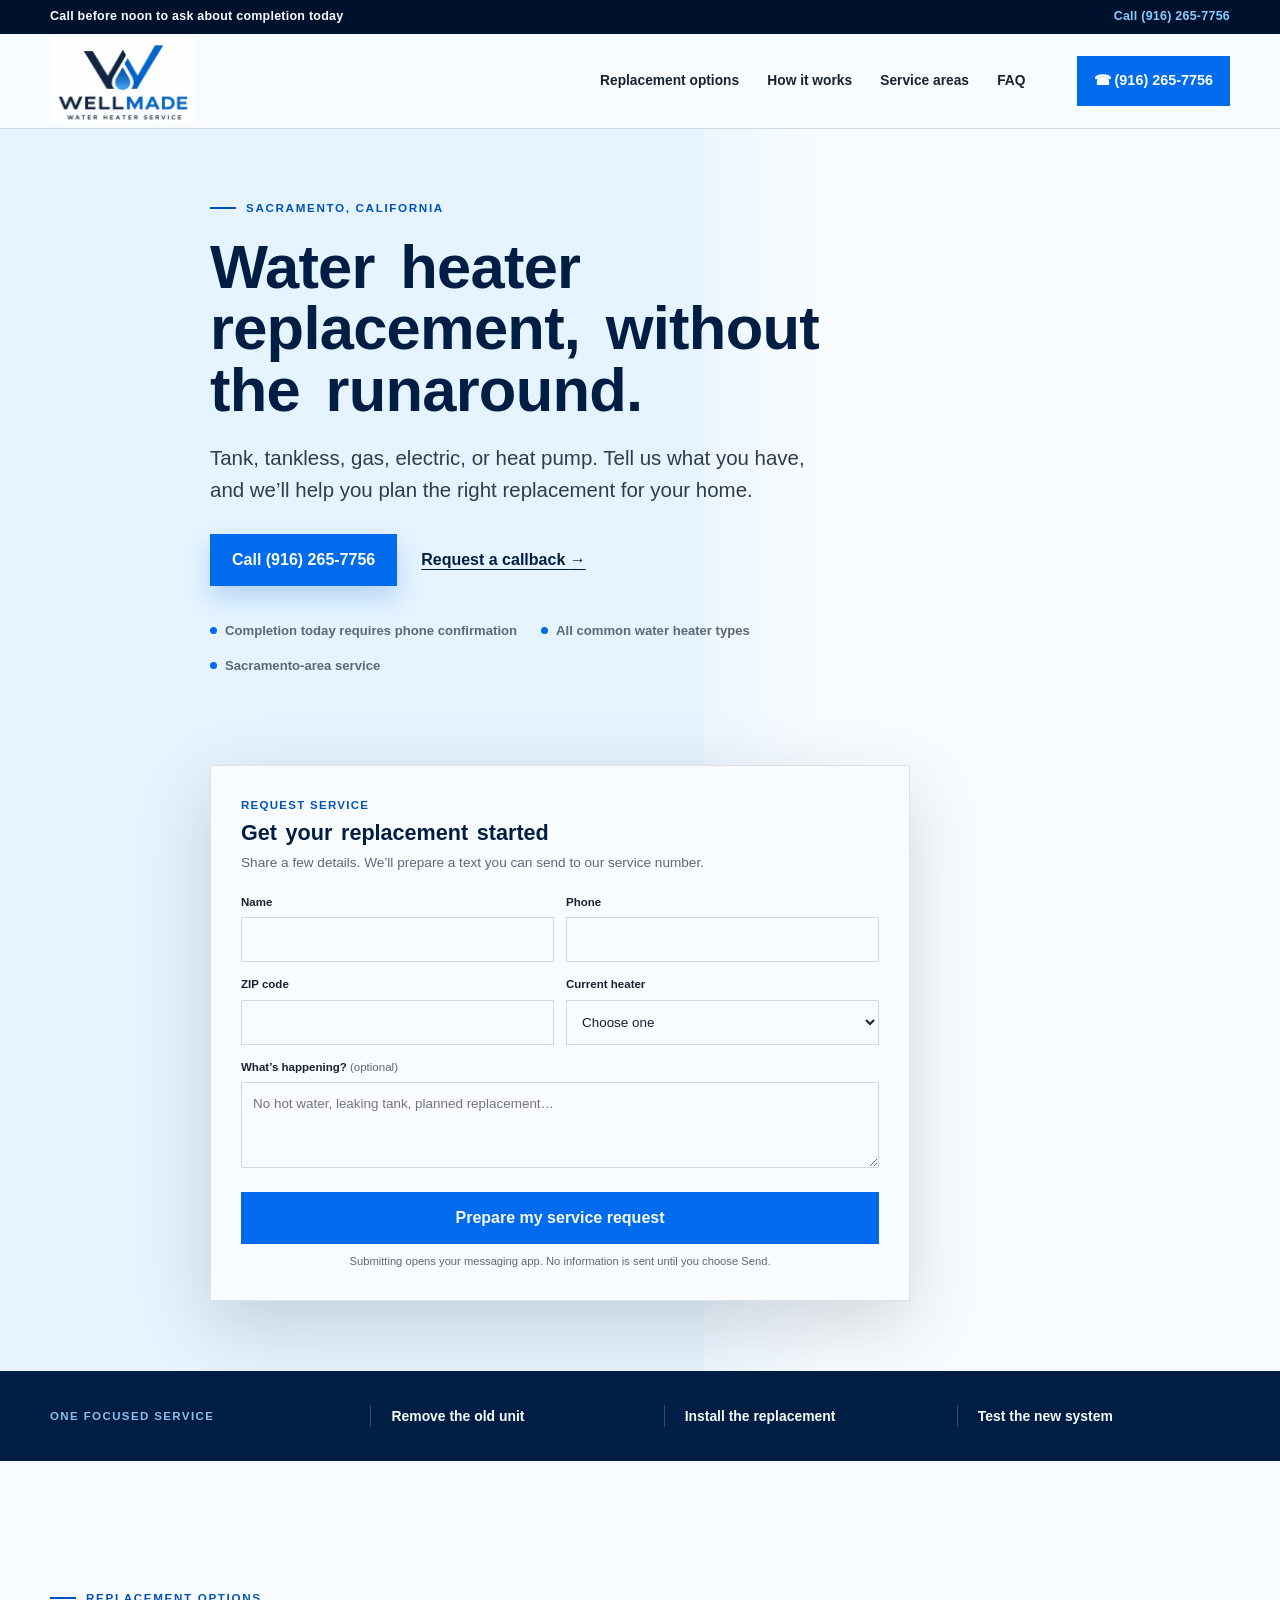
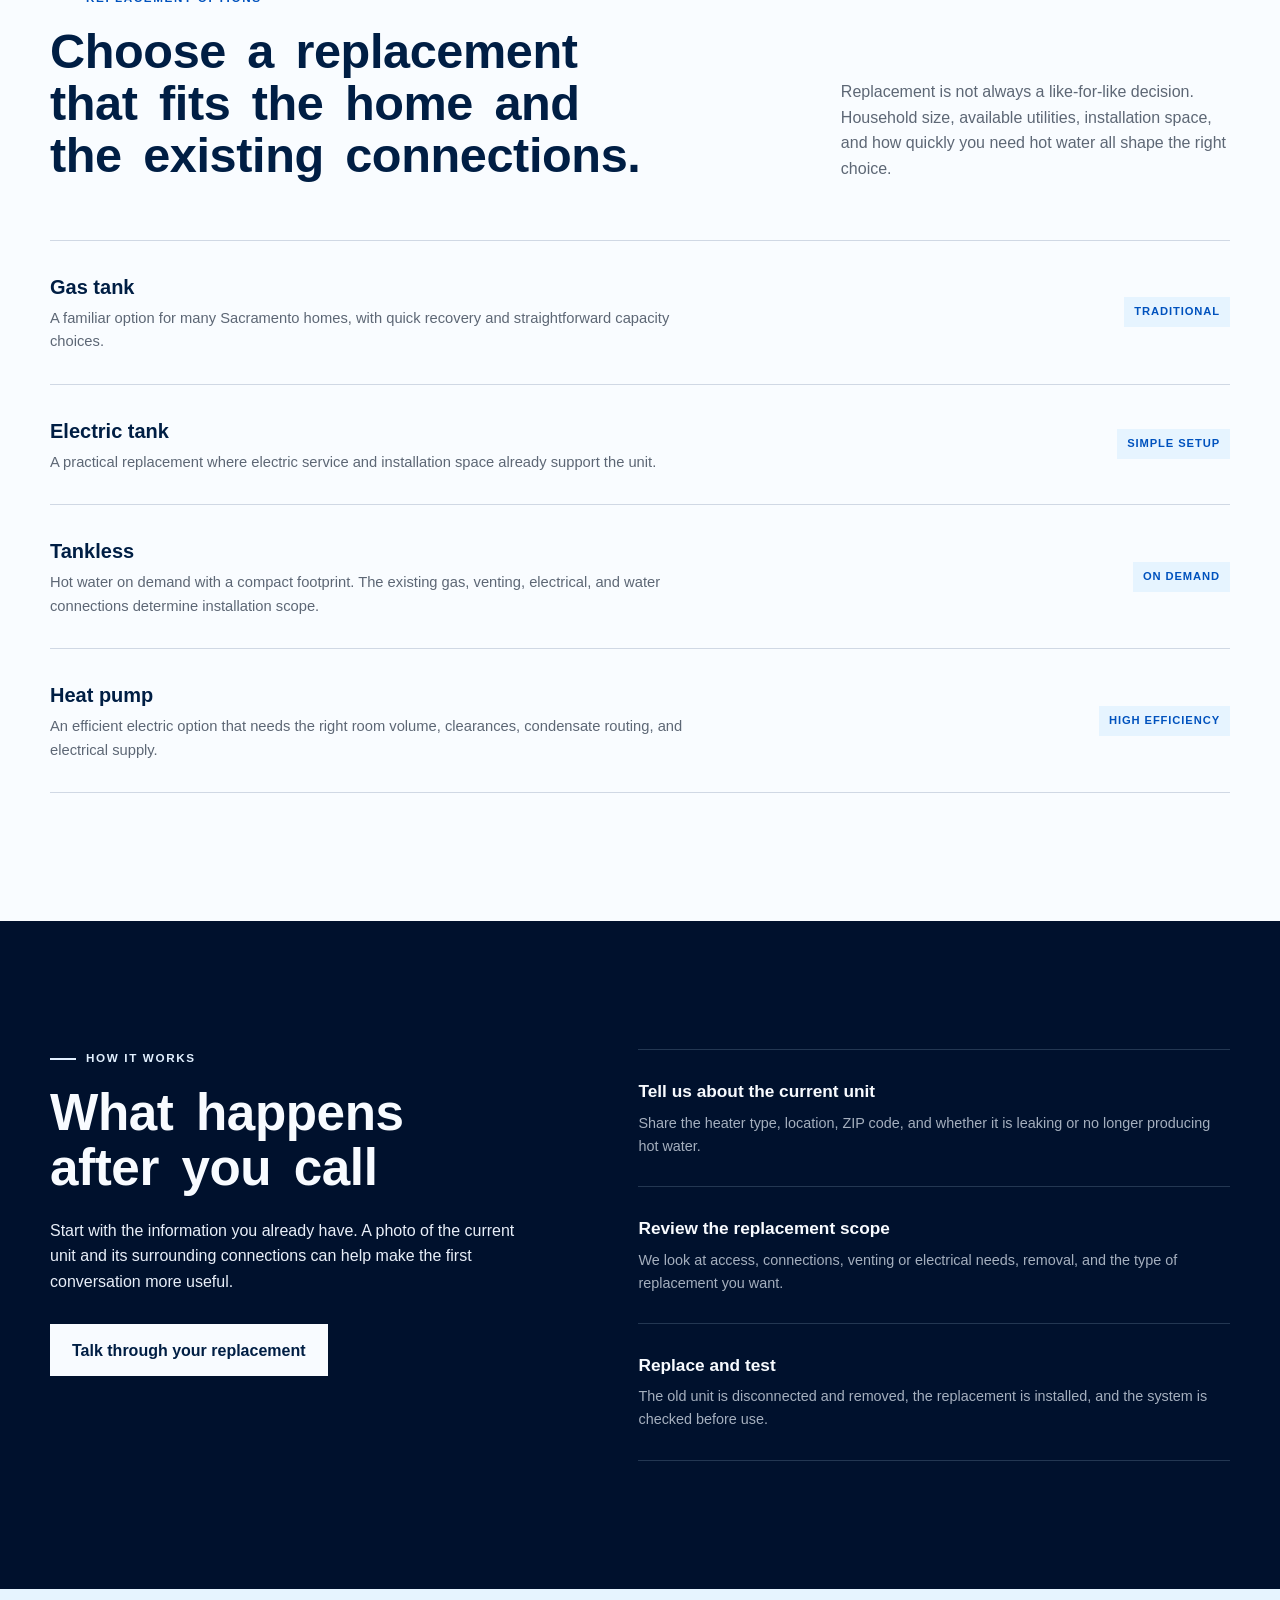
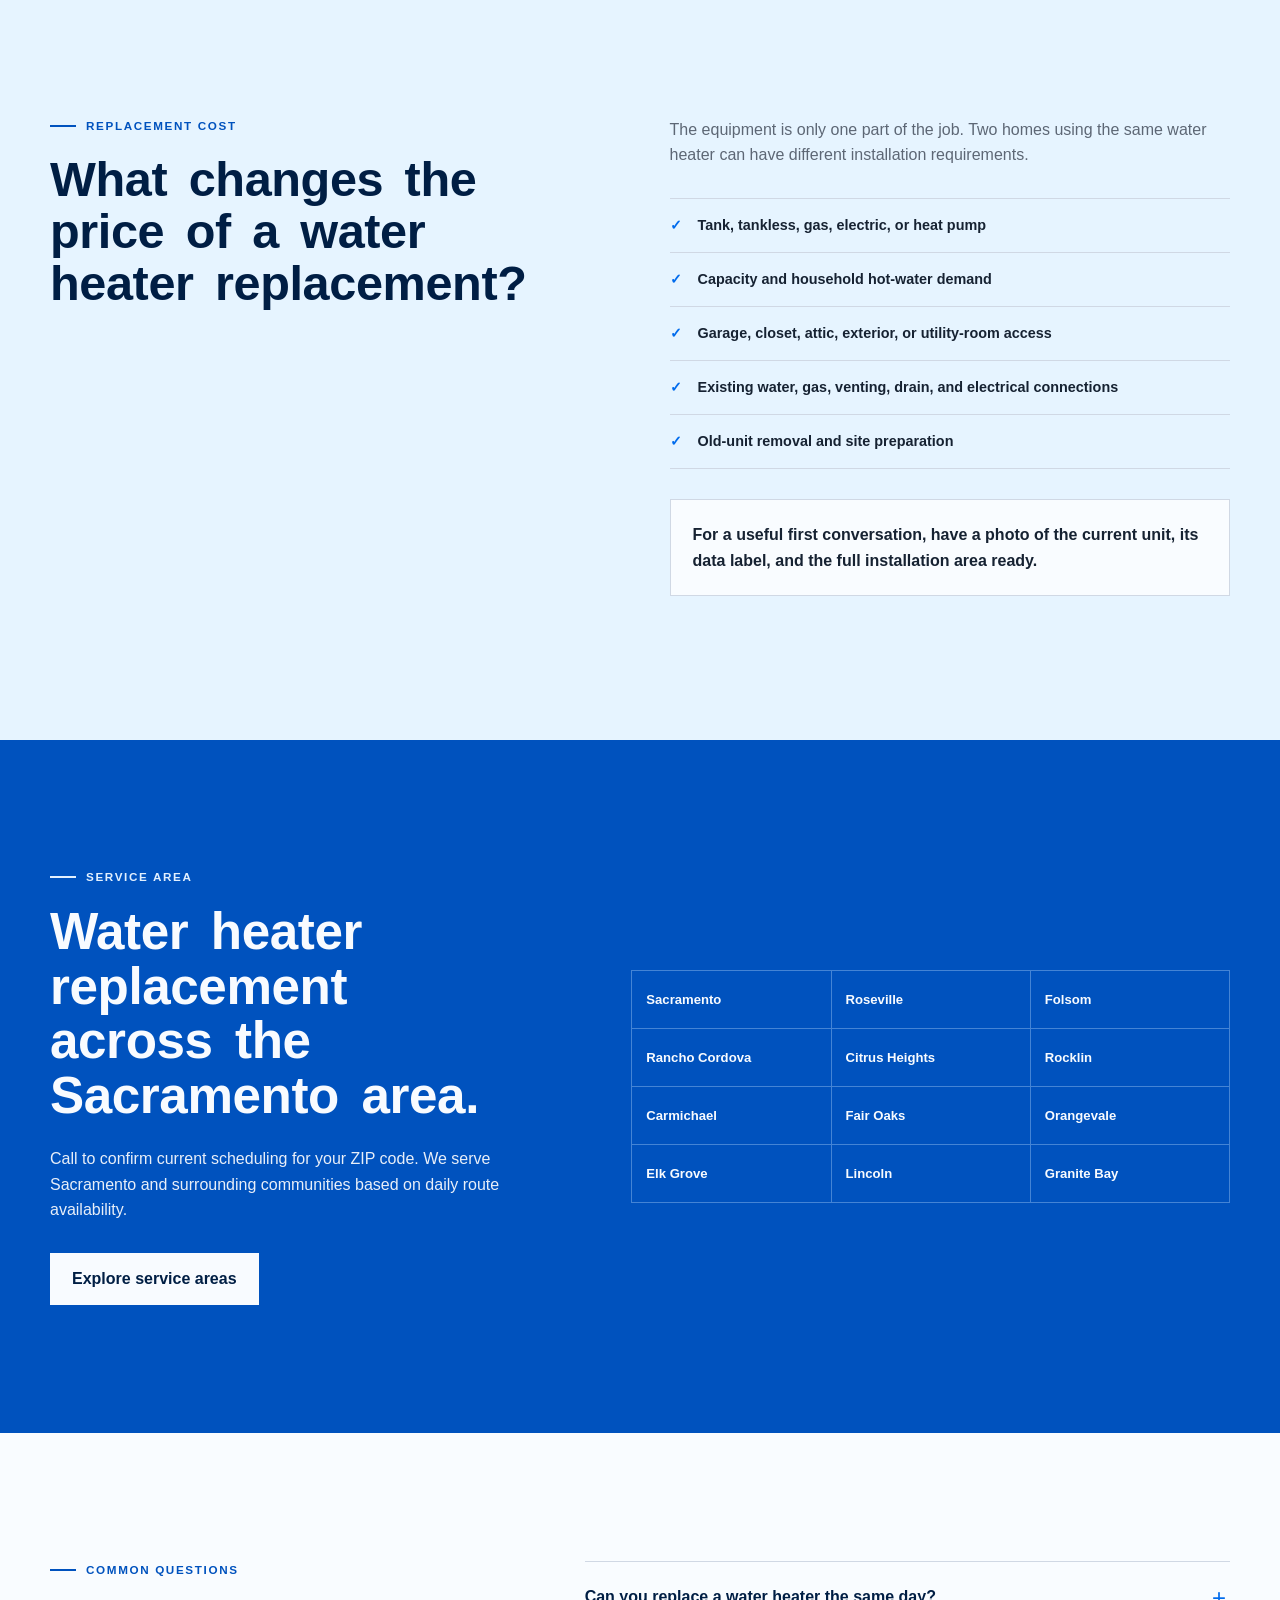
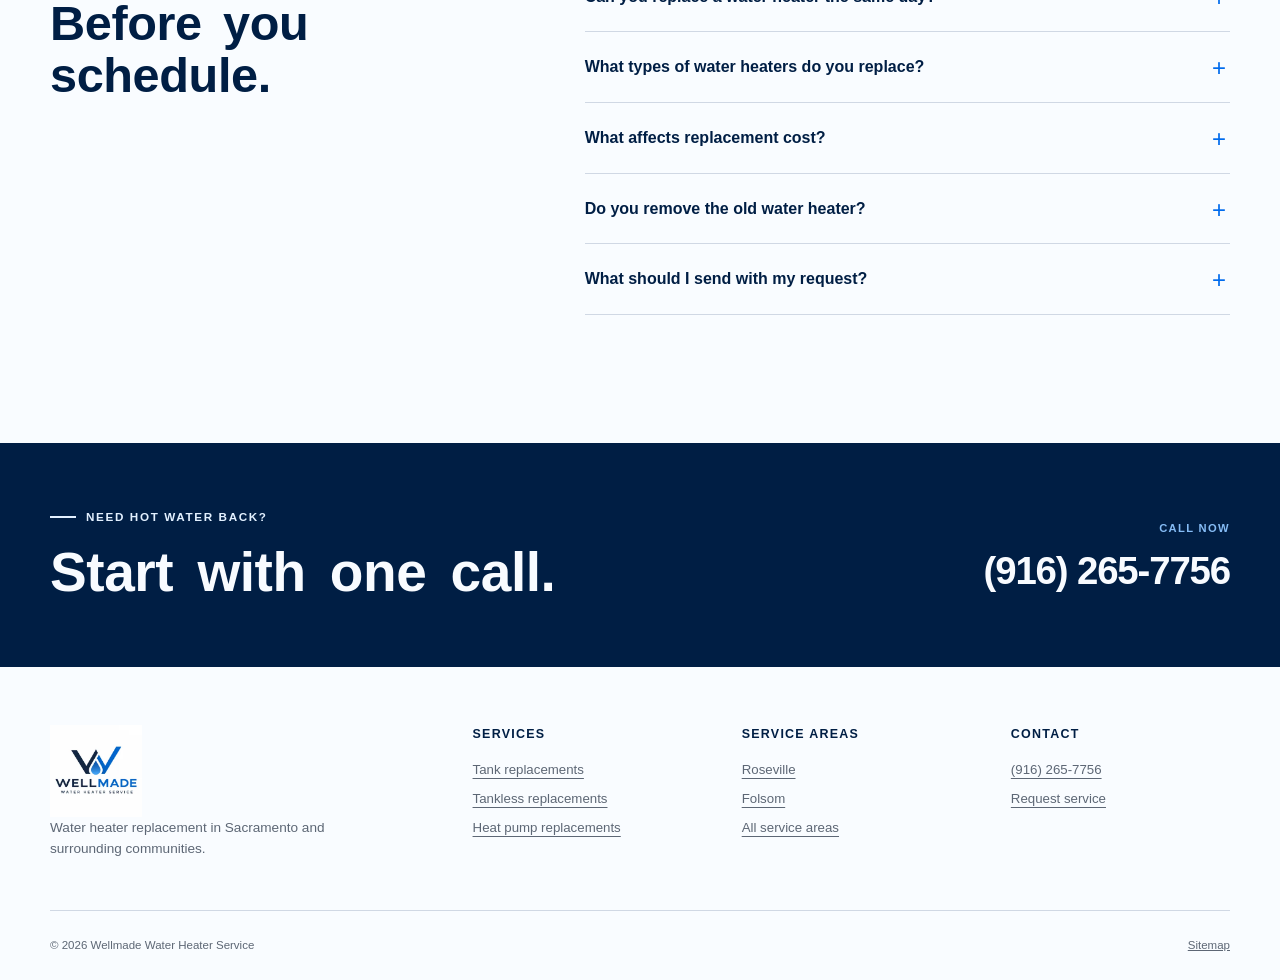
==== commit acf966e8: "Refine GEO page content and visual layouts" ====
--- a/index.html
+++ b/index.html
@@ -24,8 +24,8 @@
     .request-form{align-self:center;padding:30px;background:var(--paper);box-shadow:var(--shadow);border:1px solid oklch(91% .01 255)}.request-form input,.request-form select,.request-form textarea{width:100%;min-height:45px}.field-row{display:grid;grid-template-columns:1fr 1fr;gap:12px}.field{margin-bottom:13px}.field label{display:block;margin-bottom:6px;font-size:.72rem;font-weight:700}.button--submit{width:100%;background:var(--blue);color:var(--white)}
     .mobile-cta{display:none}@media(max-width:980px){.desktop-nav{display:none}.header-call{margin-left:auto}.hero{background:var(--sky)}.hero__image{inset:0 0 0 58%;opacity:.55}.hero__grid{grid-template-columns:minmax(0,1fr) minmax(340px,.72fr);gap:30px}}@media(max-width:760px){:root{--shell:min(100% - 30px,620px)}body{padding-bottom:62px}.service-bar__inner{justify-content:center}.service-bar__inner span{display:none}.header-inner{height:84px}.brand{flex-basis:134px;width:134px;height:80px}.brand img{width:130px;height:130px;top:-25px}.header-call{padding:10px 12px;font-size:0}.header-call span{font-size:1.1rem}.hero{min-height:auto}.hero__image{position:relative;inset:auto;height:320px;opacity:1}.hero__image img{object-position:63% center}.hero__image:after{background:linear-gradient(0deg,var(--sky),transparent 35%)}.hero__grid{min-height:auto;display:flex;flex-direction:column;align-items:stretch;padding:0 0 48px;margin-top:-38px}.hero__copy{position:relative;z-index:2}h1{font-size:clamp(2.25rem,9.5vw,3.5rem)}.hero__lead{font-size:1rem}.hero__actions .button{width:100%}.text-link{width:100%;text-align:center}.hero__facts{gap:10px;flex-direction:column}.request-form{padding:24px 18px}.field-row{grid-template-columns:1fr;gap:0}.mobile-cta{position:fixed;z-index:50;inset:auto 0 0;height:62px;display:grid;grid-template-columns:1fr 1fr;background:var(--paper)}.mobile-cta a{display:grid;place-items:center;text-decoration:none;font-size:.82rem;font-weight:800}.mobile-cta a:first-child{background:var(--blue);color:var(--white)}}
   </style>
-  <link rel="preload" href="/styles.css?v=20260810p" as="style" onload="this.onload=null;this.rel='stylesheet'">
-  <noscript><link rel="stylesheet" href="/styles.css?v=20260810p"></noscript>
+  <link rel="preload" href="/styles.css?v=20260811b" as="style" onload="this.onload=null;this.rel='stylesheet'">
+  <noscript><link rel="stylesheet" href="/styles.css?v=20260811b"></noscript>
   <script type="application/ld+json">
 {
   "@context": "https://schema.org",
--- a/styles.css
+++ b/styles.css
@@ -593,6 +593,127 @@
   margin-top: 28px;
 }
 
+/* GEO pipeline polish: tighter narrative rhythm and route-specific composition. */
+.city-page .section { padding-block: clamp(64px, 7vw, 96px); }
+.city-page--roseville .page-hero { background: var(--paper); }
+.city-page--roseville .page-hero__grid { grid-template-columns: minmax(0, 1.2fr) minmax(300px, .5fr); }
+.city-page--roseville .page-hero__note { background: var(--sky); color: var(--navy); border: 1px solid var(--line); box-shadow: none; }
+.city-page--roseville .page-hero__note p { color: var(--muted); }
+.city-page--roseville .local-detail { background: var(--blue-dark); }
+.sd-hero .text-link { min-height: 48px; display: inline-flex; align-items: center; margin-top: 10px; padding: 10px 18px; background: var(--blue); color: var(--white); text-decoration: none; }
+.sf-hero__note { background: transparent; }
+
+@media (min-width: 901px) {
+  .decision-fork .fork-grid, .location-check .location-cards { display: grid; grid-template-columns: 1fr 1fr; max-width: none; }
+  .decision-fork .fork-grid article + article, .location-check .location-cards article + article { margin-top: 0; }
+  .decision-fork .fork-grid article + article { border-left: 1px solid var(--line); }
+}
+
+@media (max-width: 760px) {
+  .city-page .section { padding-block: 58px; }
+  .la-hero .address-micro { grid-row: 3; }
+  .la-hero aside { grid-row: 4; }
+  .oc-hero { text-align: left; }
+  .oc-hero h1, .oc-hero > .shell > p, .oc-resolve { margin-inline: 0; }
+  .city-page--roseville .page-hero__grid { grid-template-columns: minmax(0, 1fr); }
+}
+
+/* Route-specific editorial treatments for the four decision-heavy pages. */
+.city-page--fremont-checker .section,
+.city-page--conversion .section,
+.city-page--electrification .section,
+.city-page--san-jose-checker .section { padding-block: clamp(52px, 5.5vw, 76px); }
+
+.city-page--fremont-checker .portal-list {
+  display: grid;
+  grid-template-columns: 1fr 1fr;
+  gap: 18px;
+  border: 0;
+}
+.city-page--fremont-checker .portal-list article {
+  display: block;
+  padding: 22px;
+  border: 0;
+  background: var(--paper);
+}
+.city-page--fremont-checker .portal-list span { display: block; margin-top: 8px; }
+.city-page--fremont-checker .scope-topics { display: grid; grid-template-columns: 1fr 1fr; gap: 20px; border: 0; }
+.city-page--fremont-checker .scope-topics p { padding: 22px; border: 0; background: var(--sky); }
+.city-page--fremont-checker .scope-topics p + p { margin-top: 0; }
+
+.city-page--conversion .permit-matrix .matrix {
+  display: grid;
+  grid-template-columns: repeat(3, minmax(0, 1fr));
+  gap: 18px;
+  border: 0;
+  background: transparent;
+}
+.city-page--conversion .permit-matrix .matrix__head { display: none; }
+.city-page--conversion .permit-matrix .matrix > div:not(.matrix__head) { display: block; padding: 24px; background: var(--paper); }
+.city-page--conversion .permit-matrix .matrix > div > * { display: block; padding: 0; border: 0; }
+.city-page--conversion .permit-matrix .matrix > div > span:first-child { margin-bottom: 18px; color: var(--blue-dark); font-weight: 800; }
+.city-page--conversion .permit-matrix .matrix > div > span + span { margin-top: 12px; color: var(--muted); }
+.city-page--conversion .photo-list { grid-template-columns: repeat(3, 1fr); gap: 14px; border: 0; }
+.city-page--conversion .photo-list li { padding: 20px; border: 0; background: var(--sky); }
+.city-page--conversion .sd-estimate dl { gap: 18px; border: 0; }
+.city-page--conversion .sd-estimate dl div { padding: 22px; border: 0; background: var(--paper); }
+
+.city-page--electrification .score-grid {
+  display: grid;
+  grid-template-columns: repeat(5, minmax(0, 1fr));
+  gap: 24px;
+  border: 0;
+}
+.city-page--electrification .score-grid article { padding: 20px 0; border: 0; border-top: 3px solid var(--blue); }
+.city-page--electrification .score-grid p { margin-top: 14px; }
+.city-page--electrification .trade-grid {
+  display: grid;
+  grid-template-columns: repeat(3, minmax(0, 1fr));
+  gap: 26px;
+  border: 0;
+}
+.city-page--electrification .trade-grid article { padding: 0; border: 0; }
+.city-page--electrification .compare-rows { display: grid; grid-template-columns: repeat(3, 1fr); gap: 24px; border: 0; }
+.city-page--electrification .compare-rows article { display: block; padding: 22px; border: 0; background: var(--sky); }
+.city-page--electrification .compare-rows span { display: block; margin-top: 10px; }
+.city-page--electrification .sf-faq details { padding: 20px 0; margin: 0; border: 0; border-bottom: 1px solid var(--line); }
+
+.city-page--san-jose-checker .question-stack {
+  display: grid;
+  grid-template-columns: 1fr 1fr;
+  gap: 18px;
+  border: 0;
+}
+.city-page--san-jose-checker .question-stack article {
+  display: block;
+  padding: 24px;
+  border: 0;
+  background: var(--sky);
+}
+.city-page--san-jose-checker .question-stack article > span { display: inline-block; margin-top: 16px; padding: 0; background: transparent; }
+.city-page--san-jose-checker .packet-grid { display: grid; grid-template-columns: repeat(3, 1fr); gap: 22px; border: 0; }
+.city-page--san-jose-checker .packet-grid article { padding: 0; border: 0; }
+.city-page--san-jose-checker .question-index { display: block; }
+.city-page--san-jose-checker .question-index details { padding: 20px 0; border: 0; border-bottom: 1px solid var(--line); }
+
+@media (max-width: 760px) {
+  .city-page--fremont-checker .portal-list,
+  .city-page--fremont-checker .scope-topics,
+  .city-page--conversion .permit-matrix .matrix,
+  .city-page--conversion .photo-list,
+  .city-page--electrification .score-grid,
+  .city-page--electrification .trade-grid,
+  .city-page--electrification .compare-rows,
+  .city-page--san-jose-checker .question-stack,
+  .city-page--san-jose-checker .packet-grid { grid-template-columns: 1fr; }
+  .city-page--conversion .permit-matrix .matrix > div:not(.matrix__head),
+  .city-page--conversion .photo-list li,
+  .city-page--conversion .sd-estimate dl div,
+  .city-page--fremont-checker .portal-list article,
+  .city-page--fremont-checker .scope-topics p,
+  .city-page--san-jose-checker .question-stack article { padding: 18px; }
+}
+
 @media (prefers-reduced-motion: reduce) {
   html { scroll-behavior: auto; }
   *, *::before, *::after { scroll-behavior: auto !important; transition-duration: 0.01ms !important; }
--- a/styles.css
+++ b/styles.css
@@ -593,6 +593,127 @@
   margin-top: 28px;
 }
 
+/* GEO pipeline polish: tighter narrative rhythm and route-specific composition. */
+.city-page .section { padding-block: clamp(64px, 7vw, 96px); }
+.city-page--roseville .page-hero { background: var(--paper); }
+.city-page--roseville .page-hero__grid { grid-template-columns: minmax(0, 1.2fr) minmax(300px, .5fr); }
+.city-page--roseville .page-hero__note { background: var(--sky); color: var(--navy); border: 1px solid var(--line); box-shadow: none; }
+.city-page--roseville .page-hero__note p { color: var(--muted); }
+.city-page--roseville .local-detail { background: var(--blue-dark); }
+.sd-hero .text-link { min-height: 48px; display: inline-flex; align-items: center; margin-top: 10px; padding: 10px 18px; background: var(--blue); color: var(--white); text-decoration: none; }
+.sf-hero__note { background: transparent; }
+
+@media (min-width: 901px) {
+  .decision-fork .fork-grid, .location-check .location-cards { display: grid; grid-template-columns: 1fr 1fr; max-width: none; }
+  .decision-fork .fork-grid article + article, .location-check .location-cards article + article { margin-top: 0; }
+  .decision-fork .fork-grid article + article { border-left: 1px solid var(--line); }
+}
+
+@media (max-width: 760px) {
+  .city-page .section { padding-block: 58px; }
+  .la-hero .address-micro { grid-row: 3; }
+  .la-hero aside { grid-row: 4; }
+  .oc-hero { text-align: left; }
+  .oc-hero h1, .oc-hero > .shell > p, .oc-resolve { margin-inline: 0; }
+  .city-page--roseville .page-hero__grid { grid-template-columns: minmax(0, 1fr); }
+}
+
+/* Route-specific editorial treatments for the four decision-heavy pages. */
+.city-page--fremont-checker .section,
+.city-page--conversion .section,
+.city-page--electrification .section,
+.city-page--san-jose-checker .section { padding-block: clamp(52px, 5.5vw, 76px); }
+
+.city-page--fremont-checker .portal-list {
+  display: grid;
+  grid-template-columns: 1fr 1fr;
+  gap: 18px;
+  border: 0;
+}
+.city-page--fremont-checker .portal-list article {
+  display: block;
+  padding: 22px;
+  border: 0;
+  background: var(--paper);
+}
+.city-page--fremont-checker .portal-list span { display: block; margin-top: 8px; }
+.city-page--fremont-checker .scope-topics { display: grid; grid-template-columns: 1fr 1fr; gap: 20px; border: 0; }
+.city-page--fremont-checker .scope-topics p { padding: 22px; border: 0; background: var(--sky); }
+.city-page--fremont-checker .scope-topics p + p { margin-top: 0; }
+
+.city-page--conversion .permit-matrix .matrix {
+  display: grid;
+  grid-template-columns: repeat(3, minmax(0, 1fr));
+  gap: 18px;
+  border: 0;
+  background: transparent;
+}
+.city-page--conversion .permit-matrix .matrix__head { display: none; }
+.city-page--conversion .permit-matrix .matrix > div:not(.matrix__head) { display: block; padding: 24px; background: var(--paper); }
+.city-page--conversion .permit-matrix .matrix > div > * { display: block; padding: 0; border: 0; }
+.city-page--conversion .permit-matrix .matrix > div > span:first-child { margin-bottom: 18px; color: var(--blue-dark); font-weight: 800; }
+.city-page--conversion .permit-matrix .matrix > div > span + span { margin-top: 12px; color: var(--muted); }
+.city-page--conversion .photo-list { grid-template-columns: repeat(3, 1fr); gap: 14px; border: 0; }
+.city-page--conversion .photo-list li { padding: 20px; border: 0; background: var(--sky); }
+.city-page--conversion .sd-estimate dl { gap: 18px; border: 0; }
+.city-page--conversion .sd-estimate dl div { padding: 22px; border: 0; background: var(--paper); }
+
+.city-page--electrification .score-grid {
+  display: grid;
+  grid-template-columns: repeat(5, minmax(0, 1fr));
+  gap: 24px;
+  border: 0;
+}
+.city-page--electrification .score-grid article { padding: 20px 0; border: 0; border-top: 3px solid var(--blue); }
+.city-page--electrification .score-grid p { margin-top: 14px; }
+.city-page--electrification .trade-grid {
+  display: grid;
+  grid-template-columns: repeat(3, minmax(0, 1fr));
+  gap: 26px;
+  border: 0;
+}
+.city-page--electrification .trade-grid article { padding: 0; border: 0; }
+.city-page--electrification .compare-rows { display: grid; grid-template-columns: repeat(3, 1fr); gap: 24px; border: 0; }
+.city-page--electrification .compare-rows article { display: block; padding: 22px; border: 0; background: var(--sky); }
+.city-page--electrification .compare-rows span { display: block; margin-top: 10px; }
+.city-page--electrification .sf-faq details { padding: 20px 0; margin: 0; border: 0; border-bottom: 1px solid var(--line); }
+
+.city-page--san-jose-checker .question-stack {
+  display: grid;
+  grid-template-columns: 1fr 1fr;
+  gap: 18px;
+  border: 0;
+}
+.city-page--san-jose-checker .question-stack article {
+  display: block;
+  padding: 24px;
+  border: 0;
+  background: var(--sky);
+}
+.city-page--san-jose-checker .question-stack article > span { display: inline-block; margin-top: 16px; padding: 0; background: transparent; }
+.city-page--san-jose-checker .packet-grid { display: grid; grid-template-columns: repeat(3, 1fr); gap: 22px; border: 0; }
+.city-page--san-jose-checker .packet-grid article { padding: 0; border: 0; }
+.city-page--san-jose-checker .question-index { display: block; }
+.city-page--san-jose-checker .question-index details { padding: 20px 0; border: 0; border-bottom: 1px solid var(--line); }
+
+@media (max-width: 760px) {
+  .city-page--fremont-checker .portal-list,
+  .city-page--fremont-checker .scope-topics,
+  .city-page--conversion .permit-matrix .matrix,
+  .city-page--conversion .photo-list,
+  .city-page--electrification .score-grid,
+  .city-page--electrification .trade-grid,
+  .city-page--electrification .compare-rows,
+  .city-page--san-jose-checker .question-stack,
+  .city-page--san-jose-checker .packet-grid { grid-template-columns: 1fr; }
+  .city-page--conversion .permit-matrix .matrix > div:not(.matrix__head),
+  .city-page--conversion .photo-list li,
+  .city-page--conversion .sd-estimate dl div,
+  .city-page--fremont-checker .portal-list article,
+  .city-page--fremont-checker .scope-topics p,
+  .city-page--san-jose-checker .question-stack article { padding: 18px; }
+}
+
 @media (prefers-reduced-motion: reduce) {
   html { scroll-behavior: auto; }
   *, *::before, *::after { scroll-behavior: auto !important; transition-duration: 0.01ms !important; }
